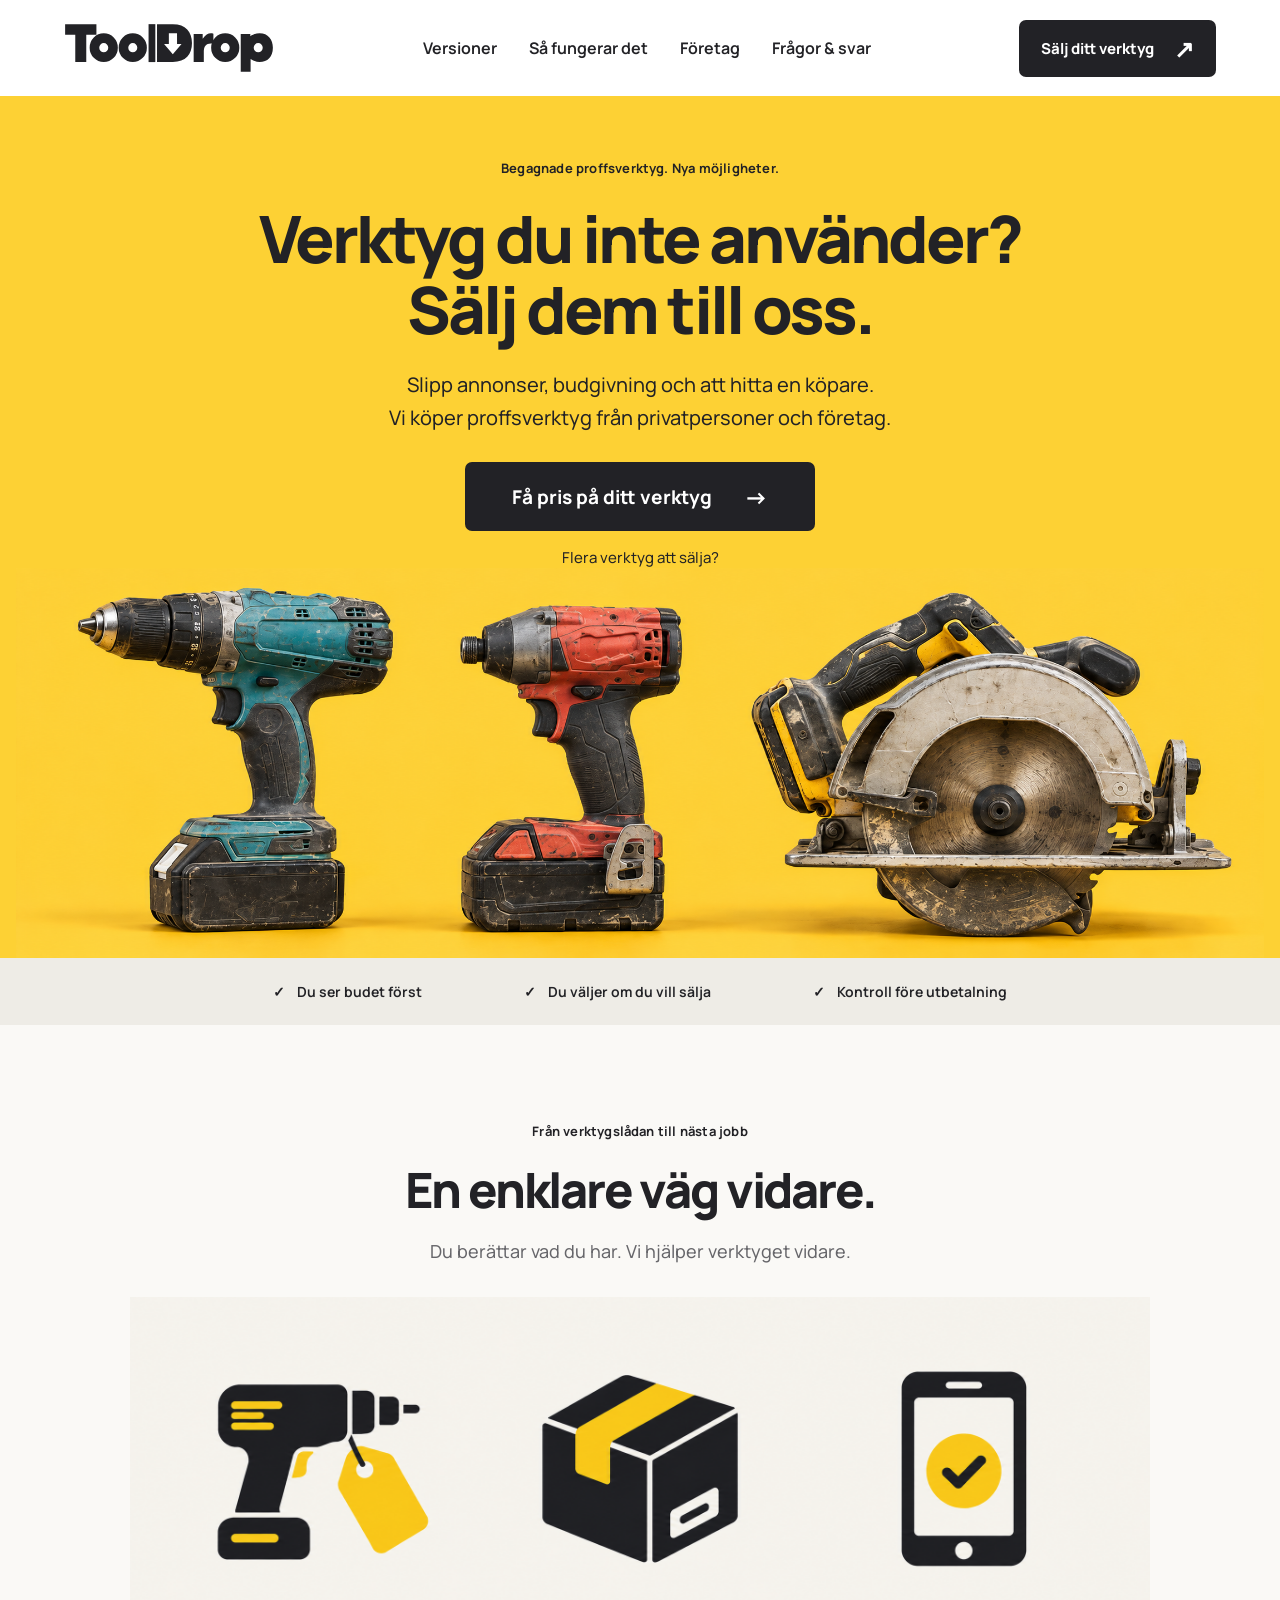
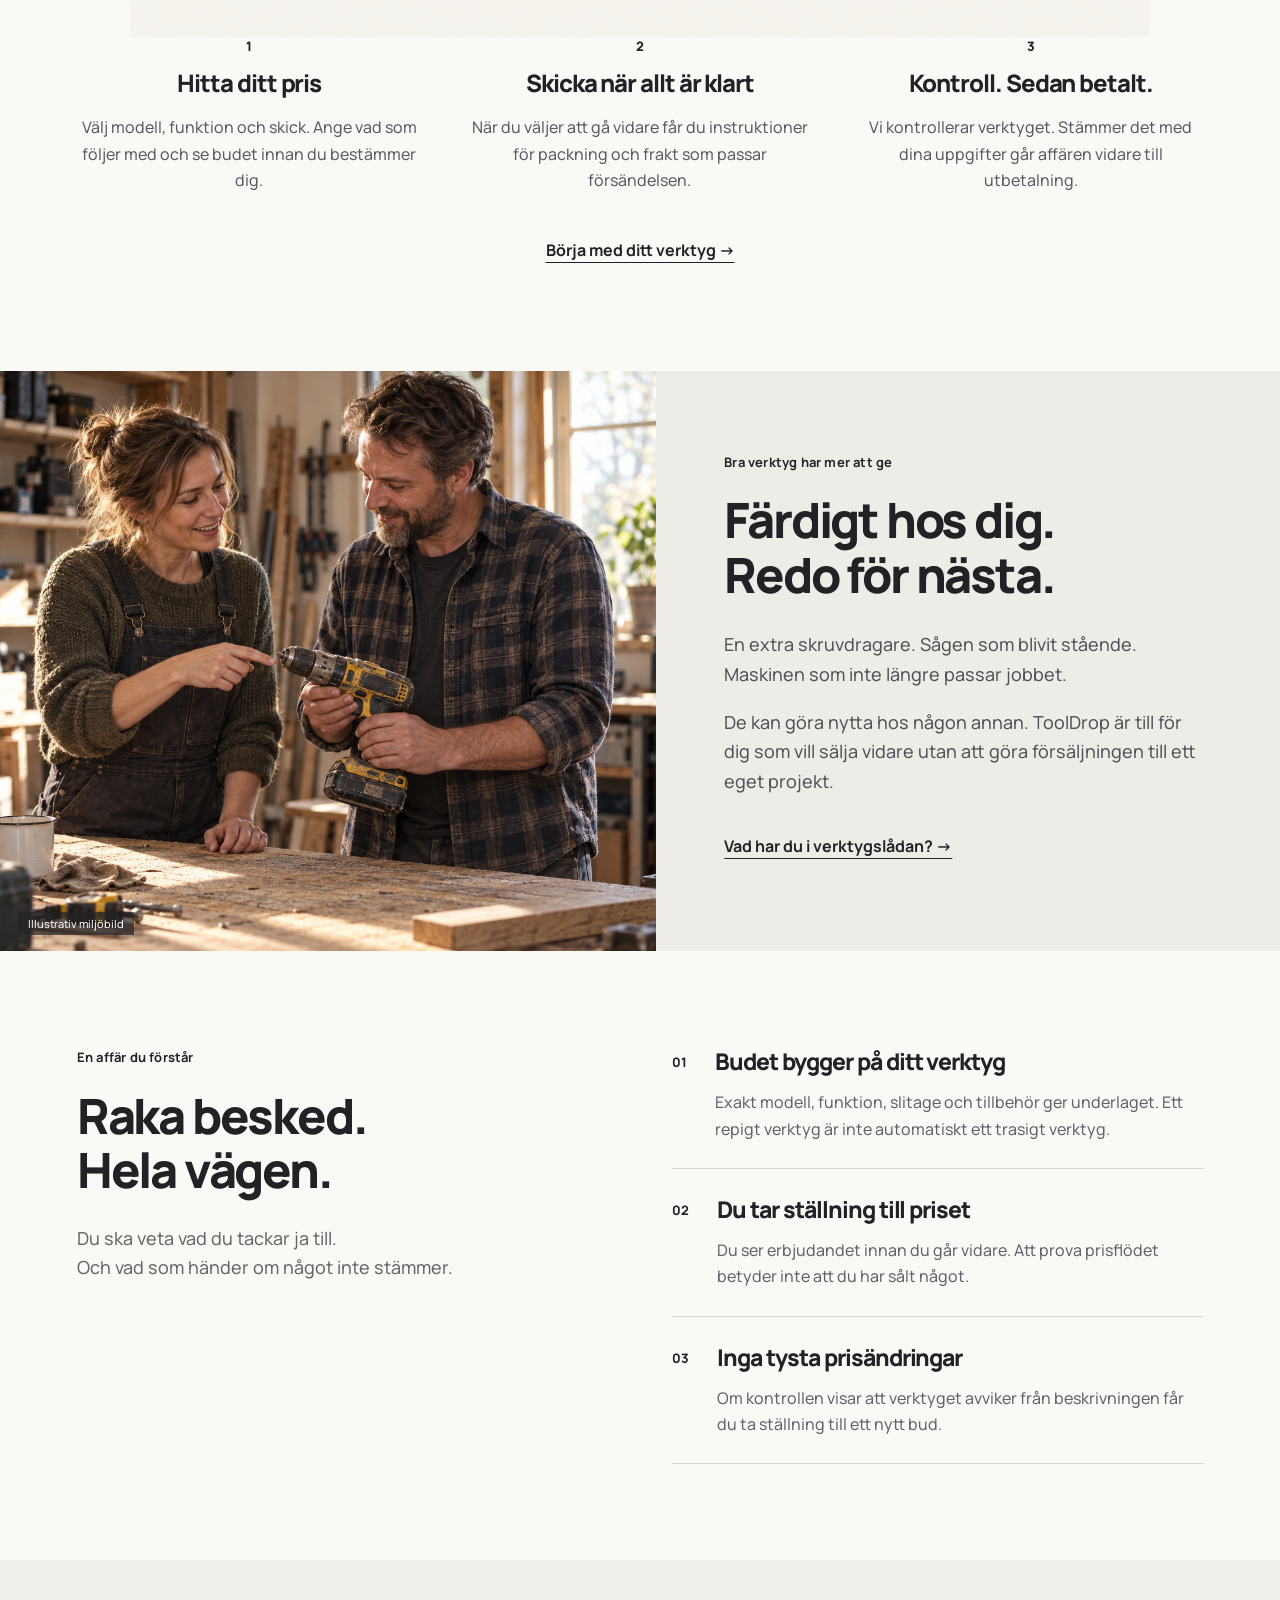
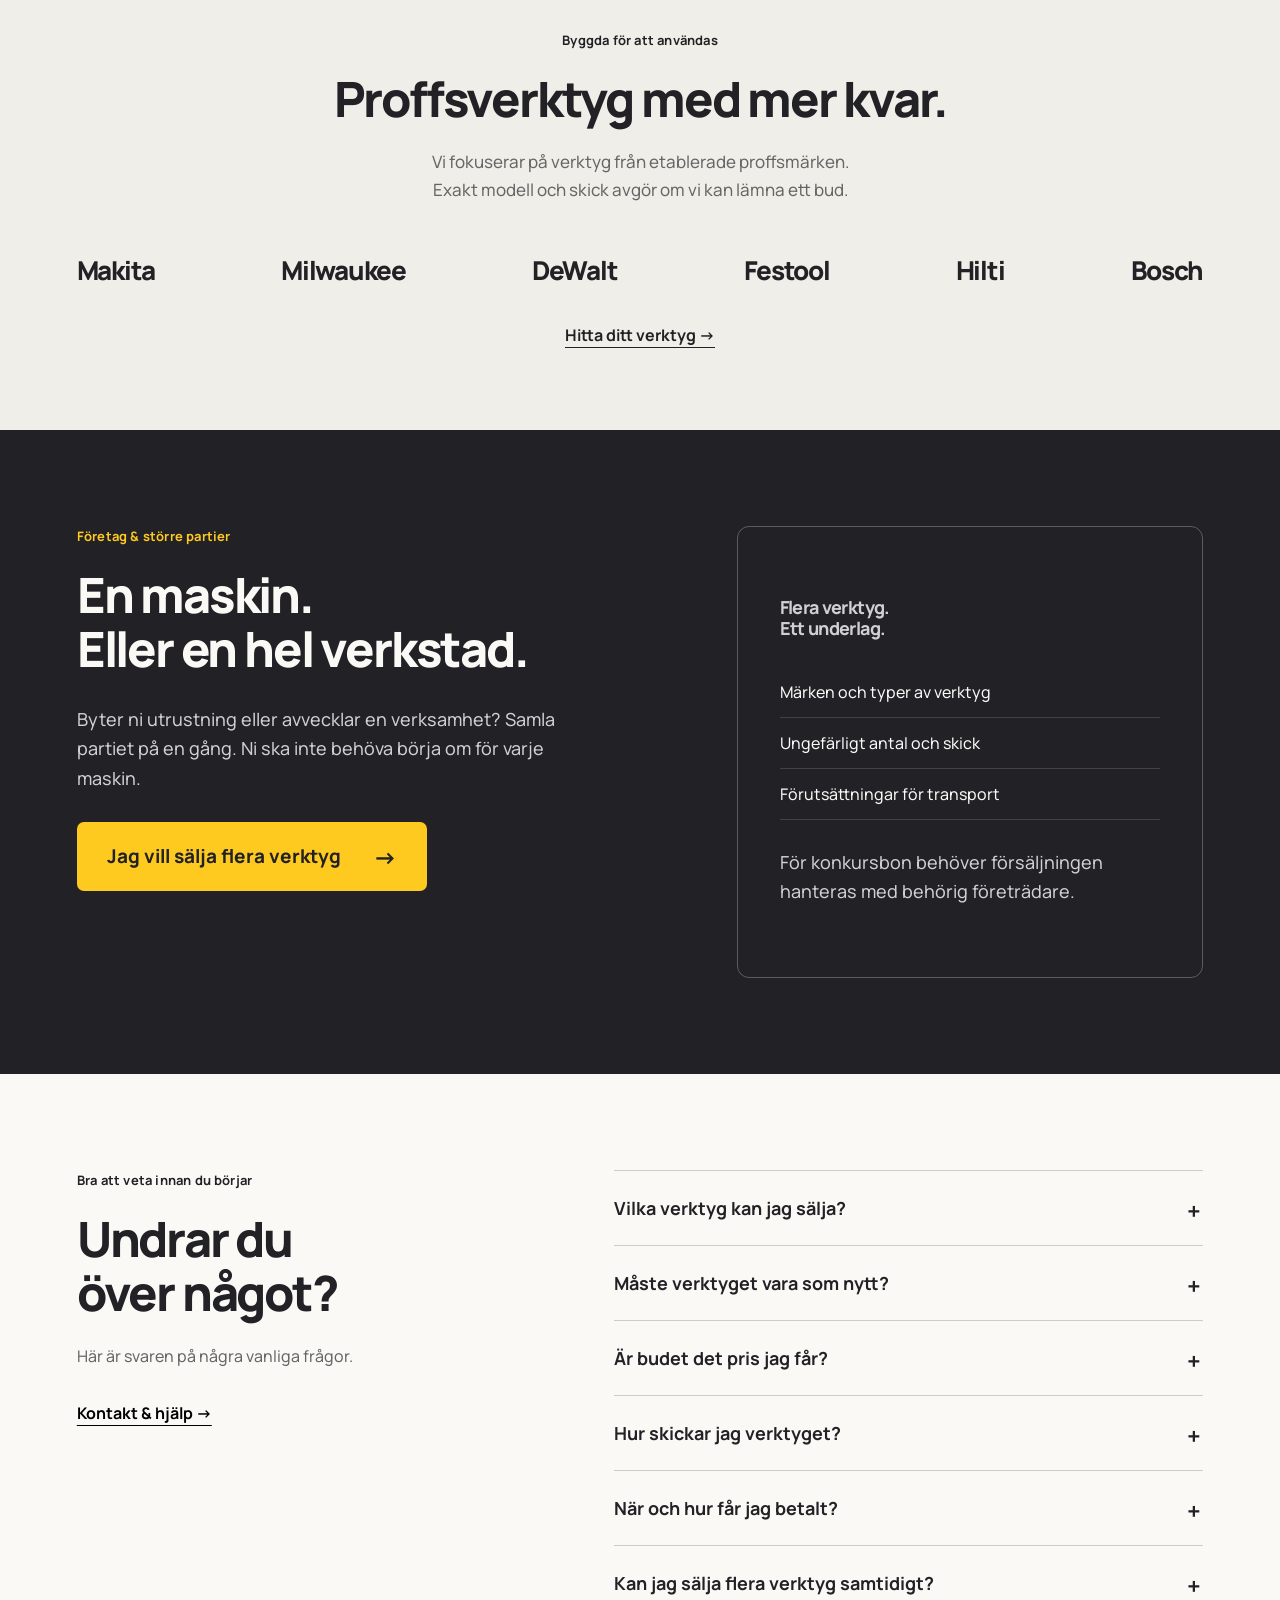
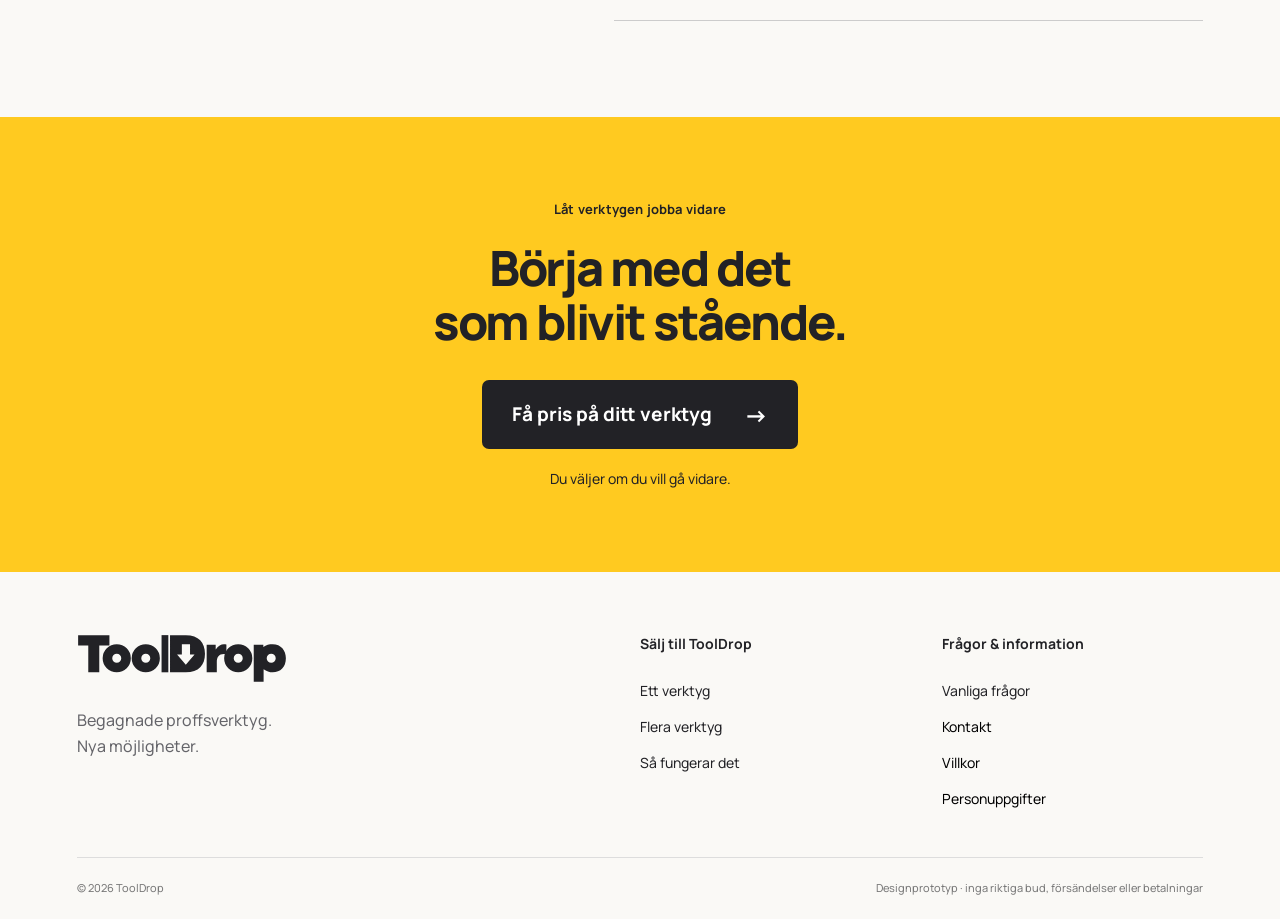
==== index.html @ 542b26f0 "Publish ToolDrop homepage and versioned design prototypes" ====
<!doctype html>
<html lang="sv"><head><meta charset="utf-8"><meta name="viewport" content="width=device-width,initial-scale=1"><meta name="robots" content="noindex,nofollow"><title>ToolDrop — sälj dina begagnade proffsverktyg</title><meta name="description" content="Verktyg du inte använder? Sälj dem till ToolDrop. Enklare försäljning av begagnade proffsverktyg för privatpersoner och företag."><link rel="stylesheet" href="home.css"></head><body>
<a class="skip" href="#main">Hoppa till innehållet</a>
<header><a class="brand" href="./" aria-label="ToolDrop startsida"><img src="assets/logo.svg" alt="ToolDrop" width="214" height="50"></a><nav aria-label="Huvudmeny"><a href="versions.html">Versioner</a><a href="#sa-funkar-det">Så fungerar det</a><a href="#foretag">Företag</a><a href="#fragor">Frågor & svar</a></nav><a class="btn small dark" href="flow.html">Sälj ditt verktyg <span aria-hidden="true">↗</span></a></header>
<main id="main"><section class="hero"><div class="hero-copy"><p class="eyebrow">Begagnade proffsverktyg. Nya möjligheter.</p><h1>Verktyg du inte använder?<br>Sälj dem till oss.</h1><p class="lead">Slipp annonser, budgivning och att hitta en köpare.<br>Vi köper proffsverktyg från privatpersoner och företag.</p><a class="btn dark hero-cta" href="flow.html">Få pris på ditt verktyg <span aria-hidden="true">→</span></a><a class="bulk-link" href="#foretag">Flera verktyg att sälja?</a></div><img class="hero-tools" src="assets/hero-tools.png" alt="Begagnad Makita-skruvdragare, Milwaukee-slagskruvdragare och DeWalt-cirkelsåg" width="2243" height="701" fetchpriority="high"></section>
<div class="promise-strip"><span>Du ser budet först</span><span>Du väljer om du vill sälja</span><span>Kontroll före utbetalning</span></div>
<section class="how section" id="sa-funkar-det"><div class="section-heading"><p class="eyebrow">Från verktygslådan till nästa jobb</p><h2>En enklare väg vidare.</h2><p>Du berättar vad du har. Vi hjälper verktyget vidare.</p></div><img class="process-art" src="assets/process-icons.png" alt="" width="2172" height="724" loading="lazy"><ol class="steps"><li><span class="number">1</span><h3>Hitta ditt pris</h3><p>Välj modell, funktion och skick. Ange vad som följer med och se budet innan du bestämmer dig.</p></li><li><span class="number">2</span><h3>Skicka när allt är klart</h3><p>När du väljer att gå vidare får du instruktioner för packning och frakt som passar försändelsen.</p></li><li><span class="number">3</span><h3>Kontroll. Sedan betalt.</h3><p>Vi kontrollerar verktyget. Stämmer det med dina uppgifter går affären vidare till utbetalning.</p></li></ol><a class="text-link" href="flow.html">Börja med ditt verktyg →</a></section>
<section class="human"><div class="human-photo"><img src="assets/relationship.png" alt="Illustration av två personer som tittar på ett verktyg tillsammans i en verkstad" width="1536" height="1024" loading="lazy"><span>Illustrativ miljöbild</span></div><div class="human-copy"><p class="eyebrow">Bra verktyg har mer att ge</p><h2>Färdigt hos dig.<br>Redo för nästa.</h2><p>En extra skruvdragare. Sågen som blivit stående. Maskinen som inte längre passar jobbet.</p><p>De kan göra nytta hos någon annan. ToolDrop är till för dig som vill sälja vidare utan att göra försäljningen till ett eget projekt.</p><a class="text-link" href="flow.html">Vad har du i verktygslådan? →</a></div></section>
<section class="trust section" id="trygghet"><div><p class="eyebrow">En affär du förstår</p><h2>Raka besked.<br>Hela vägen.</h2><p class="intro">Du ska veta vad du tackar ja till.<br>Och vad som händer om något inte stämmer.</p></div><div class="trust-points"><article><span aria-hidden="true">01</span><div><h3>Budet bygger på ditt verktyg</h3><p>Exakt modell, funktion, slitage och tillbehör ger underlaget. Ett repigt verktyg är inte automatiskt ett trasigt verktyg.</p></div></article><article><span aria-hidden="true">02</span><div><h3>Du tar ställning till priset</h3><p>Du ser erbjudandet innan du går vidare. Att prova prisflödet betyder inte att du har sålt något.</p></div></article><article><span aria-hidden="true">03</span><div><h3>Inga tysta prisändringar</h3><p>Om kontrollen visar att verktyget avviker från beskrivningen får du ta ställning till ett nytt bud.</p></div></article></div></section>
<section class="brands section"><p class="eyebrow">Byggda för att användas</p><h2>Proffsverktyg med mer kvar.</h2><p>Vi fokuserar på verktyg från etablerade proffsmärken.<br>Exakt modell och skick avgör om vi kan lämna ett bud.</p><div class="brand-list" aria-label="Exempel på proffsmärken"><span>Makita</span><span>Milwaukee</span><span>DeWalt</span><span>Festool</span><span>Hilti</span><span>Bosch</span></div><a class="text-link" href="flow.html">Hitta ditt verktyg →</a></section>
<section class="business section" id="foretag"><div><p class="eyebrow">Företag & större partier</p><h2>En maskin.<br>Eller en hel verkstad.</h2><p>Byter ni utrustning eller avvecklar en verksamhet? Samla partiet på en gång. Ni ska inte behöva börja om för varje maskin.</p><button class="btn yellow" data-dialog="business">Jag vill sälja flera verktyg <span aria-hidden="true">→</span></button></div><div class="business-note"><p class="big-number">Flera verktyg.<br>Ett underlag.</p><ul><li>Märken och typer av verktyg</li><li>Ungefärligt antal och skick</li><li>Förutsättningar för transport</li></ul><p class="fine">För konkursbon behöver försäljningen hanteras med behörig företrädare.</p></div></section>
<section class="faq section" id="fragor"><div><p class="eyebrow">Bra att veta innan du börjar</p><h2>Undrar du<br>över något?</h2><p>Här är svaren på några vanliga frågor.</p><button class="text-link" data-dialog="contact">Kontakt & hjälp →</button></div><div class="questions"><details><summary>Vilka verktyg kan jag sälja?</summary><p>Vi fokuserar på begagnade proffsverktyg. Märke, exakt modell, funktion och skick avgör om vi kan köpa. Prototypen innehåller tre exempelmodeller att testa med.</p></details><details><summary>Måste verktyget vara som nytt?</summary><p>Nej. Slitage och funktion är olika saker. Ange hur verktyget fungerar och välj sedan den bild som bäst motsvarar nötningen på ytan. Trasiga eller otestade verktyg får i testflödet inget automatiskt bud.</p></details><details><summary>Är budet det pris jag får?</summary><p>Priset förutsätter att verktyget stämmer med din beskrivning. Om vår kontroll visar en avvikelse får du ta ställning till ett nytt bud innan affären går vidare. Alla belopp i den här prototypen är exempel, inte riktiga bud.</p></details><details><summary>Hur skickar jag verktyget?</summary><p>Vänta på instruktioner för just din försändelse. Batterityp, skick och vad som ska skickas påverkar packning och frakt. Prototypen skapar ingen fraktsedel.</p></details><details><summary>När och hur får jag betalt?</summary><p>Utbetalning är tänkt att ske efter godkänd kontroll. Planen är Swish till privatpersoner och banköverföring till företag. Tider och villkor behöver fastställas före lansering. Inga betalningar görs i prototypen.</p></details><details><summary>Kan jag sälja flera verktyg samtidigt?</summary><p>Ja, använd ingången för företag och större partier. Beskriv omfattningen som ett samlat underlag. I prototypen kan du testa ett kort formulär utan att skicka något.</p></details></div></section>
<section class="closing"><p class="eyebrow">Låt verktygen jobba vidare</p><h2>Börja med det<br>som blivit stående.</h2><a class="btn dark" href="flow.html">Få pris på ditt verktyg <span aria-hidden="true">→</span></a><p>Du väljer om du vill gå vidare.</p></section></main>
<footer><div class="footer-main"><div><img src="assets/logo.svg" width="214" height="50" alt="ToolDrop"><p>Begagnade proffsverktyg.<br>Nya möjligheter.</p></div><div><strong>Sälj till ToolDrop</strong><a href="flow.html">Ett verktyg</a><a href="#foretag">Flera verktyg</a><a href="#sa-funkar-det">Så fungerar det</a></div><div><strong>Frågor & information</strong><a href="#fragor">Vanliga frågor</a><button data-dialog="contact">Kontakt</button><button data-dialog="terms">Villkor</button><button data-dialog="privacy">Personuppgifter</button></div></div><div class="footer-bottom"><span>© 2026 ToolDrop</span><span>Designprototyp · inga riktiga bud, försändelser eller betalningar</span></div></footer>
<dialog id="info" aria-labelledby="dialog-title"><button class="close" aria-label="Stäng">Stäng ✕</button><div id="dialog-content"></div></dialog><script src="home.js"></script></body></html>
---- home.css ----
@font-face{font-family:Manrope;src:url(assets/Manrope.ttf);font-weight:200 800;font-display:swap}:root{--yellow:#ffca20;--ink:#222226;--paper:#faf9f6;font-family:Manrope,Arial,sans-serif;color:var(--ink);background:var(--paper);font-weight:450}*{box-sizing:border-box}html{scroll-behavior:smooth;scroll-padding-top:24px}body{margin:0}img{display:block;max-width:100%;height:auto}a{color:inherit;text-underline-offset:5px}button,input,select{font:inherit}button{cursor:pointer}button:focus-visible,a:focus-visible,summary:focus-visible,select:focus-visible{outline:3px solid #195ccc;outline-offset:5px}h1,h2,h3,p{margin:0}h1,h2,h3{font-weight:800;letter-spacing:-.045em}h1{font-size:clamp(50px,5.1vw,82px);line-height:1.08}h2{font-size:clamp(38px,3.8vw,58px);line-height:1.12}h3{font-size:24px;line-height:1.3}p{line-height:1.65}.skip{position:absolute;top:-100px;left:20px;background:white;padding:15px}.skip:focus{top:5px;z-index:10}header{height:96px;padding:0 5vw;display:flex;align-items:center;justify-content:space-between;gap:28px;background:white}header .brand img{width:210px}nav{display:flex;gap:32px}nav a{text-decoration:none;font-size:16px;font-weight:650}.btn{display:inline-flex;justify-content:center;align-items:center;gap:32px;min-height:66px;padding:18px 30px;border:0;border-radius:7px;text-decoration:none;font-size:19px;font-weight:750}.btn span{font-size:24px}.btn:hover{filter:brightness(.94)}.btn.dark{background:var(--ink);color:white}.btn.yellow{background:var(--yellow);color:var(--ink)}.btn.small{min-height:52px;font-size:15px;padding:12px 22px;gap:20px}.eyebrow{font-weight:700;font-size:13px;letter-spacing:.015em;margin-bottom:20px}.hero{background:#fdd134;text-align:center;overflow:hidden}.hero-copy{padding:62px 24px 0}.hero .eyebrow{margin-bottom:24px}.hero .lead{font-size:20px;margin:24px auto 28px}.hero-cta{min-width:350px}.bulk-link{display:block;width:max-content;margin:16px auto 0;font-size:15px}.hero-tools{width:100%;max-height:390px;object-fit:contain;object-position:bottom}.promise-strip{display:flex;justify-content:center;gap:8vw;align-items:center;padding:24px;background:#eeece6;font-size:14px;font-weight:650}.promise-strip span:before{content:'✓';margin-right:12px}.section{padding:96px max(6vw,30px)}.section-heading{text-align:center}.section-heading>p:last-child{font-size:18px;color:#66666a;margin-top:20px}.process-art{max-width:1020px;width:100%;margin:30px auto 0;mix-blend-mode:multiply}.steps{display:grid;grid-template-columns:repeat(3,1fr);gap:52px;max-width:1120px;padding:0;list-style:none;margin:0 auto 38px;text-align:center}.number{font-size:13px;display:block;font-weight:800;margin-bottom:12px}.steps p{color:#5a5a60;margin-top:16px;font-size:16px}.text-link{border:0;padding:8px 0;background:none;text-decoration:underline;text-underline-offset:6px;font-weight:700;font-size:16px;display:inline-block;min-height:44px}.how>.text-link{display:block;width:max-content;margin:auto}.human{display:grid;grid-template-columns:1.05fr 1fr;background:#eeece6}.human-photo{position:relative;min-height:580px}.human-photo img{width:100%;height:100%;object-fit:cover}.human-photo span{position:absolute;left:18px;bottom:16px;font-size:11px;background:#222226b0;color:white;padding:4px 10px}.human-copy{padding:74px 11%;align-self:center}.human-copy h2{margin-bottom:28px}.human-copy>p:not(.eyebrow){font-size:18px;color:#515156;margin-bottom:18px}.human-copy .text-link{margin-top:12px}.trust{display:grid;grid-template-columns:1fr 1.1fr;gap:10%}.trust .intro{font-size:18px;margin-top:26px;color:#666}.trust-points article{display:flex;gap:28px;padding:26px 0;border-bottom:1px solid #d5d4cf}.trust-points article:first-child{padding-top:0}.trust-points article>span{font-size:13px;font-weight:750;padding-top:6px}.trust-points h3{font-size:23px}.trust-points p{color:#626267;font-size:16px;margin-top:12px}.brands{text-align:center;background:#f0eee8;padding-top:70px;padding-bottom:70px}.brands>p:not(.eyebrow){color:#666;margin-top:22px;font-size:17px}.brand-list{display:flex;justify-content:space-between;gap:24px;max-width:1150px;margin:48px auto 28px;align-items:center}.brand-list span{font-size:26px;font-weight:800;letter-spacing:-.05em}.business{background:var(--ink);color:var(--paper);display:grid;grid-template-columns:1.1fr 1fr;gap:13%}.business .eyebrow{color:var(--yellow)}.business>div>p:not(.eyebrow){font-size:18px;color:#d0d0d2;margin:28px 0;max-width:480px}.business-note{border:1px solid #ffffff44;padding:42px;border-radius:12px;align-self:center}.business-note .big-number{font-size:34px;font-weight:750;line-height:1.15;letter-spacing:-.035em}.business-note ul{padding:0;list-style:none;margin:26px 0}.business-note li{padding:14px 0;border-bottom:1px solid #ffffff25;font-size:16px}.business-note .fine{font-size:12px;color:#b5b5bc}.faq{display:grid;grid-template-columns:.85fr 1.15fr;gap:9%}.faq>div>p:not(.eyebrow){color:#666;margin:22px 0}.questions{border-top:1px solid #ccc}.questions details{border-bottom:1px solid #ccc}.questions summary{cursor:pointer;list-style:none;padding:25px 30px 25px 0;font-size:18px;font-weight:700;position:relative}.questions summary:after{content:'+';position:absolute;right:2px;top:23px;font-size:24px}.questions details[open] summary:after{content:'−'}.questions p{padding:0 24px 24px 0;color:#606066;font-size:16px}.closing{text-align:center;padding:82px 24px;background:var(--yellow)}.closing .btn{margin:30px 0 18px}.closing>p:last-child{font-size:14px}footer{padding:62px 6vw 24px}.footer-main{display:grid;grid-template-columns:2fr 1fr 1fr;gap:40px}.footer-main img{width:210px}.footer-main p{color:#65656a;margin-top:24px;font-size:16px}.footer-main strong{display:block;font-size:14px;margin-bottom:20px}.footer-main a,.footer-main button{display:block;border:0;background:none;text-align:left;padding:8px 0;font-size:14px;text-decoration:none;min-height:36px}.footer-bottom{border-top:1px solid #ddd;margin-top:40px;padding-top:22px;display:flex;justify-content:space-between;font-size:11px;color:#777}dialog{border:0;border-radius:12px;padding:52px 34px 34px;max-width:560px;width:calc(100% - 40px);max-height:90vh;overflow:auto;color:var(--ink);background:var(--paper)}dialog::backdrop{background:#22222699}.close{position:absolute;right:18px;top:12px;border:0;background:none;min-height:36px;font-size:14px}dialog h2{font-size:30px;margin-bottom:20px}dialog p{margin:16px 0}dialog .btn{width:100%;font-size:16px;margin-top:20px}dialog label{display:block;font-size:16px;margin-top:18px;font-weight:700}dialog select{width:100%;min-height:54px;margin-top:10px;padding:12px;border:1px solid #aaa;border-radius:6px;background:#fff}dialog .note{font-size:13px;color:#666}dialog .chips{display:flex;flex-wrap:wrap;gap:10px;margin-top:14px}.chips button{border:1px solid #aaa;background:white;border-radius:6px;padding:12px;min-height:48px}.chips button[aria-pressed=true]{background:var(--yellow);border-color:var(--ink)}@media(prefers-reduced-motion:reduce){html{scroll-behavior:auto}}
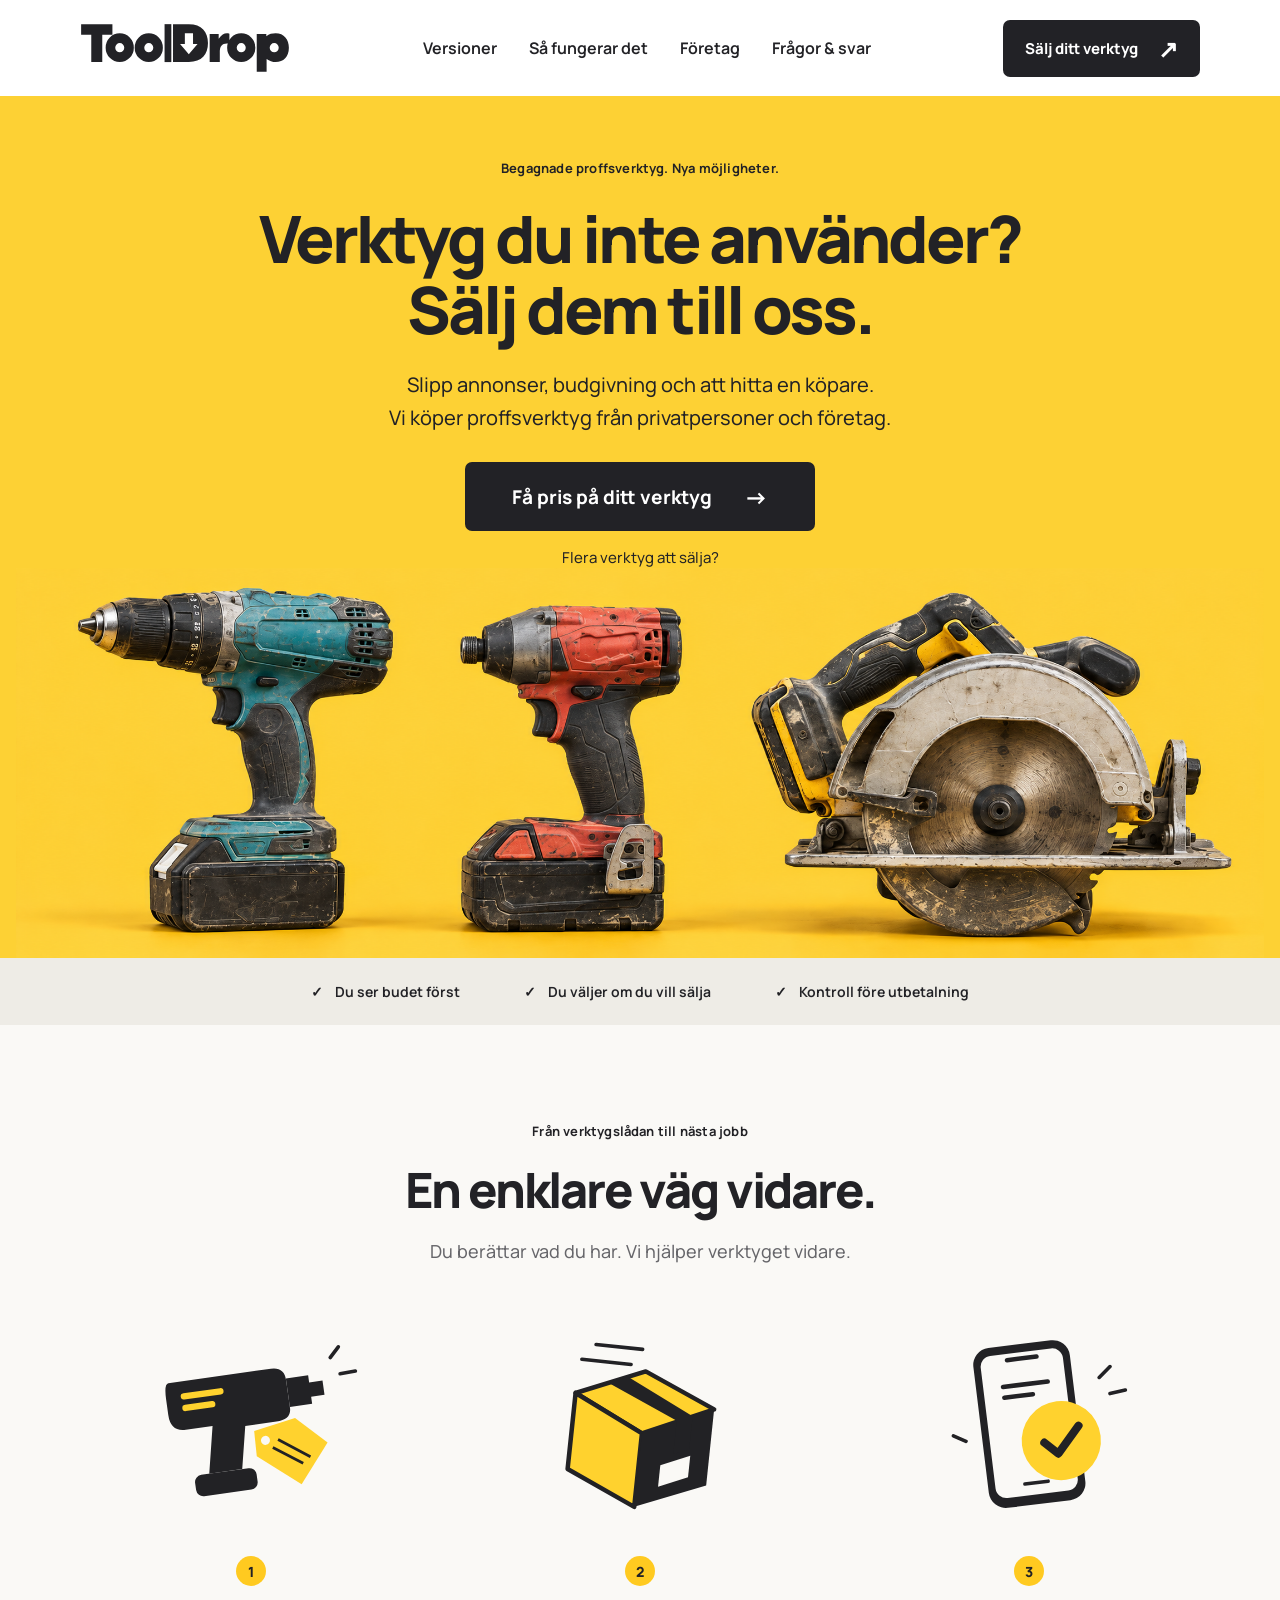
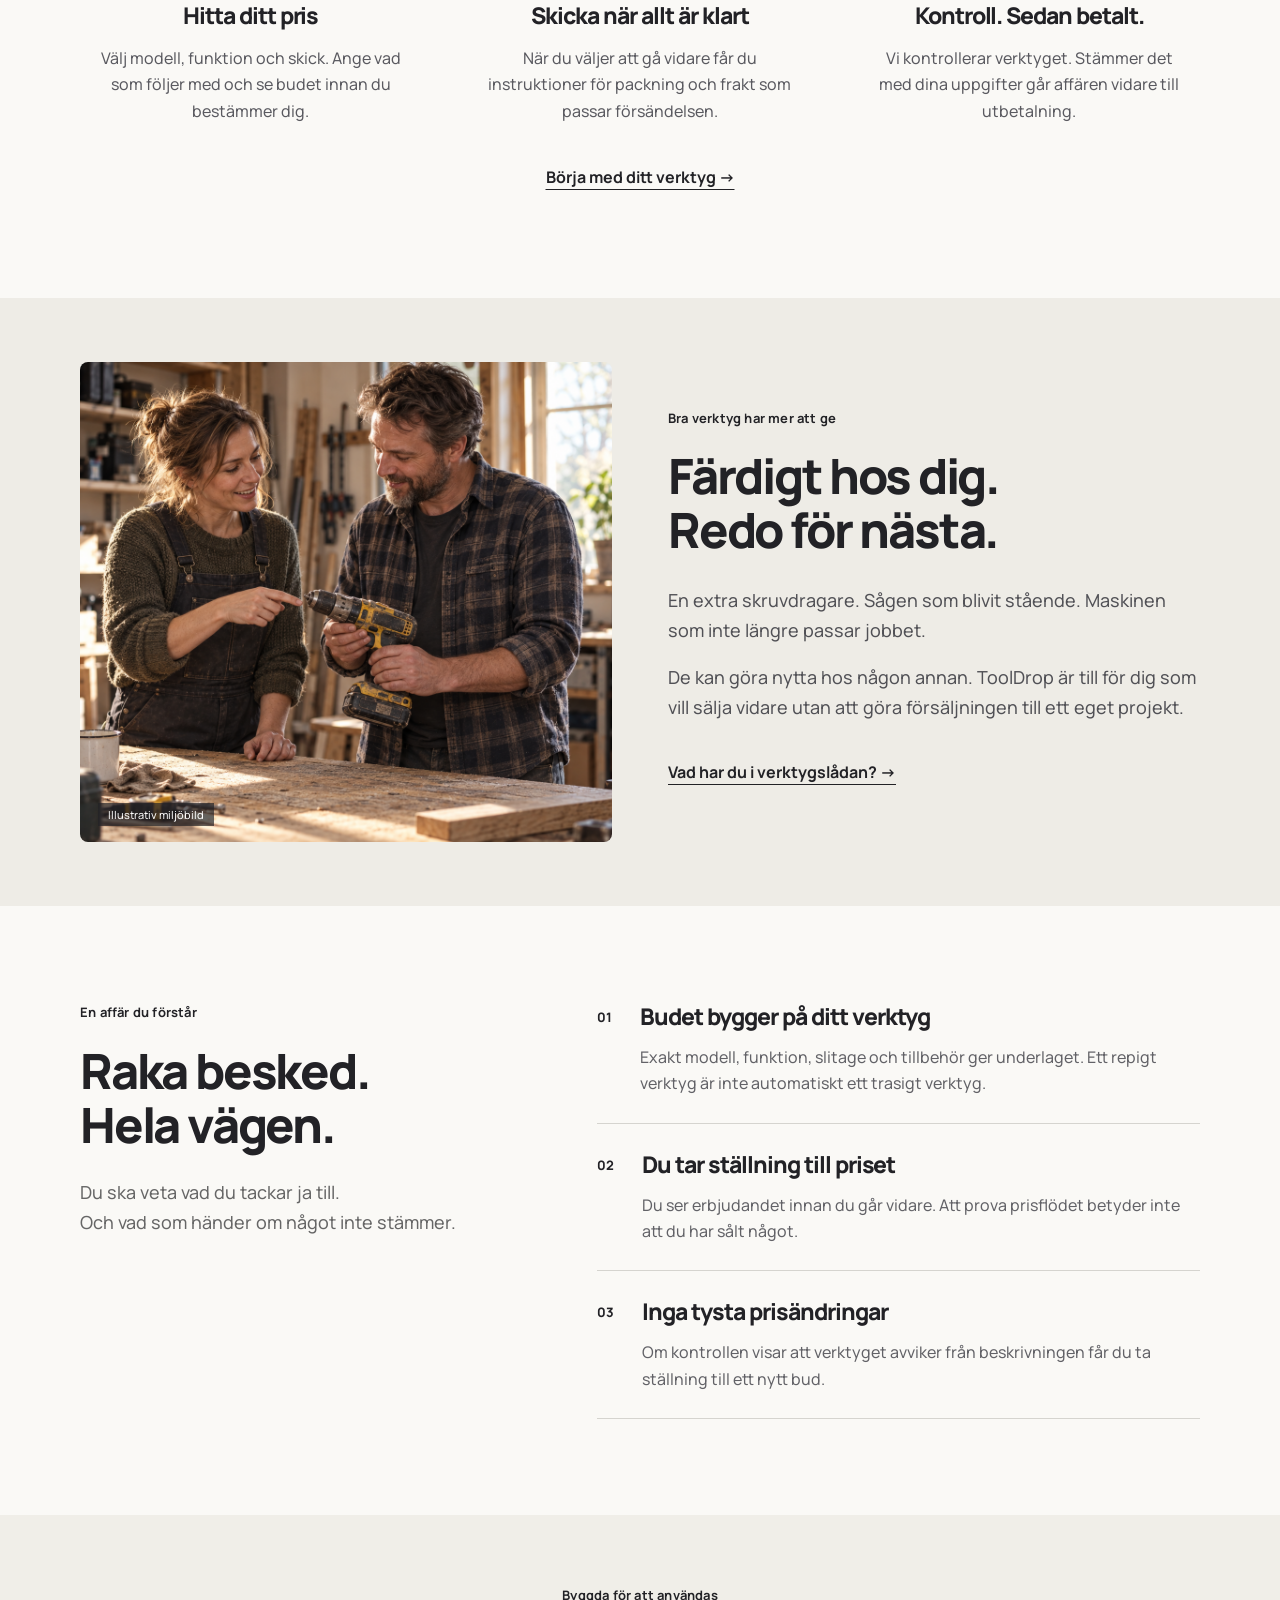
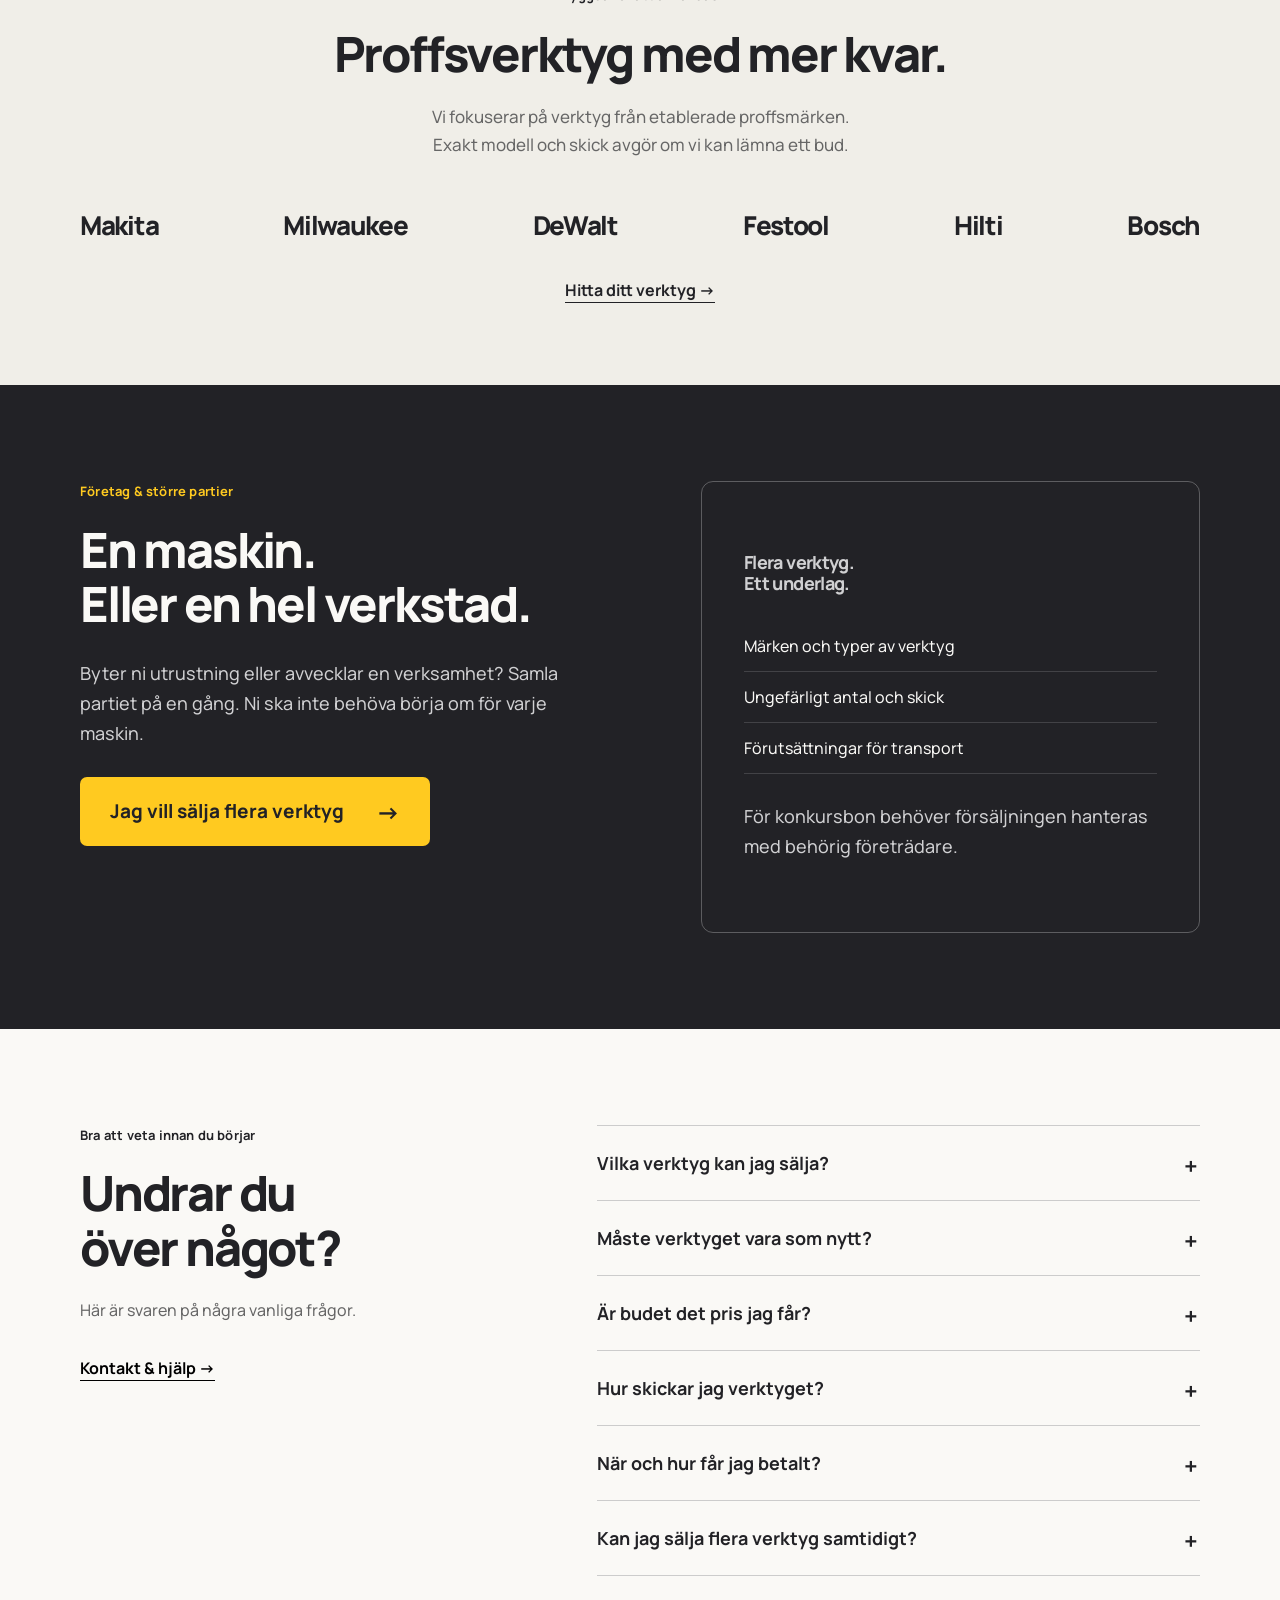
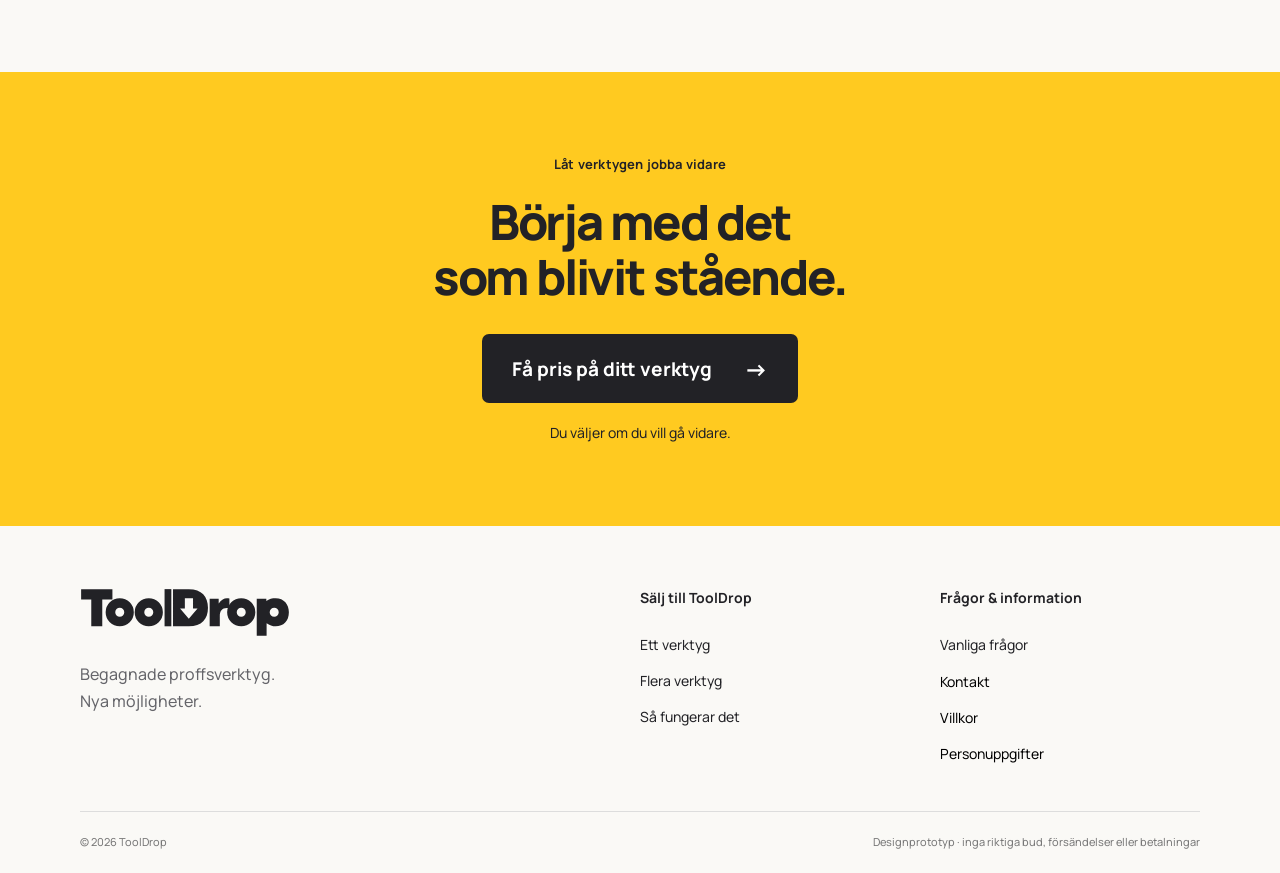
==== commit 076c3dc4: "Refine process illustrations and center homepage content" ====
--- a/index.html
+++ b/index.html
@@ -4,7 +4,7 @@
 <header><a class="brand" href="./" aria-label="ToolDrop startsida"><img src="assets/logo.svg" alt="ToolDrop" width="214" height="50"></a><nav aria-label="Huvudmeny"><a href="versions.html">Versioner</a><a href="#sa-funkar-det">Så fungerar det</a><a href="#foretag">Företag</a><a href="#fragor">Frågor & svar</a></nav><a class="btn small dark" href="flow.html">Sälj ditt verktyg <span aria-hidden="true">↗</span></a></header>
 <main id="main"><section class="hero"><div class="hero-copy"><p class="eyebrow">Begagnade proffsverktyg. Nya möjligheter.</p><h1>Verktyg du inte använder?<br>Sälj dem till oss.</h1><p class="lead">Slipp annonser, budgivning och att hitta en köpare.<br>Vi köper proffsverktyg från privatpersoner och företag.</p><a class="btn dark hero-cta" href="flow.html">Få pris på ditt verktyg <span aria-hidden="true">→</span></a><a class="bulk-link" href="#foretag">Flera verktyg att sälja?</a></div><img class="hero-tools" src="assets/hero-tools.png" alt="Begagnad Makita-skruvdragare, Milwaukee-slagskruvdragare och DeWalt-cirkelsåg" width="2243" height="701" fetchpriority="high"></section>
 <div class="promise-strip"><span>Du ser budet först</span><span>Du väljer om du vill sälja</span><span>Kontroll före utbetalning</span></div>
-<section class="how section" id="sa-funkar-det"><div class="section-heading"><p class="eyebrow">Från verktygslådan till nästa jobb</p><h2>En enklare väg vidare.</h2><p>Du berättar vad du har. Vi hjälper verktyget vidare.</p></div><img class="process-art" src="assets/process-icons.png" alt="" width="2172" height="724" loading="lazy"><ol class="steps"><li><span class="number">1</span><h3>Hitta ditt pris</h3><p>Välj modell, funktion och skick. Ange vad som följer med och se budet innan du bestämmer dig.</p></li><li><span class="number">2</span><h3>Skicka när allt är klart</h3><p>När du väljer att gå vidare får du instruktioner för packning och frakt som passar försändelsen.</p></li><li><span class="number">3</span><h3>Kontroll. Sedan betalt.</h3><p>Vi kontrollerar verktyget. Stämmer det med dina uppgifter går affären vidare till utbetalning.</p></li></ol><a class="text-link" href="flow.html">Börja med ditt verktyg →</a></section>
+<section class="how section" id="sa-funkar-det"><div class="section-heading"><p class="eyebrow">Från verktygslådan till nästa jobb</p><h2>En enklare väg vidare.</h2><p>Du berättar vad du har. Vi hjälper verktyget vidare.</p></div><ol class="steps"><li><img class="step-art" src="assets/process-1.svg" alt="" width="300" height="250" loading="lazy"><span class="number">1</span><h3>Hitta ditt pris</h3><p>Välj modell, funktion och skick. Ange vad som följer med och se budet innan du bestämmer dig.</p></li><li><img class="step-art" src="assets/process-2.svg" alt="" width="300" height="250" loading="lazy"><span class="number">2</span><h3>Skicka när allt är klart</h3><p>När du väljer att gå vidare får du instruktioner för packning och frakt som passar försändelsen.</p></li><li><img class="step-art" src="assets/process-3.svg" alt="" width="300" height="250" loading="lazy"><span class="number">3</span><h3>Kontroll. Sedan betalt.</h3><p>Vi kontrollerar verktyget. Stämmer det med dina uppgifter går affären vidare till utbetalning.</p></li></ol><a class="text-link" href="flow.html">Börja med ditt verktyg →</a></section>
 <section class="human"><div class="human-photo"><img src="assets/relationship.png" alt="Illustration av två personer som tittar på ett verktyg tillsammans i en verkstad" width="1536" height="1024" loading="lazy"><span>Illustrativ miljöbild</span></div><div class="human-copy"><p class="eyebrow">Bra verktyg har mer att ge</p><h2>Färdigt hos dig.<br>Redo för nästa.</h2><p>En extra skruvdragare. Sågen som blivit stående. Maskinen som inte längre passar jobbet.</p><p>De kan göra nytta hos någon annan. ToolDrop är till för dig som vill sälja vidare utan att göra försäljningen till ett eget projekt.</p><a class="text-link" href="flow.html">Vad har du i verktygslådan? →</a></div></section>
 <section class="trust section" id="trygghet"><div><p class="eyebrow">En affär du förstår</p><h2>Raka besked.<br>Hela vägen.</h2><p class="intro">Du ska veta vad du tackar ja till.<br>Och vad som händer om något inte stämmer.</p></div><div class="trust-points"><article><span aria-hidden="true">01</span><div><h3>Budet bygger på ditt verktyg</h3><p>Exakt modell, funktion, slitage och tillbehör ger underlaget. Ett repigt verktyg är inte automatiskt ett trasigt verktyg.</p></div></article><article><span aria-hidden="true">02</span><div><h3>Du tar ställning till priset</h3><p>Du ser erbjudandet innan du går vidare. Att prova prisflödet betyder inte att du har sålt något.</p></div></article><article><span aria-hidden="true">03</span><div><h3>Inga tysta prisändringar</h3><p>Om kontrollen visar att verktyget avviker från beskrivningen får du ta ställning till ett nytt bud.</p></div></article></div></section>
 <section class="brands section"><p class="eyebrow">Byggda för att användas</p><h2>Proffsverktyg med mer kvar.</h2><p>Vi fokuserar på verktyg från etablerade proffsmärken.<br>Exakt modell och skick avgör om vi kan lämna ett bud.</p><div class="brand-list" aria-label="Exempel på proffsmärken"><span>Makita</span><span>Milwaukee</span><span>DeWalt</span><span>Festool</span><span>Hilti</span><span>Bosch</span></div><a class="text-link" href="flow.html">Hitta ditt verktyg →</a></section>
--- a/home.css
+++ b/home.css
@@ -1 +1,17 @@
 @font-face{font-family:Manrope;src:url(assets/Manrope.ttf);font-weight:200 800;font-display:swap}:root{--yellow:#ffca20;--ink:#222226;--paper:#faf9f6;font-family:Manrope,Arial,sans-serif;color:var(--ink);background:var(--paper);font-weight:450}*{box-sizing:border-box}html{scroll-behavior:smooth;scroll-padding-top:24px}body{margin:0}img{display:block;max-width:100%;height:auto}a{color:inherit;text-underline-offset:5px}button,input,select{font:inherit}button{cursor:pointer}button:focus-visible,a:focus-visible,summary:focus-visible,select:focus-visible{outline:3px solid #195ccc;outline-offset:5px}h1,h2,h3,p{margin:0}h1,h2,h3{font-weight:800;letter-spacing:-.045em}h1{font-size:clamp(50px,5.1vw,82px);line-height:1.08}h2{font-size:clamp(38px,3.8vw,58px);line-height:1.12}h3{font-size:24px;line-height:1.3}p{line-height:1.65}.skip{position:absolute;top:-100px;left:20px;background:white;padding:15px}.skip:focus{top:5px;z-index:10}header{height:96px;padding:0 5vw;display:flex;align-items:center;justify-content:space-between;gap:28px;background:white}header .brand img{width:210px}nav{display:flex;gap:32px}nav a{text-decoration:none;font-size:16px;font-weight:650}.btn{display:inline-flex;justify-content:center;align-items:center;gap:32px;min-height:66px;padding:18px 30px;border:0;border-radius:7px;text-decoration:none;font-size:19px;font-weight:750}.btn span{font-size:24px}.btn:hover{filter:brightness(.94)}.btn.dark{background:var(--ink);color:white}.btn.yellow{background:var(--yellow);color:var(--ink)}.btn.small{min-height:52px;font-size:15px;padding:12px 22px;gap:20px}.eyebrow{font-weight:700;font-size:13px;letter-spacing:.015em;margin-bottom:20px}.hero{background:#fdd134;text-align:center;overflow:hidden}.hero-copy{padding:62px 24px 0}.hero .eyebrow{margin-bottom:24px}.hero .lead{font-size:20px;margin:24px auto 28px}.hero-cta{min-width:350px}.bulk-link{display:block;width:max-content;margin:16px auto 0;font-size:15px}.hero-tools{width:100%;max-height:390px;object-fit:contain;object-position:bottom}.promise-strip{display:flex;justify-content:center;gap:8vw;align-items:center;padding:24px;background:#eeece6;font-size:14px;font-weight:650}.promise-strip span:before{content:'✓';margin-right:12px}.section{padding:96px max(6vw,30px)}.section-heading{text-align:center}.section-heading>p:last-child{font-size:18px;color:#66666a;margin-top:20px}.process-art{max-width:1020px;width:100%;margin:30px auto 0;mix-blend-mode:multiply}.steps{display:grid;grid-template-columns:repeat(3,1fr);gap:52px;max-width:1120px;padding:0;list-style:none;margin:0 auto 38px;text-align:center}.number{font-size:13px;display:block;font-weight:800;margin-bottom:12px}.steps p{color:#5a5a60;margin-top:16px;font-size:16px}.text-link{border:0;padding:8px 0;background:none;text-decoration:underline;text-underline-offset:6px;font-weight:700;font-size:16px;display:inline-block;min-height:44px}.how>.text-link{display:block;width:max-content;margin:auto}.human{display:grid;grid-template-columns:1.05fr 1fr;background:#eeece6}.human-photo{position:relative;min-height:580px}.human-photo img{width:100%;height:100%;object-fit:cover}.human-photo span{position:absolute;left:18px;bottom:16px;font-size:11px;background:#222226b0;color:white;padding:4px 10px}.human-copy{padding:74px 11%;align-self:center}.human-copy h2{margin-bottom:28px}.human-copy>p:not(.eyebrow){font-size:18px;color:#515156;margin-bottom:18px}.human-copy .text-link{margin-top:12px}.trust{display:grid;grid-template-columns:1fr 1.1fr;gap:10%}.trust .intro{font-size:18px;margin-top:26px;color:#666}.trust-points article{display:flex;gap:28px;padding:26px 0;border-bottom:1px solid #d5d4cf}.trust-points article:first-child{padding-top:0}.trust-points article>span{font-size:13px;font-weight:750;padding-top:6px}.trust-points h3{font-size:23px}.trust-points p{color:#626267;font-size:16px;margin-top:12px}.brands{text-align:center;background:#f0eee8;padding-top:70px;padding-bottom:70px}.brands>p:not(.eyebrow){color:#666;margin-top:22px;font-size:17px}.brand-list{display:flex;justify-content:space-between;gap:24px;max-width:1150px;margin:48px auto 28px;align-items:center}.brand-list span{font-size:26px;font-weight:800;letter-spacing:-.05em}.business{background:var(--ink);color:var(--paper);display:grid;grid-template-columns:1.1fr 1fr;gap:13%}.business .eyebrow{color:var(--yellow)}.business>div>p:not(.eyebrow){font-size:18px;color:#d0d0d2;margin:28px 0;max-width:480px}.business-note{border:1px solid #ffffff44;padding:42px;border-radius:12px;align-self:center}.business-note .big-number{font-size:34px;font-weight:750;line-height:1.15;letter-spacing:-.035em}.business-note ul{padding:0;list-style:none;margin:26px 0}.business-note li{padding:14px 0;border-bottom:1px solid #ffffff25;font-size:16px}.business-note .fine{font-size:12px;color:#b5b5bc}.faq{display:grid;grid-template-columns:.85fr 1.15fr;gap:9%}.faq>div>p:not(.eyebrow){color:#666;margin:22px 0}.questions{border-top:1px solid #ccc}.questions details{border-bottom:1px solid #ccc}.questions summary{cursor:pointer;list-style:none;padding:25px 30px 25px 0;font-size:18px;font-weight:700;position:relative}.questions summary:after{content:'+';position:absolute;right:2px;top:23px;font-size:24px}.questions details[open] summary:after{content:'−'}.questions p{padding:0 24px 24px 0;color:#606066;font-size:16px}.closing{text-align:center;padding:82px 24px;background:var(--yellow)}.closing .btn{margin:30px 0 18px}.closing>p:last-child{font-size:14px}footer{padding:62px 6vw 24px}.footer-main{display:grid;grid-template-columns:2fr 1fr 1fr;gap:40px}.footer-main img{width:210px}.footer-main p{color:#65656a;margin-top:24px;font-size:16px}.footer-main strong{display:block;font-size:14px;margin-bottom:20px}.footer-main a,.footer-main button{display:block;border:0;background:none;text-align:left;padding:8px 0;font-size:14px;text-decoration:none;min-height:36px}.footer-bottom{border-top:1px solid #ddd;margin-top:40px;padding-top:22px;display:flex;justify-content:space-between;font-size:11px;color:#777}dialog{border:0;border-radius:12px;padding:52px 34px 34px;max-width:560px;width:calc(100% - 40px);max-height:90vh;overflow:auto;color:var(--ink);background:var(--paper)}dialog::backdrop{background:#22222699}.close{position:absolute;right:18px;top:12px;border:0;background:none;min-height:36px;font-size:14px}dialog h2{font-size:30px;margin-bottom:20px}dialog p{margin:16px 0}dialog .btn{width:100%;font-size:16px;margin-top:20px}dialog label{display:block;font-size:16px;margin-top:18px;font-weight:700}dialog select{width:100%;min-height:54px;margin-top:10px;padding:12px;border:1px solid #aaa;border-radius:6px;background:#fff}dialog .note{font-size:13px;color:#666}dialog .chips{display:flex;flex-wrap:wrap;gap:10px;margin-top:14px}.chips button{border:1px solid #aaa;background:white;border-radius:6px;padding:12px;min-height:48px}.chips button[aria-pressed=true]{background:var(--yellow);border-color:var(--ink)}@media(prefers-reduced-motion:reduce){html{scroll-behavior:auto}}
+
+/* Separate illustrations: transparent, flat and easy to read. */
+.how .steps{margin-top:42px;gap:48px}.step-art{width:270px;height:225px;object-fit:contain;margin:0 auto 22px}.how .number{display:flex;align-items:center;justify-content:center;background:var(--yellow);width:30px;height:30px;border-radius:50%;margin:0 auto 15px;font-size:14px}.how .steps h3{font-size:23px}.how .steps p{max-width:310px;margin:14px auto 0}.how .steps{margin-bottom:34px}
+
+/* Shared content width keeps wide desktop layouts together. */
+:root{--content-width:1120px;--page-gutter:max(32px,calc((100vw - var(--content-width))/2))}
+header{padding-inline:var(--page-gutter)}
+.section{padding-inline:var(--page-gutter)}
+footer{padding-inline:var(--page-gutter)}
+.trust{grid-template-columns:.85fr 1.15fr;gap:72px}
+.business,.faq{gap:72px}
+.human{padding-inline:var(--page-gutter);grid-template-columns:1fr 1fr;gap:56px;padding-block:64px}
+.human-photo{min-height:480px;border-radius:8px;overflow:hidden}
+.human-copy{padding:24px 0}
+.hero-tools{max-width:1380px;margin-inline:auto}
+.promise-strip{gap:64px}
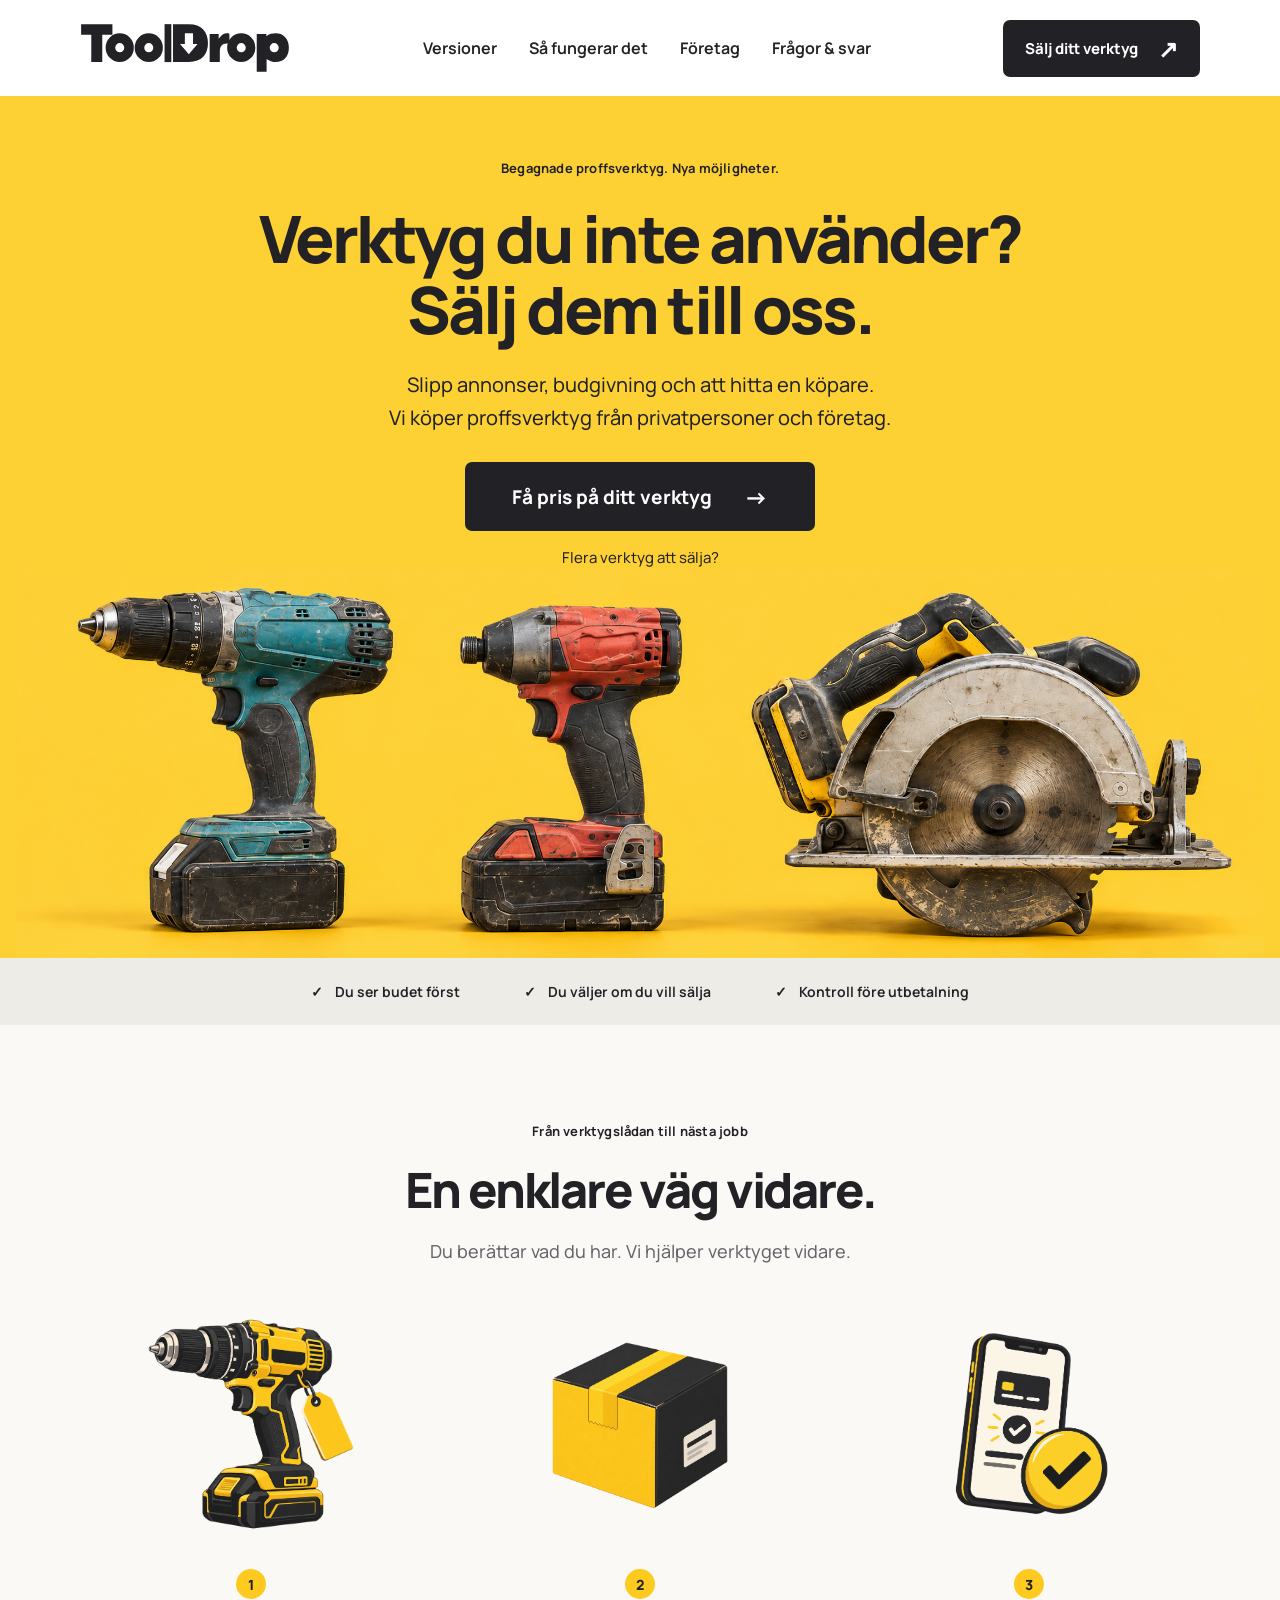
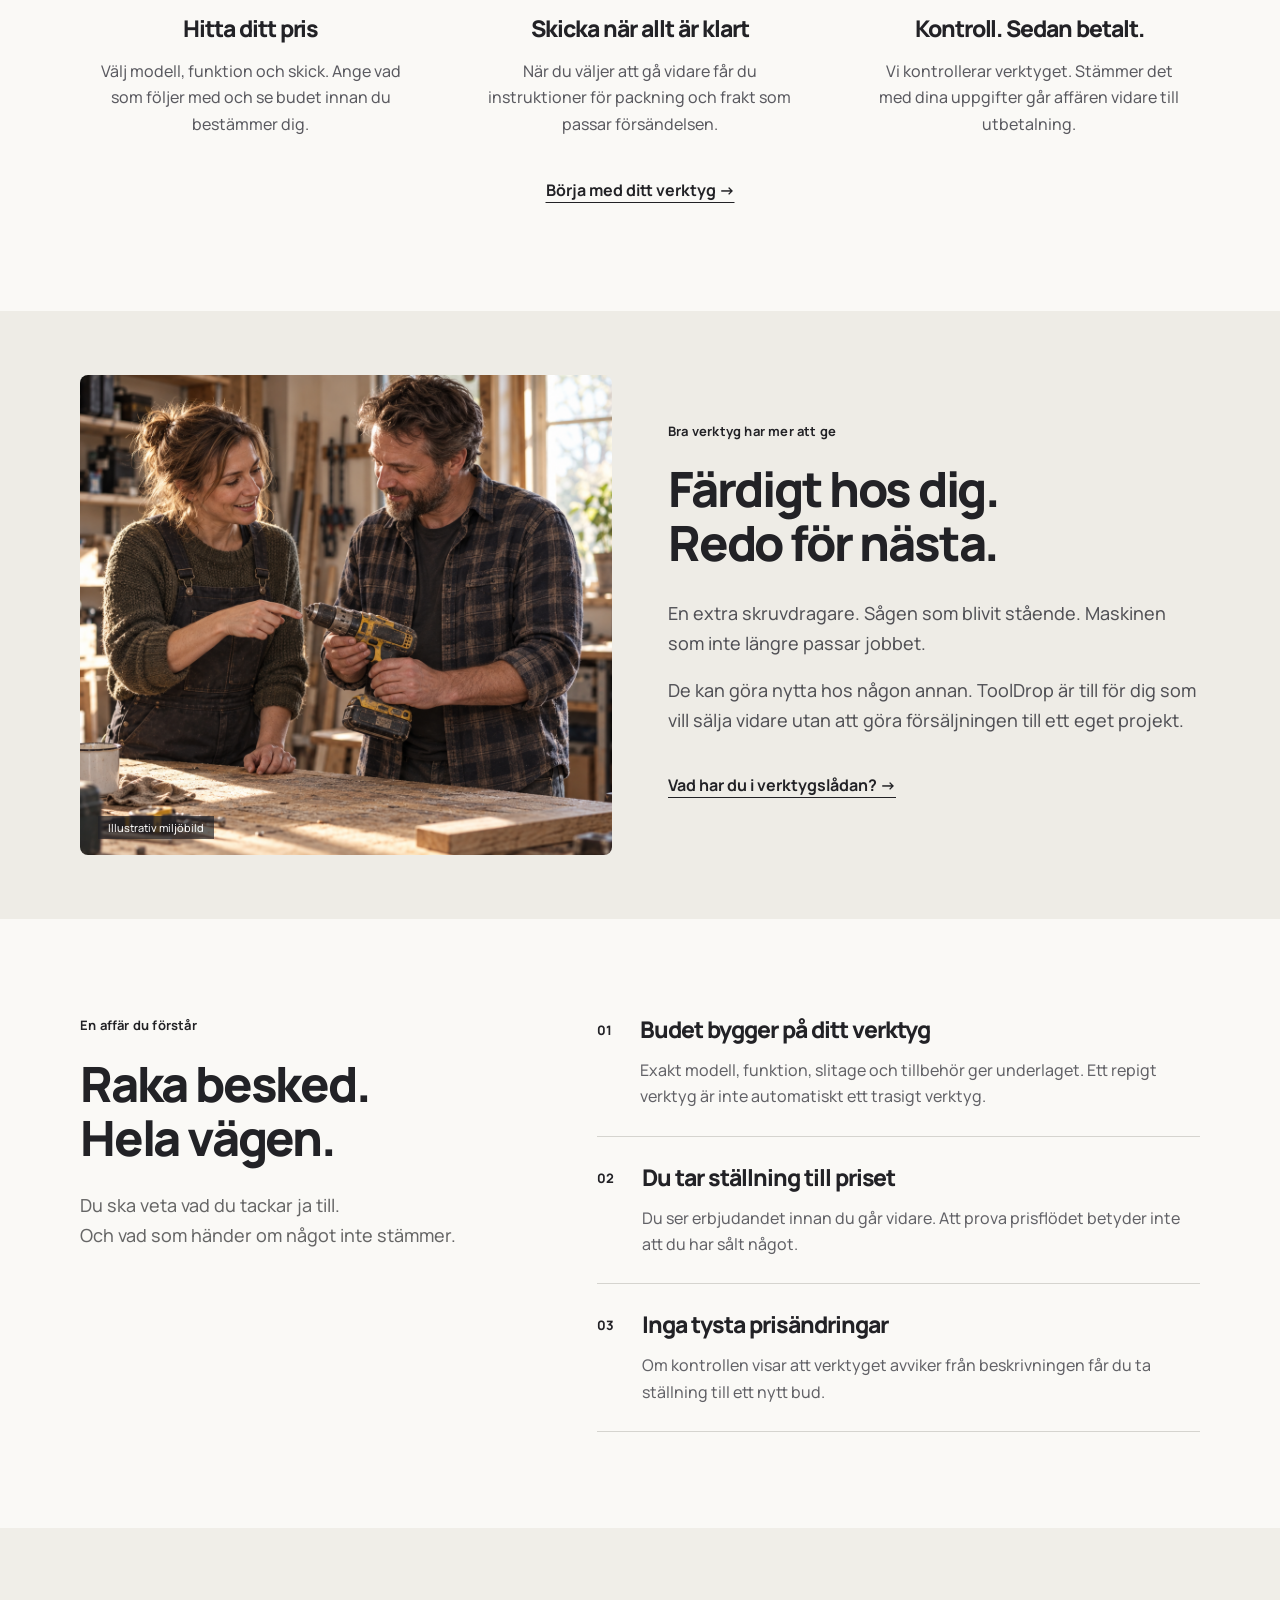
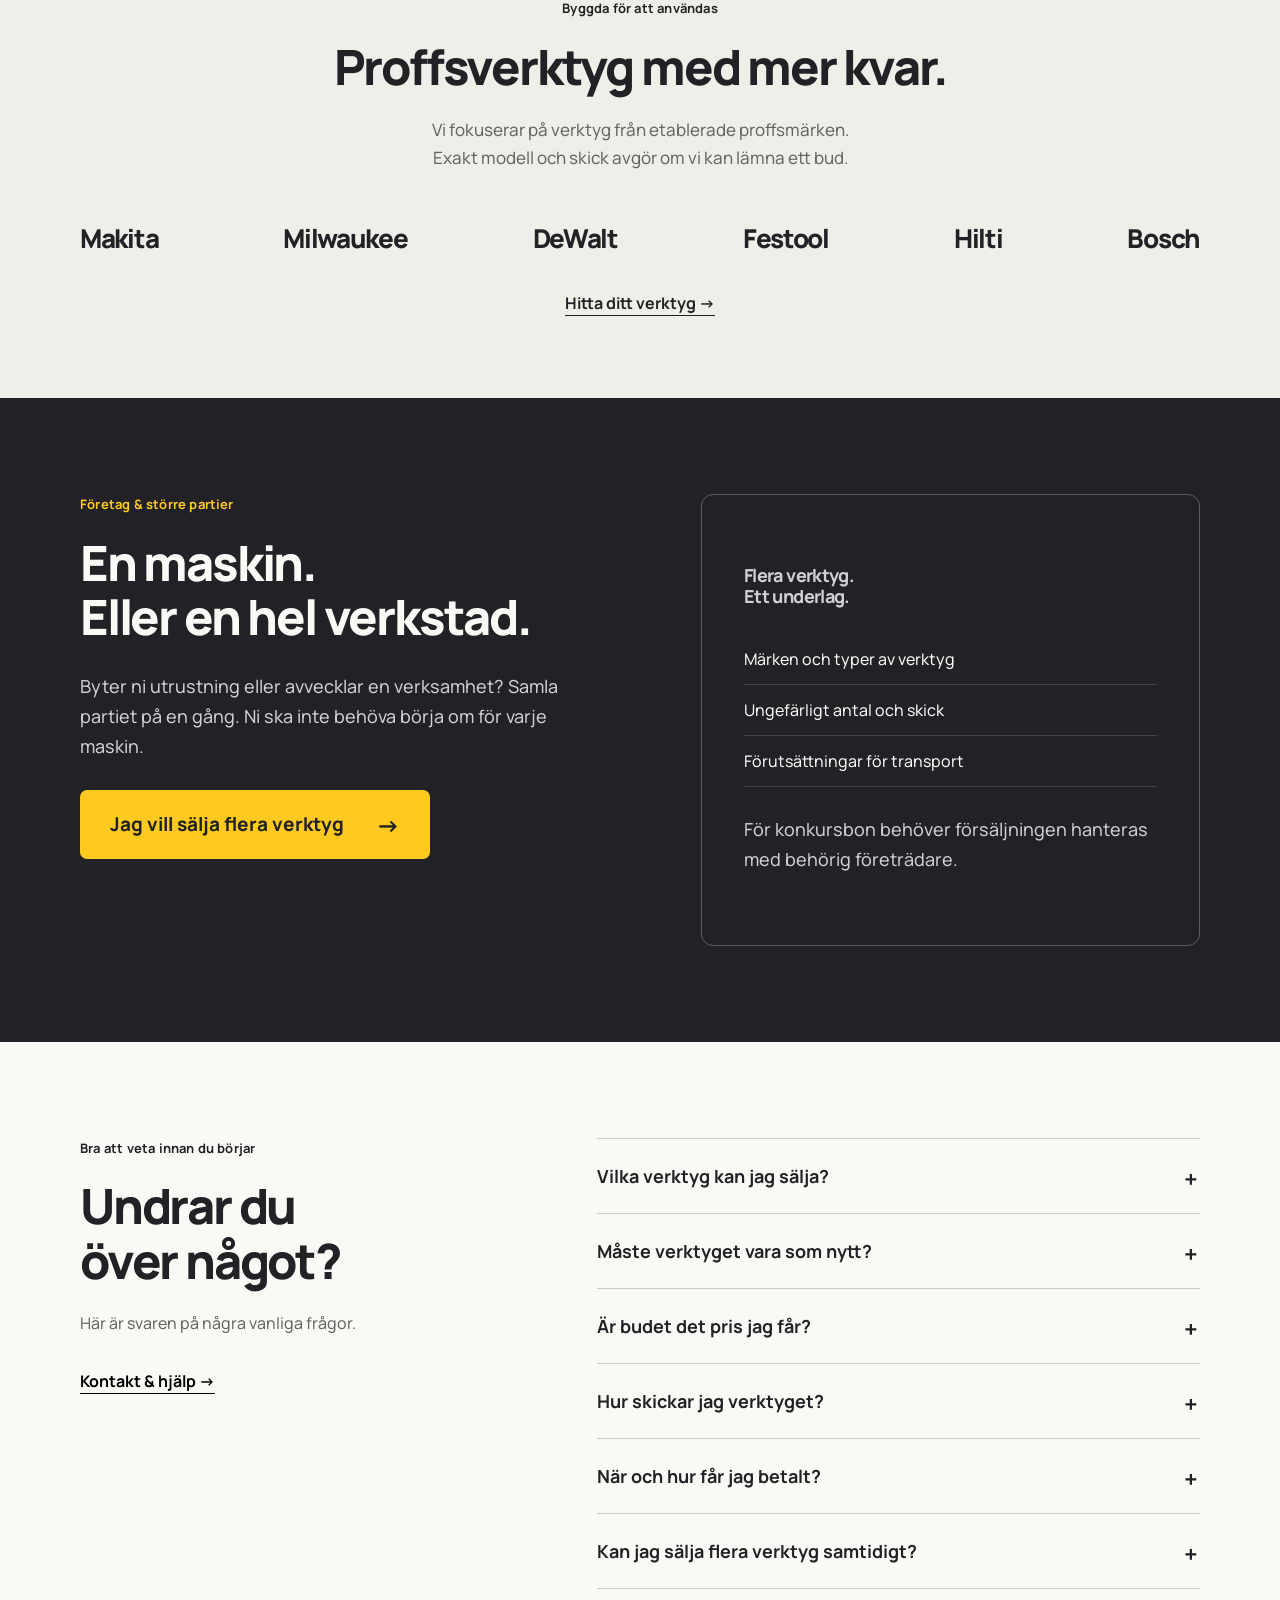
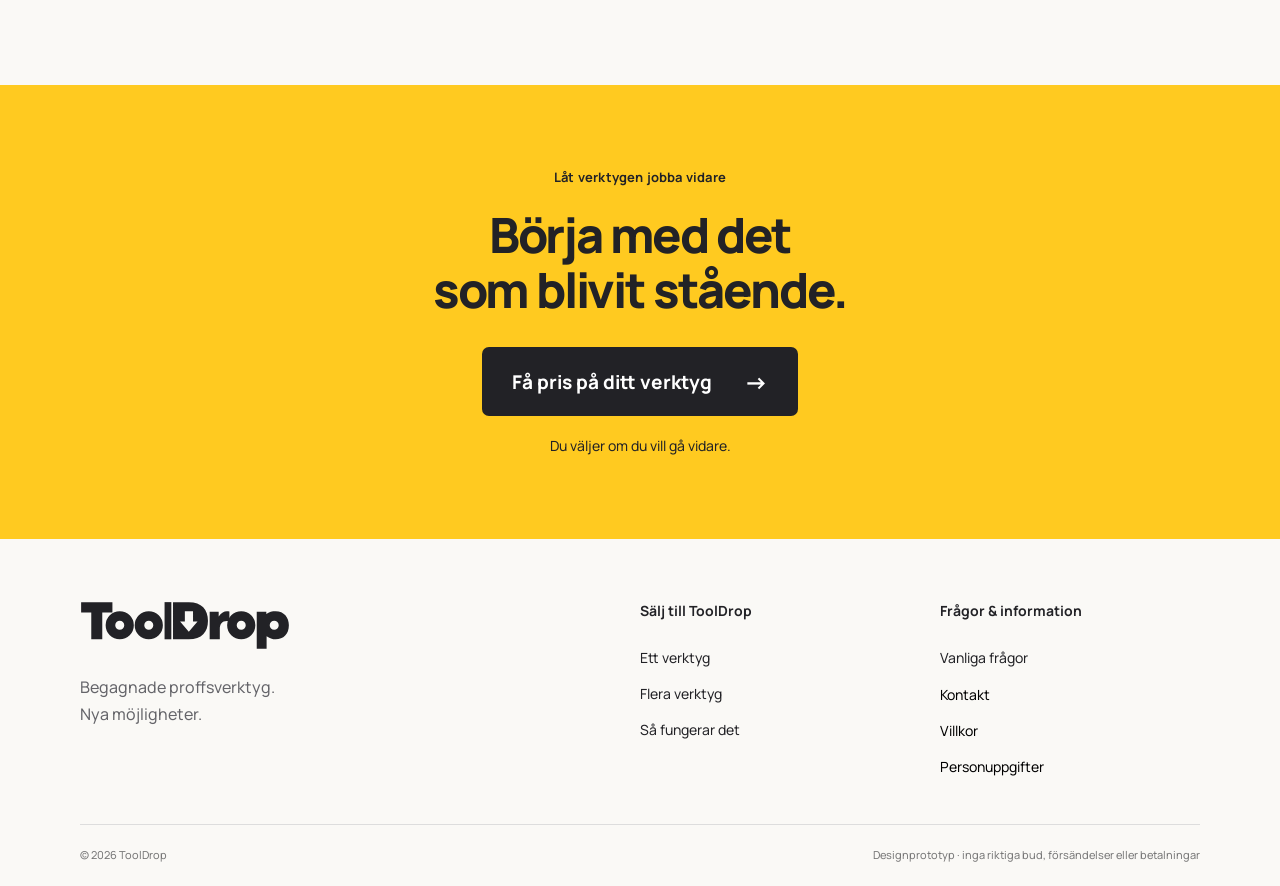
==== commit a247ad4c: "Replace process art with generated brand illustrations and refine UI icons" ====
--- a/index.html
+++ b/index.html
@@ -4,7 +4,7 @@
 <header><a class="brand" href="./" aria-label="ToolDrop startsida"><img src="assets/logo.svg" alt="ToolDrop" width="214" height="50"></a><nav aria-label="Huvudmeny"><a href="versions.html">Versioner</a><a href="#sa-funkar-det">Så fungerar det</a><a href="#foretag">Företag</a><a href="#fragor">Frågor & svar</a></nav><a class="btn small dark" href="flow.html">Sälj ditt verktyg <span aria-hidden="true">↗</span></a></header>
 <main id="main"><section class="hero"><div class="hero-copy"><p class="eyebrow">Begagnade proffsverktyg. Nya möjligheter.</p><h1>Verktyg du inte använder?<br>Sälj dem till oss.</h1><p class="lead">Slipp annonser, budgivning och att hitta en köpare.<br>Vi köper proffsverktyg från privatpersoner och företag.</p><a class="btn dark hero-cta" href="flow.html">Få pris på ditt verktyg <span aria-hidden="true">→</span></a><a class="bulk-link" href="#foretag">Flera verktyg att sälja?</a></div><img class="hero-tools" src="assets/hero-tools.png" alt="Begagnad Makita-skruvdragare, Milwaukee-slagskruvdragare och DeWalt-cirkelsåg" width="2243" height="701" fetchpriority="high"></section>
 <div class="promise-strip"><span>Du ser budet först</span><span>Du väljer om du vill sälja</span><span>Kontroll före utbetalning</span></div>
-<section class="how section" id="sa-funkar-det"><div class="section-heading"><p class="eyebrow">Från verktygslådan till nästa jobb</p><h2>En enklare väg vidare.</h2><p>Du berättar vad du har. Vi hjälper verktyget vidare.</p></div><ol class="steps"><li><img class="step-art" src="assets/process-1.svg" alt="" width="300" height="250" loading="lazy"><span class="number">1</span><h3>Hitta ditt pris</h3><p>Välj modell, funktion och skick. Ange vad som följer med och se budet innan du bestämmer dig.</p></li><li><img class="step-art" src="assets/process-2.svg" alt="" width="300" height="250" loading="lazy"><span class="number">2</span><h3>Skicka när allt är klart</h3><p>När du väljer att gå vidare får du instruktioner för packning och frakt som passar försändelsen.</p></li><li><img class="step-art" src="assets/process-3.svg" alt="" width="300" height="250" loading="lazy"><span class="number">3</span><h3>Kontroll. Sedan betalt.</h3><p>Vi kontrollerar verktyget. Stämmer det med dina uppgifter går affären vidare till utbetalning.</p></li></ol><a class="text-link" href="flow.html">Börja med ditt verktyg →</a></section>
+<section class="how section" id="sa-funkar-det"><div class="section-heading"><p class="eyebrow">Från verktygslådan till nästa jobb</p><h2>En enklare väg vidare.</h2><p>Du berättar vad du har. Vi hjälper verktyget vidare.</p></div><ol class="steps"><li><img class="step-art" src="assets/process-premium-1.png" alt="" width="300" height="250" loading="lazy"><span class="number">1</span><h3>Hitta ditt pris</h3><p>Välj modell, funktion och skick. Ange vad som följer med och se budet innan du bestämmer dig.</p></li><li><img class="step-art" src="assets/process-premium-2.png" alt="" width="300" height="250" loading="lazy"><span class="number">2</span><h3>Skicka när allt är klart</h3><p>När du väljer att gå vidare får du instruktioner för packning och frakt som passar försändelsen.</p></li><li><img class="step-art" src="assets/process-premium-3.png" alt="" width="300" height="250" loading="lazy"><span class="number">3</span><h3>Kontroll. Sedan betalt.</h3><p>Vi kontrollerar verktyget. Stämmer det med dina uppgifter går affären vidare till utbetalning.</p></li></ol><a class="text-link" href="flow.html">Börja med ditt verktyg →</a></section>
 <section class="human"><div class="human-photo"><img src="assets/relationship.png" alt="Illustration av två personer som tittar på ett verktyg tillsammans i en verkstad" width="1536" height="1024" loading="lazy"><span>Illustrativ miljöbild</span></div><div class="human-copy"><p class="eyebrow">Bra verktyg har mer att ge</p><h2>Färdigt hos dig.<br>Redo för nästa.</h2><p>En extra skruvdragare. Sågen som blivit stående. Maskinen som inte längre passar jobbet.</p><p>De kan göra nytta hos någon annan. ToolDrop är till för dig som vill sälja vidare utan att göra försäljningen till ett eget projekt.</p><a class="text-link" href="flow.html">Vad har du i verktygslådan? →</a></div></section>
 <section class="trust section" id="trygghet"><div><p class="eyebrow">En affär du förstår</p><h2>Raka besked.<br>Hela vägen.</h2><p class="intro">Du ska veta vad du tackar ja till.<br>Och vad som händer om något inte stämmer.</p></div><div class="trust-points"><article><span aria-hidden="true">01</span><div><h3>Budet bygger på ditt verktyg</h3><p>Exakt modell, funktion, slitage och tillbehör ger underlaget. Ett repigt verktyg är inte automatiskt ett trasigt verktyg.</p></div></article><article><span aria-hidden="true">02</span><div><h3>Du tar ställning till priset</h3><p>Du ser erbjudandet innan du går vidare. Att prova prisflödet betyder inte att du har sålt något.</p></div></article><article><span aria-hidden="true">03</span><div><h3>Inga tysta prisändringar</h3><p>Om kontrollen visar att verktyget avviker från beskrivningen får du ta ställning till ett nytt bud.</p></div></article></div></section>
 <section class="brands section"><p class="eyebrow">Byggda för att användas</p><h2>Proffsverktyg med mer kvar.</h2><p>Vi fokuserar på verktyg från etablerade proffsmärken.<br>Exakt modell och skick avgör om vi kan lämna ett bud.</p><div class="brand-list" aria-label="Exempel på proffsmärken"><span>Makita</span><span>Milwaukee</span><span>DeWalt</span><span>Festool</span><span>Hilti</span><span>Bosch</span></div><a class="text-link" href="flow.html">Hitta ditt verktyg →</a></section>
--- a/home.css
+++ b/home.css
@@ -15,3 +15,5 @@
 .human-copy{padding:24px 0}
 .hero-tools{max-width:1380px;margin-inline:auto}
 .promise-strip{gap:64px}
+
+.step-art{width:230px;height:230px;margin-bottom:30px}.steps li:nth-child(2) .step-art{padding:12px}.steps li:nth-child(3) .step-art{padding:5px}
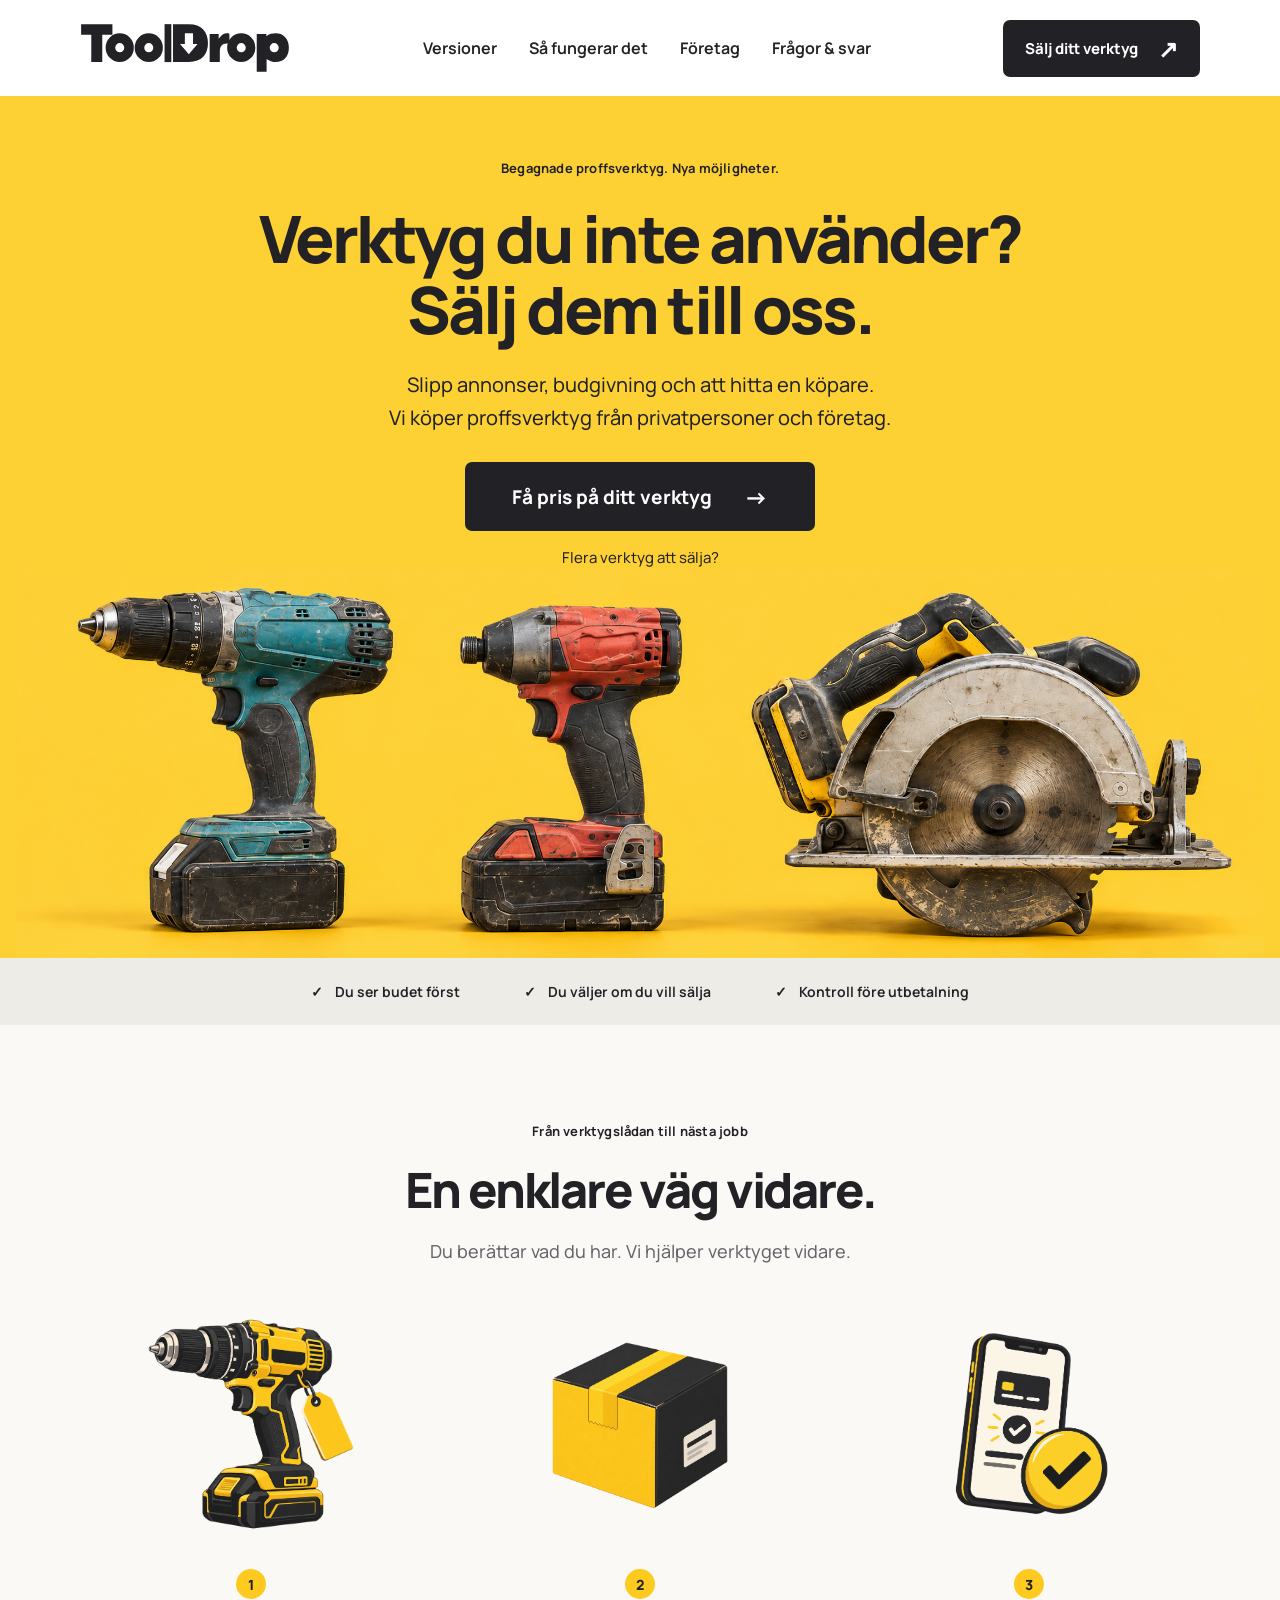
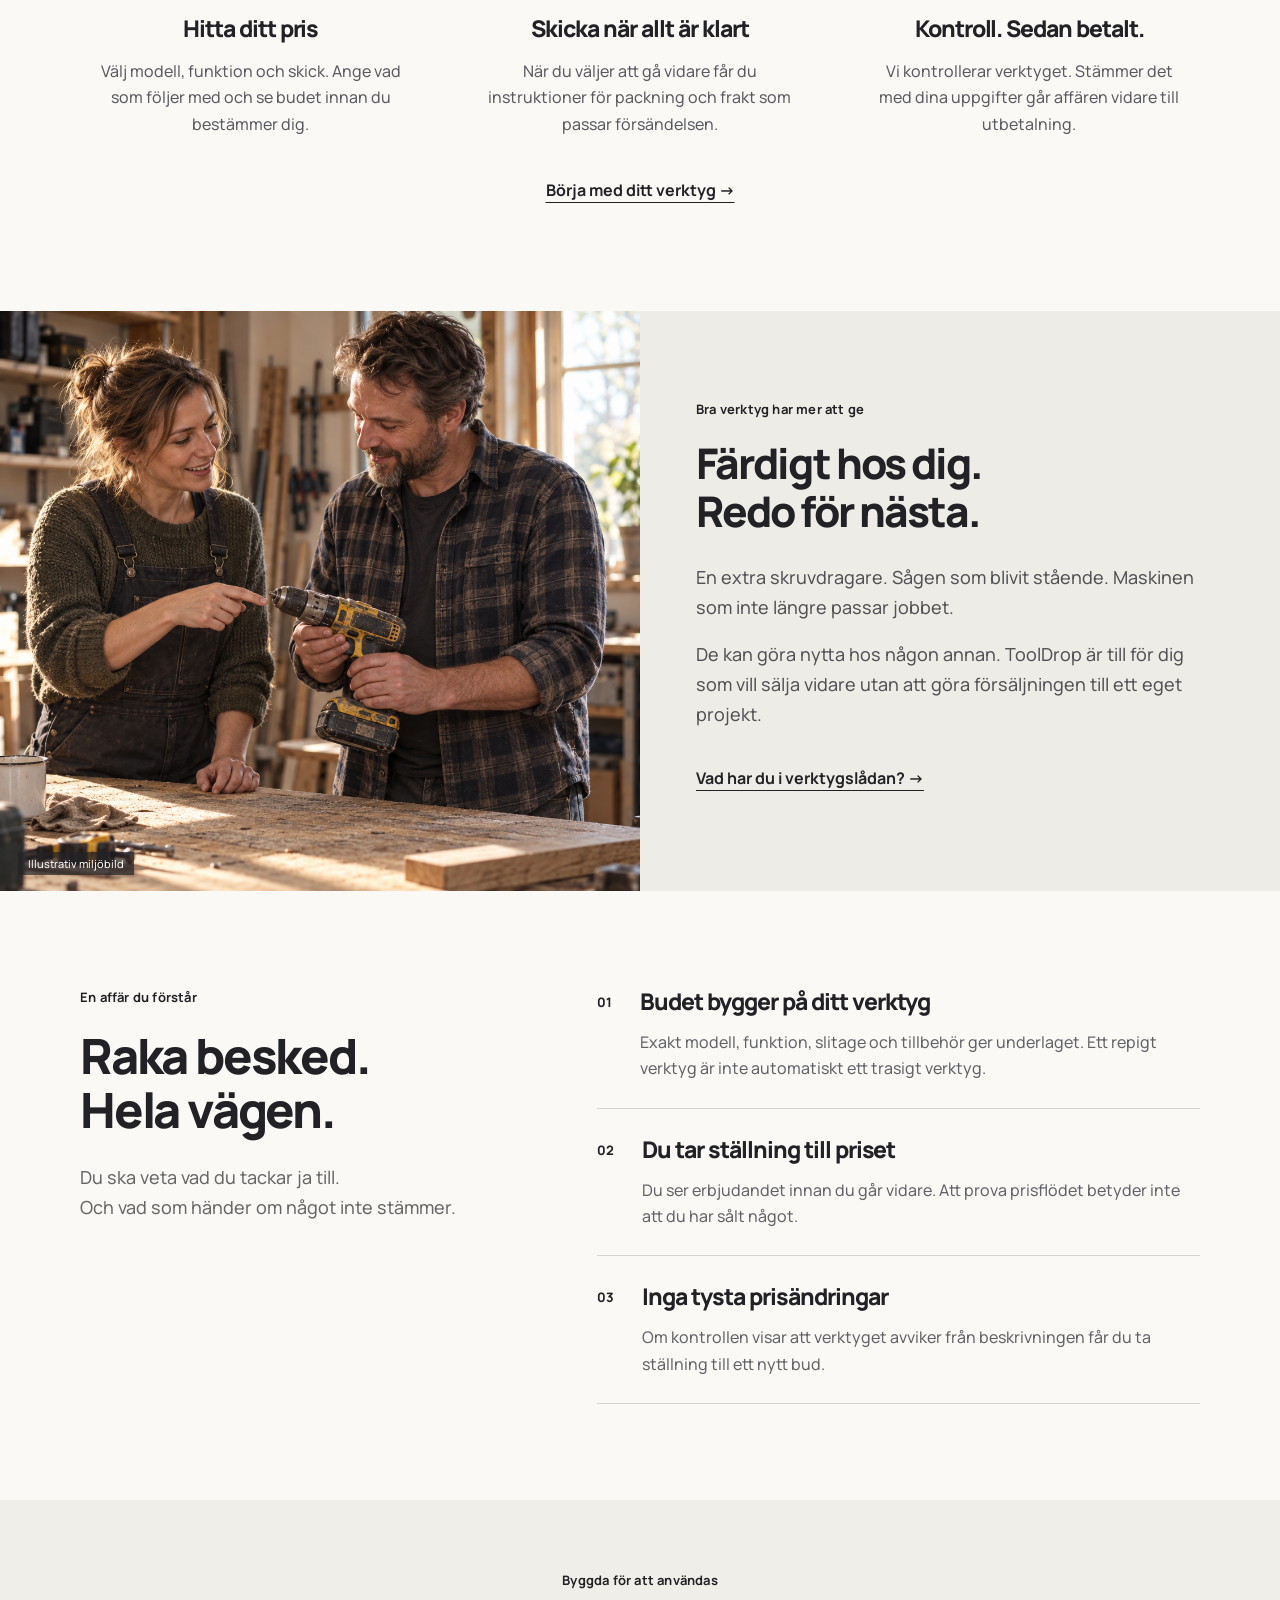
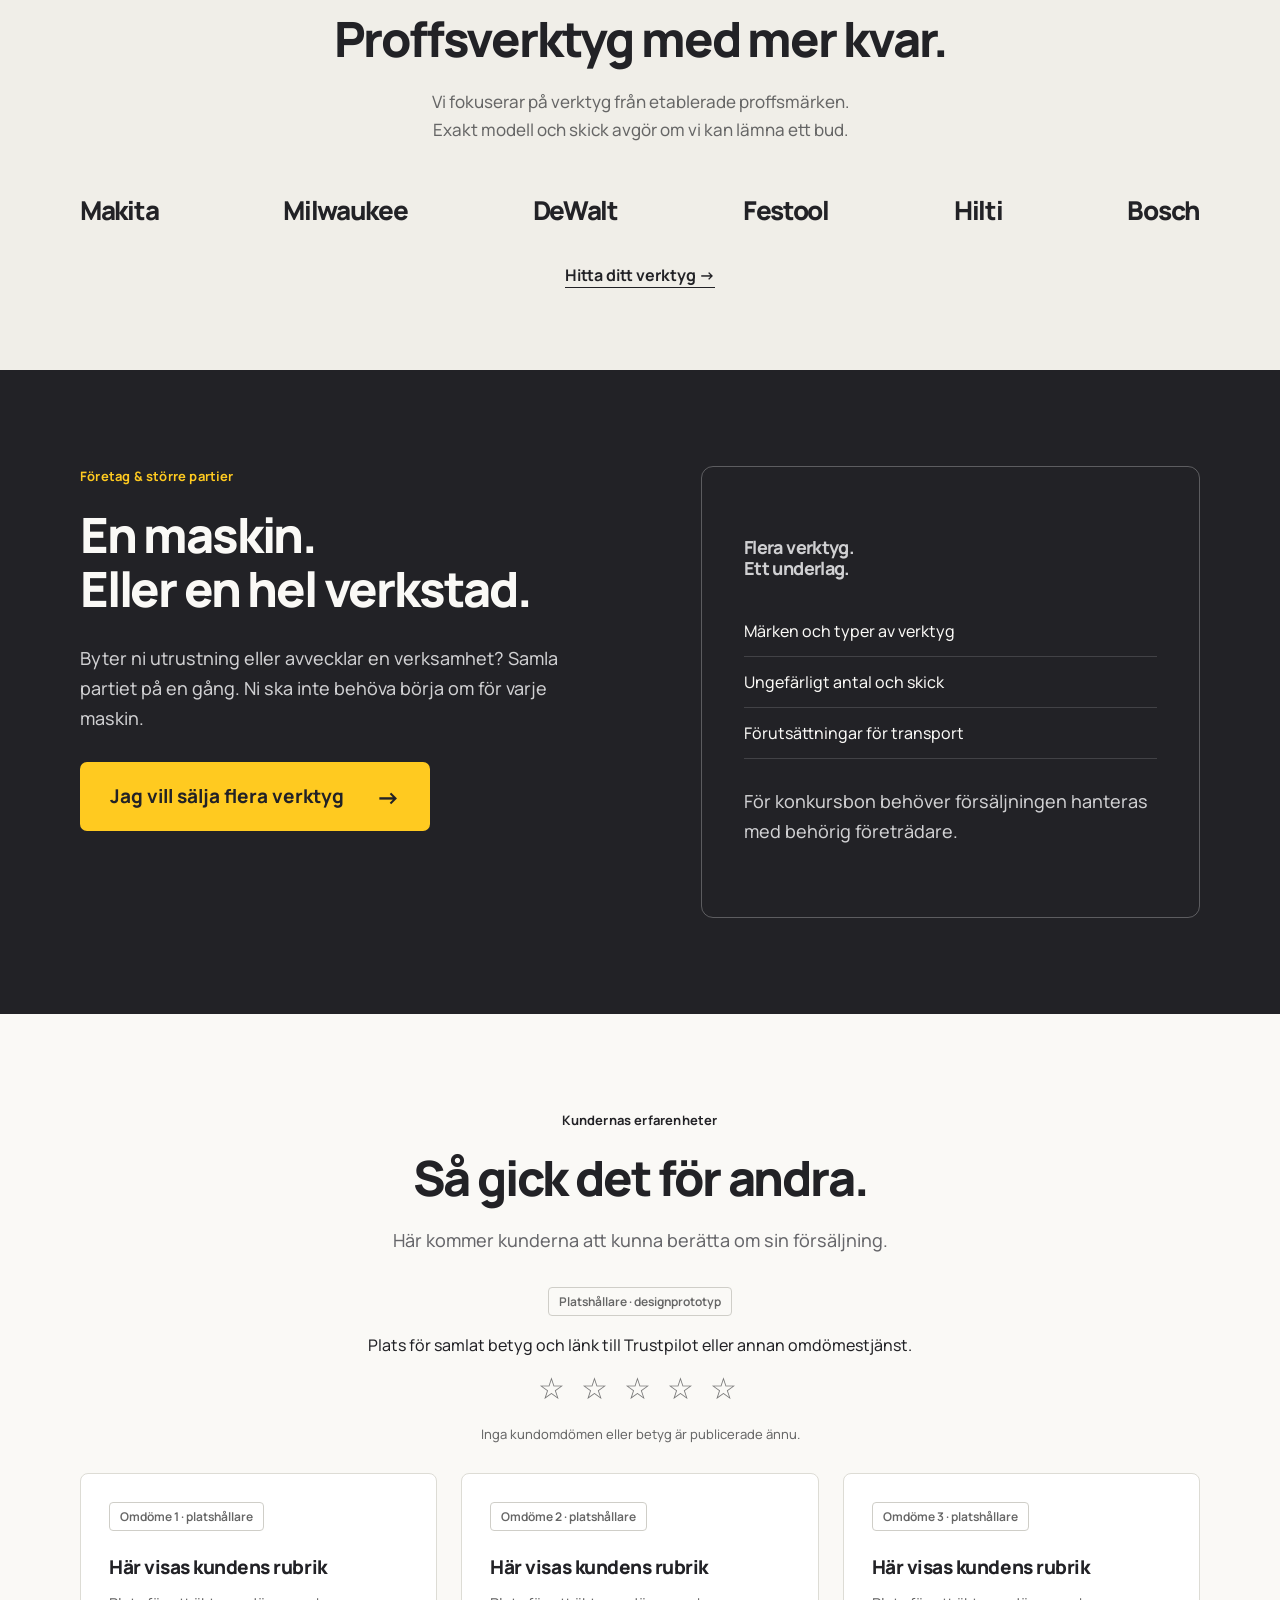
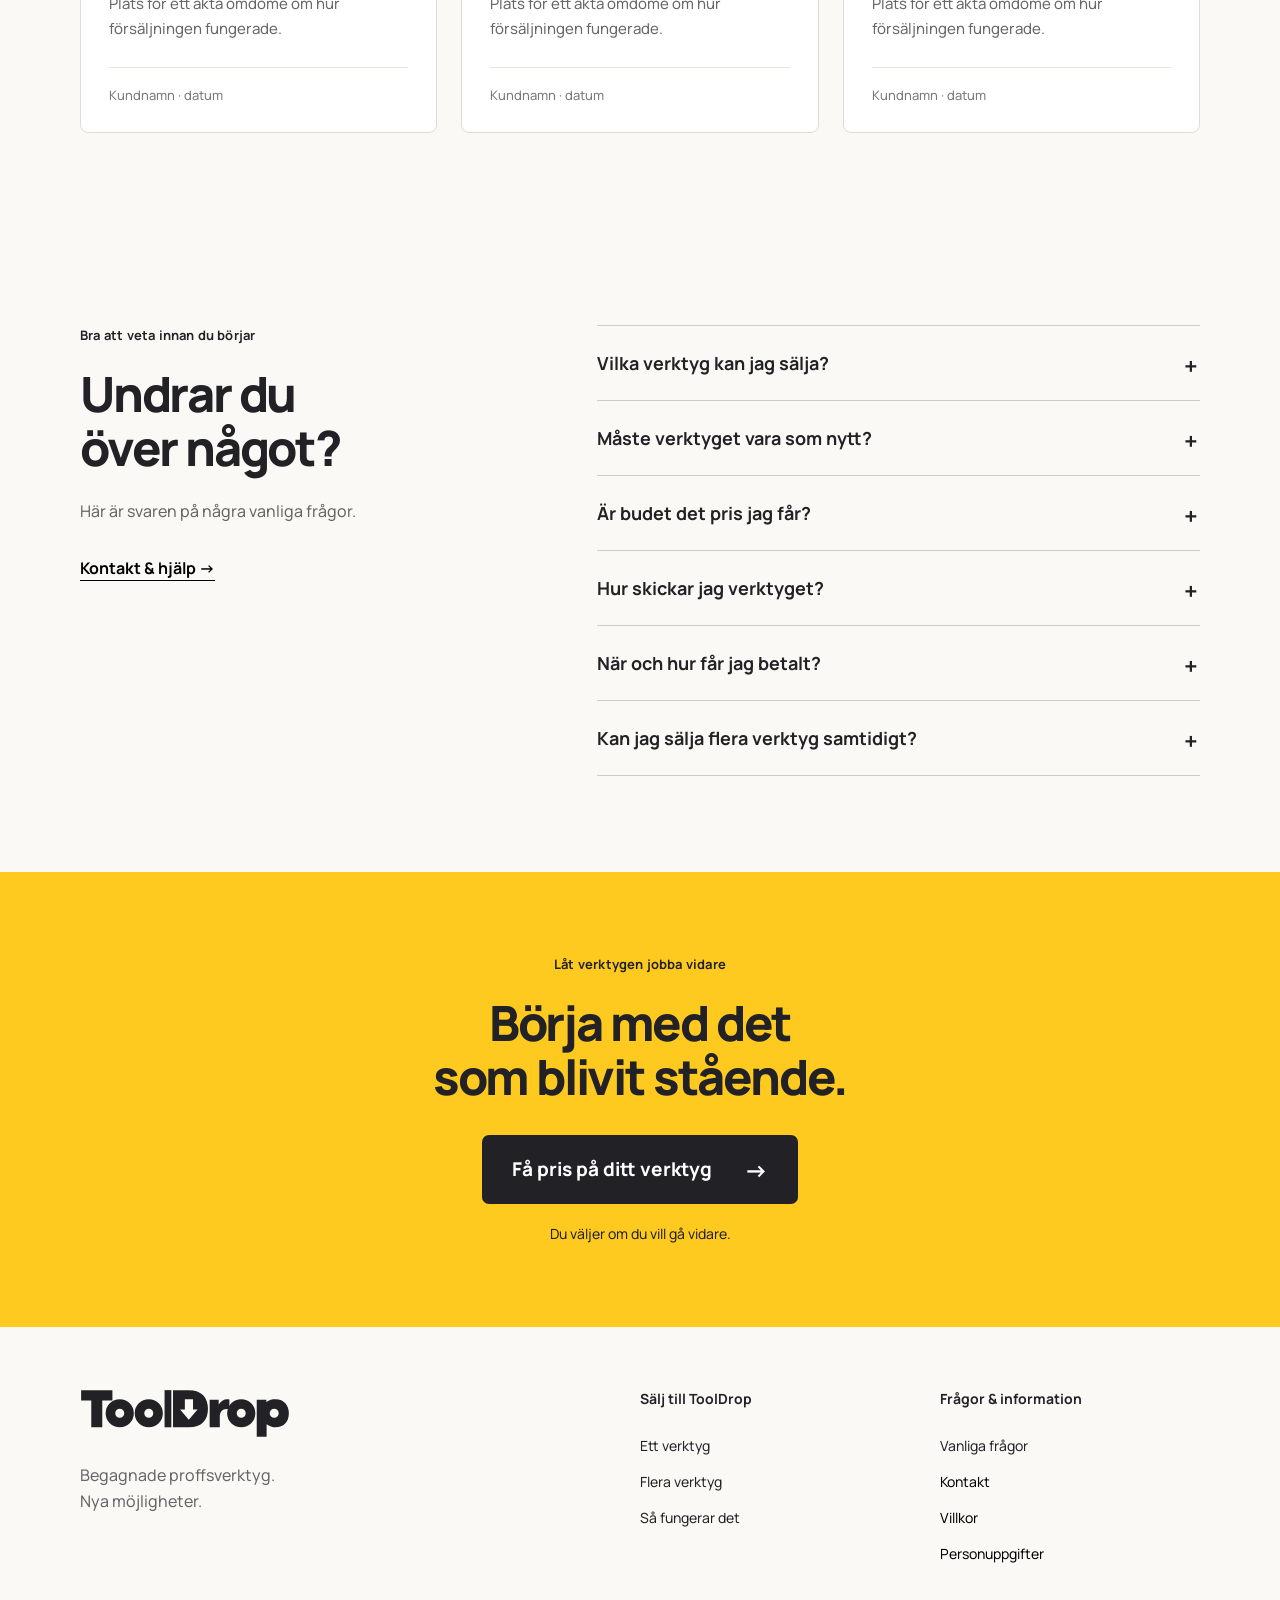
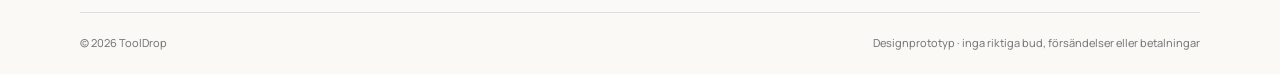
==== commit 05b2362c: "Add illustrated wear and accessories, review placeholders and aligned story text" ====
--- a/index.html
+++ b/index.html
@@ -1,5 +1,5 @@
 <!doctype html>
-<html lang="sv"><head><meta charset="utf-8"><meta name="viewport" content="width=device-width,initial-scale=1"><meta name="robots" content="noindex,nofollow"><title>ToolDrop — sälj dina begagnade proffsverktyg</title><meta name="description" content="Verktyg du inte använder? Sälj dem till ToolDrop. Enklare försäljning av begagnade proffsverktyg för privatpersoner och företag."><link rel="stylesheet" href="home.css"></head><body>
+<html lang="sv"><head><meta charset="utf-8"><meta name="viewport" content="width=device-width,initial-scale=1"><meta name="robots" content="noindex,nofollow"><title>ToolDrop — sälj dina begagnade proffsverktyg</title><meta name="description" content="Verktyg du inte använder? Sälj dem till ToolDrop. Enklare försäljning av begagnade proffsverktyg för privatpersoner och företag."><link rel="stylesheet" href="home.css?v=flow-art-2"></head><body>
 <a class="skip" href="#main">Hoppa till innehållet</a>
 <header><a class="brand" href="./" aria-label="ToolDrop startsida"><img src="assets/logo.svg" alt="ToolDrop" width="214" height="50"></a><nav aria-label="Huvudmeny"><a href="versions.html">Versioner</a><a href="#sa-funkar-det">Så fungerar det</a><a href="#foretag">Företag</a><a href="#fragor">Frågor & svar</a></nav><a class="btn small dark" href="flow.html">Sälj ditt verktyg <span aria-hidden="true">↗</span></a></header>
 <main id="main"><section class="hero"><div class="hero-copy"><p class="eyebrow">Begagnade proffsverktyg. Nya möjligheter.</p><h1>Verktyg du inte använder?<br>Sälj dem till oss.</h1><p class="lead">Slipp annonser, budgivning och att hitta en köpare.<br>Vi köper proffsverktyg från privatpersoner och företag.</p><a class="btn dark hero-cta" href="flow.html">Få pris på ditt verktyg <span aria-hidden="true">→</span></a><a class="bulk-link" href="#foretag">Flera verktyg att sälja?</a></div><img class="hero-tools" src="assets/hero-tools.png" alt="Begagnad Makita-skruvdragare, Milwaukee-slagskruvdragare och DeWalt-cirkelsåg" width="2243" height="701" fetchpriority="high"></section>
@@ -9,6 +9,7 @@
 <section class="trust section" id="trygghet"><div><p class="eyebrow">En affär du förstår</p><h2>Raka besked.<br>Hela vägen.</h2><p class="intro">Du ska veta vad du tackar ja till.<br>Och vad som händer om något inte stämmer.</p></div><div class="trust-points"><article><span aria-hidden="true">01</span><div><h3>Budet bygger på ditt verktyg</h3><p>Exakt modell, funktion, slitage och tillbehör ger underlaget. Ett repigt verktyg är inte automatiskt ett trasigt verktyg.</p></div></article><article><span aria-hidden="true">02</span><div><h3>Du tar ställning till priset</h3><p>Du ser erbjudandet innan du går vidare. Att prova prisflödet betyder inte att du har sålt något.</p></div></article><article><span aria-hidden="true">03</span><div><h3>Inga tysta prisändringar</h3><p>Om kontrollen visar att verktyget avviker från beskrivningen får du ta ställning till ett nytt bud.</p></div></article></div></section>
 <section class="brands section"><p class="eyebrow">Byggda för att användas</p><h2>Proffsverktyg med mer kvar.</h2><p>Vi fokuserar på verktyg från etablerade proffsmärken.<br>Exakt modell och skick avgör om vi kan lämna ett bud.</p><div class="brand-list" aria-label="Exempel på proffsmärken"><span>Makita</span><span>Milwaukee</span><span>DeWalt</span><span>Festool</span><span>Hilti</span><span>Bosch</span></div><a class="text-link" href="flow.html">Hitta ditt verktyg →</a></section>
 <section class="business section" id="foretag"><div><p class="eyebrow">Företag & större partier</p><h2>En maskin.<br>Eller en hel verkstad.</h2><p>Byter ni utrustning eller avvecklar en verksamhet? Samla partiet på en gång. Ni ska inte behöva börja om för varje maskin.</p><button class="btn yellow" data-dialog="business">Jag vill sälja flera verktyg <span aria-hidden="true">→</span></button></div><div class="business-note"><p class="big-number">Flera verktyg.<br>Ett underlag.</p><ul><li>Märken och typer av verktyg</li><li>Ungefärligt antal och skick</li><li>Förutsättningar för transport</li></ul><p class="fine">För konkursbon behöver försäljningen hanteras med behörig företrädare.</p></div></section>
+<section class="reviews section" id="omdomen"><div class="section-heading"><p class="eyebrow">Kundernas erfarenheter</p><h2>Så gick det för andra.</h2><p>Här kommer kunderna att kunna berätta om sin försäljning.</p></div><div class="review-placeholder"><span class="review-label">Platshållare · designprototyp</span><p>Plats för samlat betyg och länk till Trustpilot eller annan omdömestjänst.</p><span class="empty-stars" aria-hidden="true">☆ ☆ ☆ ☆ ☆</span><p class="review-note">Inga kundomdömen eller betyg är publicerade ännu.</p></div><div class="review-grid"><article><span class="review-label">Omdöme 1 · platshållare</span><h3>Här visas kundens rubrik</h3><p>Plats för ett äkta omdöme om hur försäljningen fungerade.</p><div class="review-person">Kundnamn · datum</div></article><article><span class="review-label">Omdöme 2 · platshållare</span><h3>Här visas kundens rubrik</h3><p>Plats för ett äkta omdöme om hur försäljningen fungerade.</p><div class="review-person">Kundnamn · datum</div></article><article><span class="review-label">Omdöme 3 · platshållare</span><h3>Här visas kundens rubrik</h3><p>Plats för ett äkta omdöme om hur försäljningen fungerade.</p><div class="review-person">Kundnamn · datum</div></article></div></section>
 <section class="faq section" id="fragor"><div><p class="eyebrow">Bra att veta innan du börjar</p><h2>Undrar du<br>över något?</h2><p>Här är svaren på några vanliga frågor.</p><button class="text-link" data-dialog="contact">Kontakt & hjälp →</button></div><div class="questions"><details><summary>Vilka verktyg kan jag sälja?</summary><p>Vi fokuserar på begagnade proffsverktyg. Märke, exakt modell, funktion och skick avgör om vi kan köpa. Prototypen innehåller tre exempelmodeller att testa med.</p></details><details><summary>Måste verktyget vara som nytt?</summary><p>Nej. Slitage och funktion är olika saker. Ange hur verktyget fungerar och välj sedan den bild som bäst motsvarar nötningen på ytan. Trasiga eller otestade verktyg får i testflödet inget automatiskt bud.</p></details><details><summary>Är budet det pris jag får?</summary><p>Priset förutsätter att verktyget stämmer med din beskrivning. Om vår kontroll visar en avvikelse får du ta ställning till ett nytt bud innan affären går vidare. Alla belopp i den här prototypen är exempel, inte riktiga bud.</p></details><details><summary>Hur skickar jag verktyget?</summary><p>Vänta på instruktioner för just din försändelse. Batterityp, skick och vad som ska skickas påverkar packning och frakt. Prototypen skapar ingen fraktsedel.</p></details><details><summary>När och hur får jag betalt?</summary><p>Utbetalning är tänkt att ske efter godkänd kontroll. Planen är Swish till privatpersoner och banköverföring till företag. Tider och villkor behöver fastställas före lansering. Inga betalningar görs i prototypen.</p></details><details><summary>Kan jag sälja flera verktyg samtidigt?</summary><p>Ja, använd ingången för företag och större partier. Beskriv omfattningen som ett samlat underlag. I prototypen kan du testa ett kort formulär utan att skicka något.</p></details></div></section>
 <section class="closing"><p class="eyebrow">Låt verktygen jobba vidare</p><h2>Börja med det<br>som blivit stående.</h2><a class="btn dark" href="flow.html">Få pris på ditt verktyg <span aria-hidden="true">→</span></a><p>Du väljer om du vill gå vidare.</p></section></main>
 <footer><div class="footer-main"><div><img src="assets/logo.svg" width="214" height="50" alt="ToolDrop"><p>Begagnade proffsverktyg.<br>Nya möjligheter.</p></div><div><strong>Sälj till ToolDrop</strong><a href="flow.html">Ett verktyg</a><a href="#foretag">Flera verktyg</a><a href="#sa-funkar-det">Så fungerar det</a></div><div><strong>Frågor & information</strong><a href="#fragor">Vanliga frågor</a><button data-dialog="contact">Kontakt</button><button data-dialog="terms">Villkor</button><button data-dialog="privacy">Personuppgifter</button></div></div><div class="footer-bottom"><span>© 2026 ToolDrop</span><span>Designprototyp · inga riktiga bud, försändelser eller betalningar</span></div></footer>
--- a/home.css
+++ b/home.css
@@ -17,3 +17,7 @@
 .promise-strip{gap:64px}
 
 .step-art{width:230px;height:230px;margin-bottom:30px}.steps li:nth-child(2) .step-art{padding:12px}.steps li:nth-child(3) .step-art{padding:5px}
+
+/* Full-bleed photo, text aligned with the shared content grid. */
+.human{padding:0;grid-template-columns:1fr 1fr;gap:0}.human-photo{border-radius:0;min-height:580px}.human-copy{padding:72px var(--page-gutter) 72px 56px}.human-copy h2{font-size:clamp(36px,3.3vw,52px)}
+.reviews{background:var(--paper)}.review-placeholder{text-align:center;margin:32px auto 28px;max-width:650px}.review-label{display:inline-block;font-size:12px;font-weight:650;color:#666;border:1px solid #cfcec8;border-radius:4px;padding:5px 10px}.review-placeholder>p{margin:16px 0 8px}.empty-stars{font-size:30px;color:#777;letter-spacing:5px}.review-note{font-size:13px;color:#666}.review-grid{display:grid;grid-template-columns:repeat(3,1fr);gap:24px}.review-grid article{background:white;border:1px solid #dddcd5;padding:28px;border-radius:8px}.review-grid h3{font-size:19px;letter-spacing:-.025em;margin:24px 0 12px}.review-grid p{font-size:15px;color:#666}.review-person{font-size:13px;color:#777;border-top:1px solid #e5e4de;padding-top:18px;margin-top:26px}
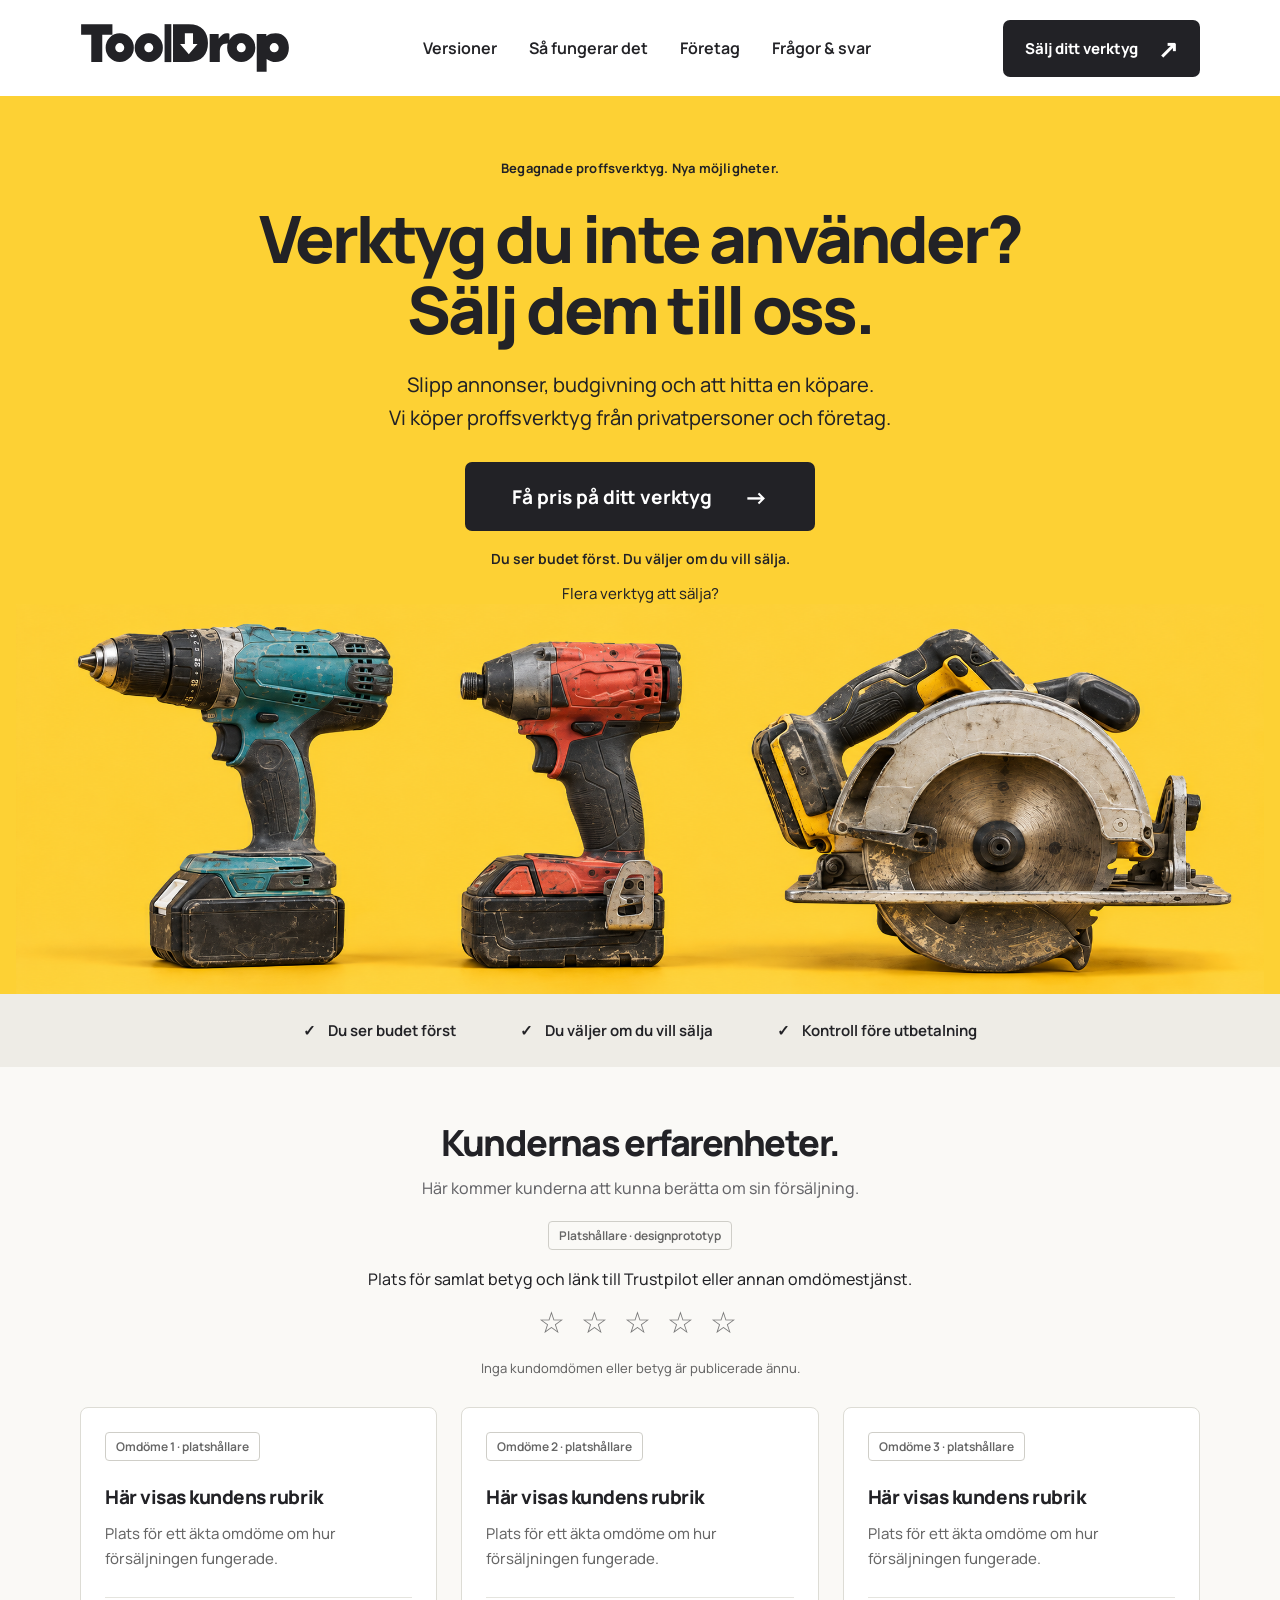
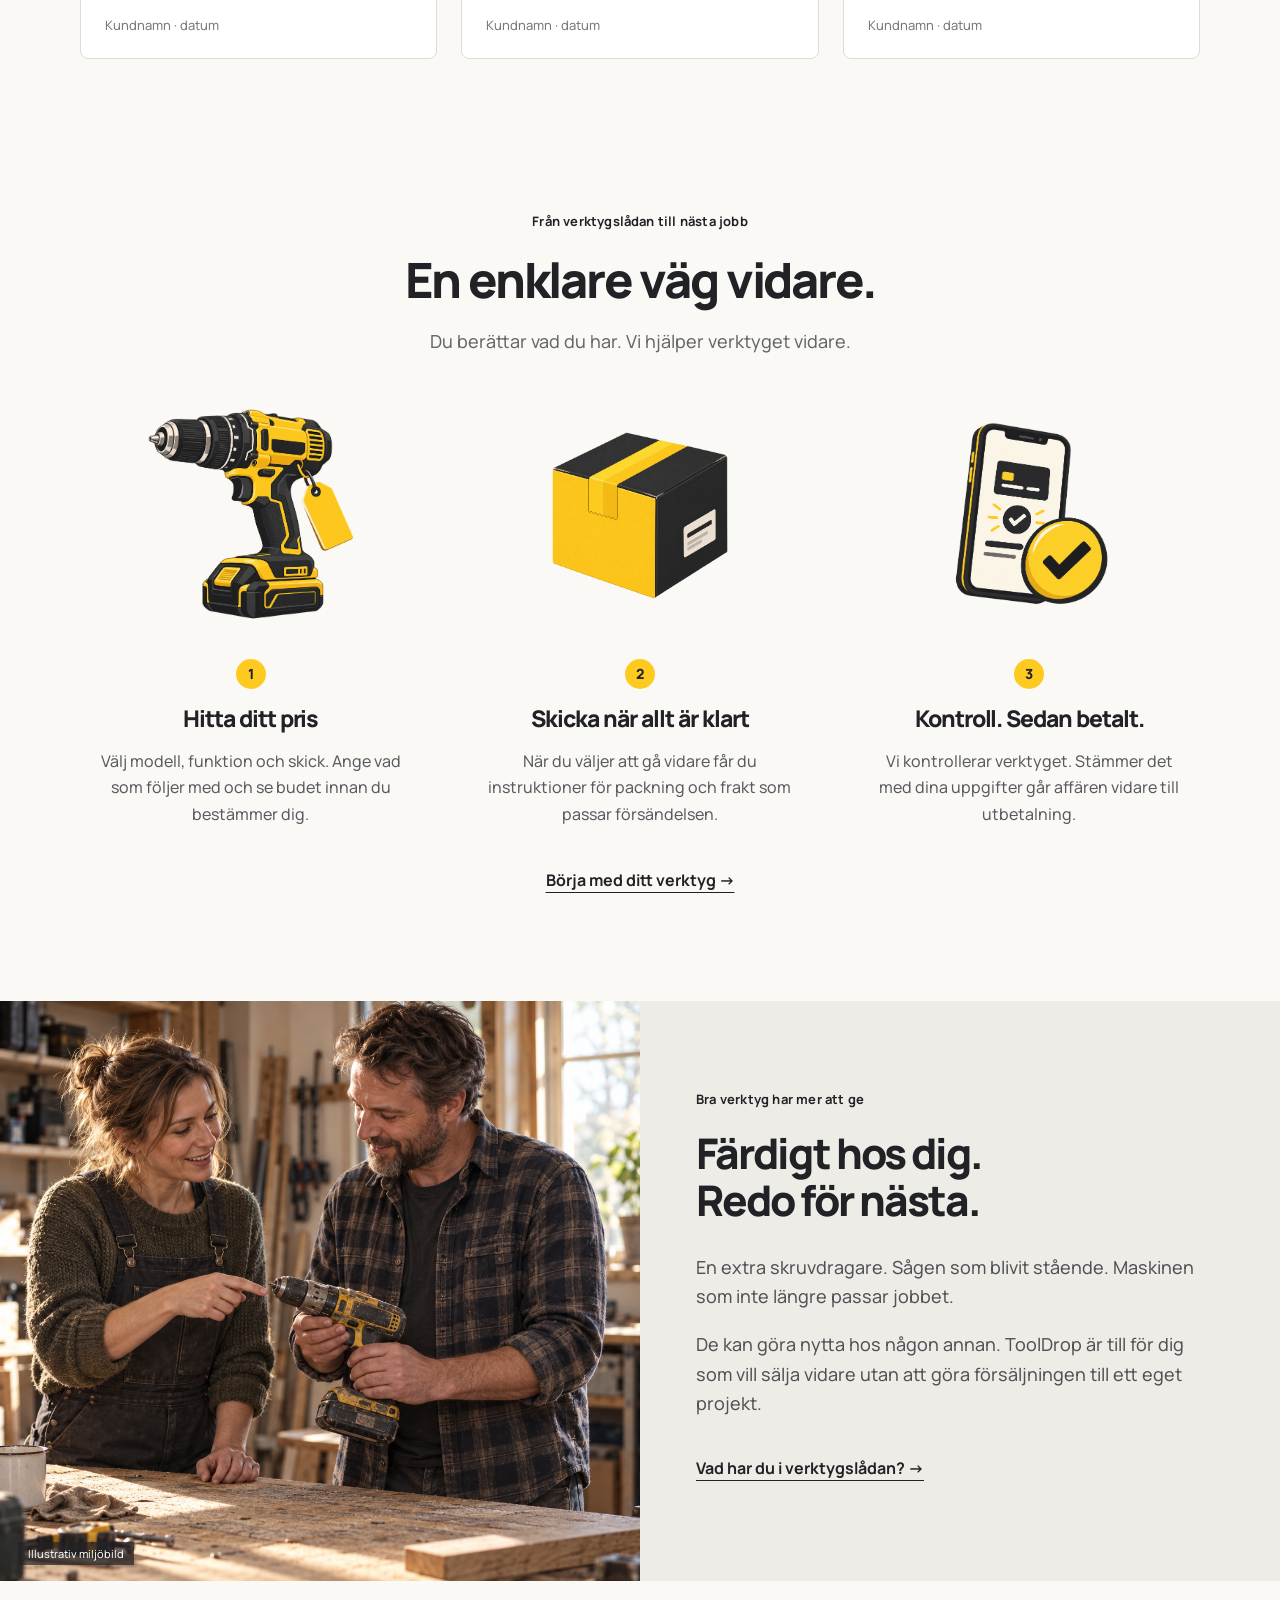
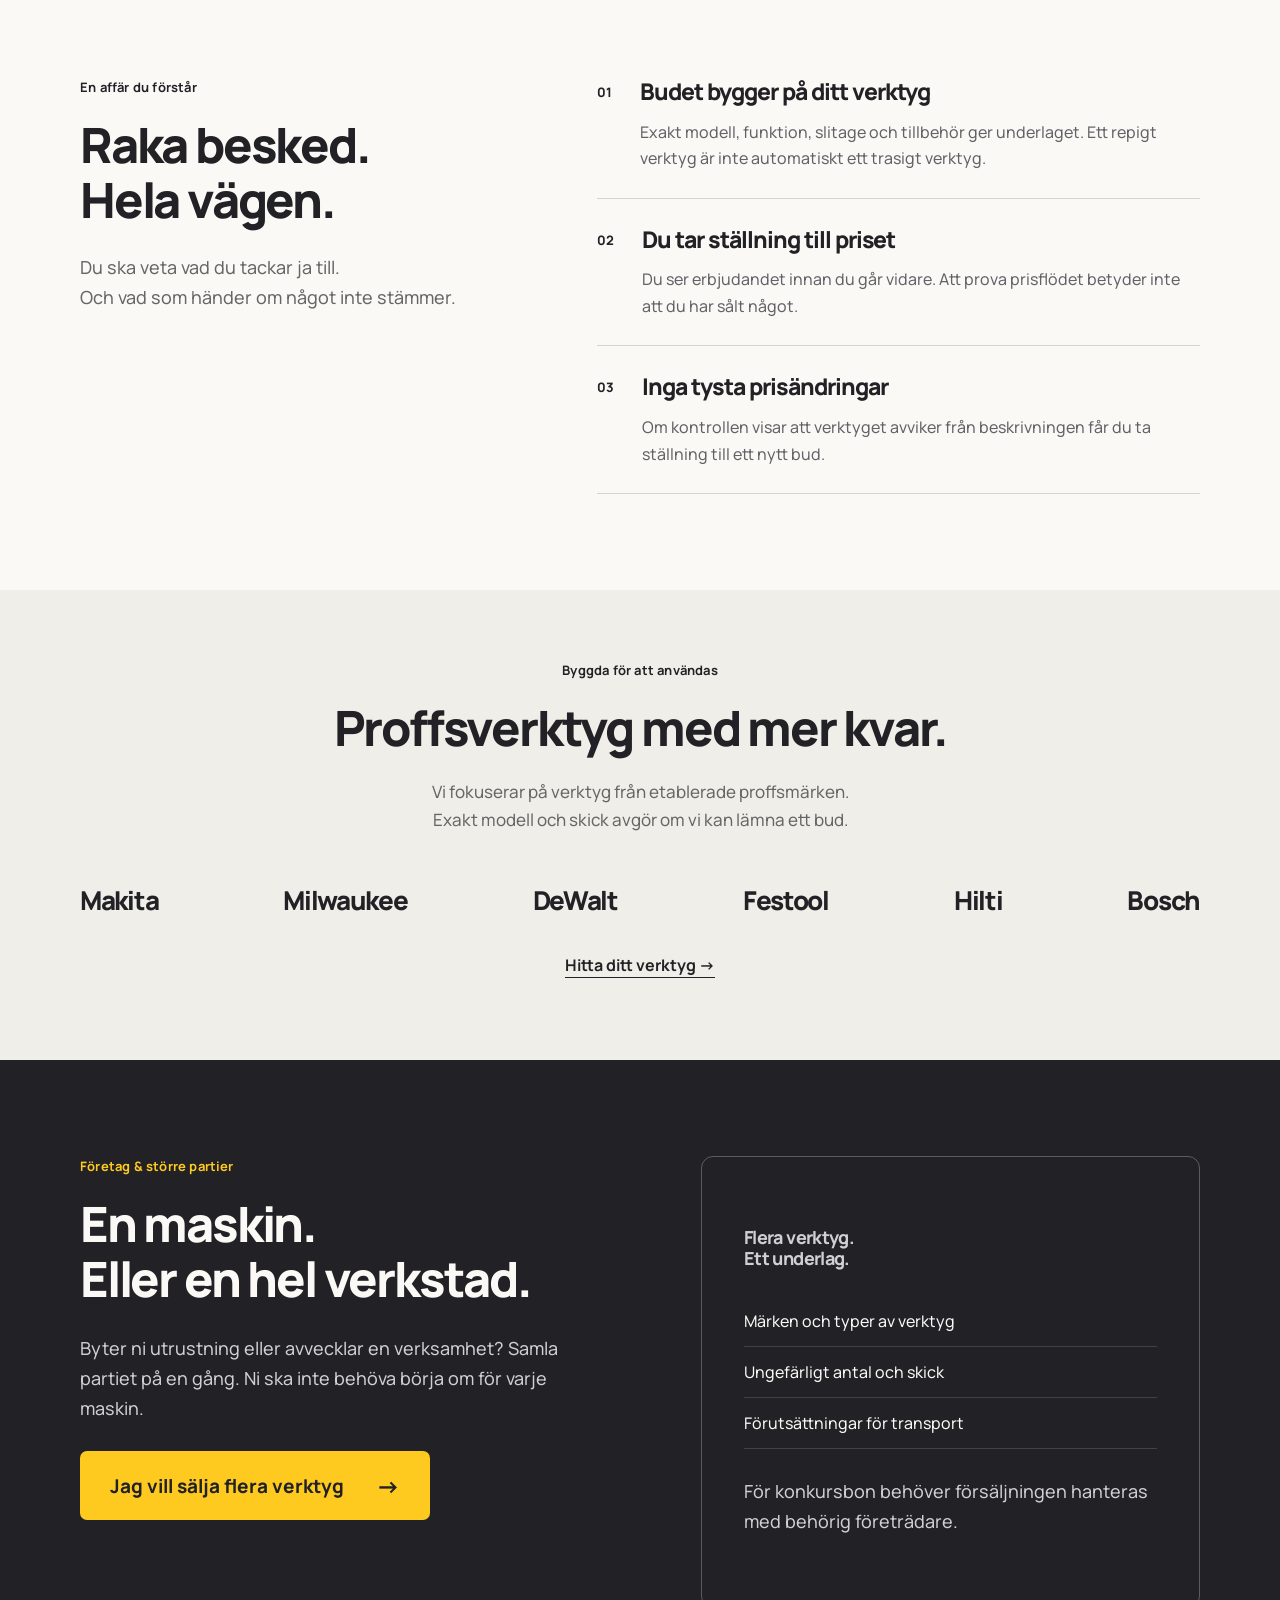
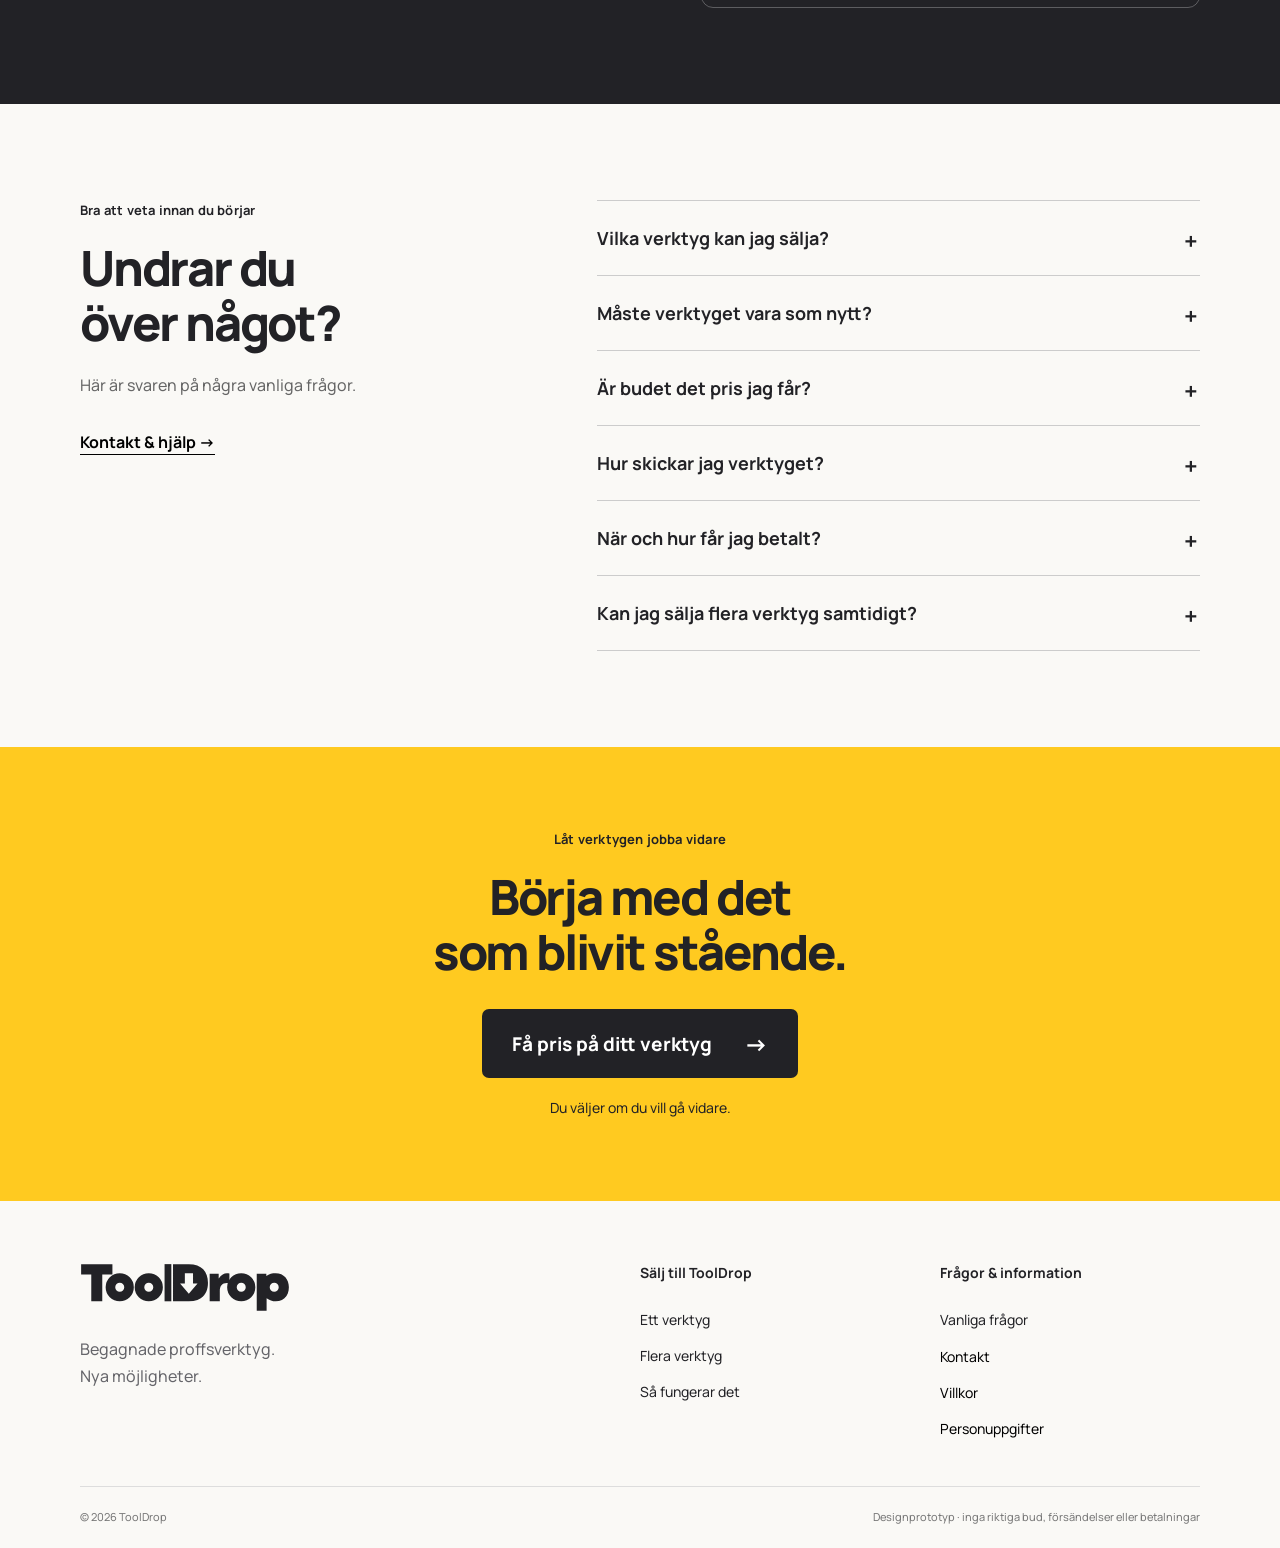
==== commit 9cb596dd: "Bring trust and review placeholders directly below hero" ====
--- a/index.html
+++ b/index.html
@@ -1,15 +1,16 @@
 <!doctype html>
-<html lang="sv"><head><meta charset="utf-8"><meta name="viewport" content="width=device-width,initial-scale=1"><meta name="robots" content="noindex,nofollow"><title>ToolDrop — sälj dina begagnade proffsverktyg</title><meta name="description" content="Verktyg du inte använder? Sälj dem till ToolDrop. Enklare försäljning av begagnade proffsverktyg för privatpersoner och företag."><link rel="stylesheet" href="home.css?v=flow-art-2"></head><body>
+<html lang="sv"><head><meta charset="utf-8"><meta name="viewport" content="width=device-width,initial-scale=1"><meta name="robots" content="noindex,nofollow"><title>ToolDrop — sälj dina begagnade proffsverktyg</title><meta name="description" content="Verktyg du inte använder? Sälj dem till ToolDrop. Enklare försäljning av begagnade proffsverktyg för privatpersoner och företag."><link rel="stylesheet" href="home.css?v=trust-first"></head><body>
 <a class="skip" href="#main">Hoppa till innehållet</a>
 <header><a class="brand" href="./" aria-label="ToolDrop startsida"><img src="assets/logo.svg" alt="ToolDrop" width="214" height="50"></a><nav aria-label="Huvudmeny"><a href="versions.html">Versioner</a><a href="#sa-funkar-det">Så fungerar det</a><a href="#foretag">Företag</a><a href="#fragor">Frågor & svar</a></nav><a class="btn small dark" href="flow.html">Sälj ditt verktyg <span aria-hidden="true">↗</span></a></header>
-<main id="main"><section class="hero"><div class="hero-copy"><p class="eyebrow">Begagnade proffsverktyg. Nya möjligheter.</p><h1>Verktyg du inte använder?<br>Sälj dem till oss.</h1><p class="lead">Slipp annonser, budgivning och att hitta en köpare.<br>Vi köper proffsverktyg från privatpersoner och företag.</p><a class="btn dark hero-cta" href="flow.html">Få pris på ditt verktyg <span aria-hidden="true">→</span></a><a class="bulk-link" href="#foretag">Flera verktyg att sälja?</a></div><img class="hero-tools" src="assets/hero-tools.png" alt="Begagnad Makita-skruvdragare, Milwaukee-slagskruvdragare och DeWalt-cirkelsåg" width="2243" height="701" fetchpriority="high"></section>
+<main id="main"><section class="hero"><div class="hero-copy"><p class="eyebrow">Begagnade proffsverktyg. Nya möjligheter.</p><h1>Verktyg du inte använder?<br>Sälj dem till oss.</h1><p class="lead">Slipp annonser, budgivning och att hitta en köpare.<br>Vi köper proffsverktyg från privatpersoner och företag.</p><a class="btn dark hero-cta" href="flow.html">Få pris på ditt verktyg <span aria-hidden="true">→</span></a><p class="hero-reassurance">Du ser budet först. Du väljer om du vill sälja.</p><a class="bulk-link" href="#foretag">Flera verktyg att sälja?</a></div><img class="hero-tools" src="assets/hero-tools.png" alt="Begagnad Makita-skruvdragare, Milwaukee-slagskruvdragare och DeWalt-cirkelsåg" width="2243" height="701" fetchpriority="high"></section>
 <div class="promise-strip"><span>Du ser budet först</span><span>Du väljer om du vill sälja</span><span>Kontroll före utbetalning</span></div>
+<section class="reviews section" id="omdomen"><div class="section-heading"><p class="eyebrow">Kundernas erfarenheter</p><h2>Kundernas erfarenheter.</h2><p>Här kommer kunderna att kunna berätta om sin försäljning.</p></div><div class="review-placeholder"><span class="review-label">Platshållare · designprototyp</span><p>Plats för samlat betyg och länk till Trustpilot eller annan omdömestjänst.</p><span class="empty-stars" aria-hidden="true">☆ ☆ ☆ ☆ ☆</span><p class="review-note">Inga kundomdömen eller betyg är publicerade ännu.</p></div><div class="review-grid"><article><span class="review-label">Omdöme 1 · platshållare</span><h3>Här visas kundens rubrik</h3><p>Plats för ett äkta omdöme om hur försäljningen fungerade.</p><div class="review-person">Kundnamn · datum</div></article><article><span class="review-label">Omdöme 2 · platshållare</span><h3>Här visas kundens rubrik</h3><p>Plats för ett äkta omdöme om hur försäljningen fungerade.</p><div class="review-person">Kundnamn · datum</div></article><article><span class="review-label">Omdöme 3 · platshållare</span><h3>Här visas kundens rubrik</h3><p>Plats för ett äkta omdöme om hur försäljningen fungerade.</p><div class="review-person">Kundnamn · datum</div></article></div></section>
 <section class="how section" id="sa-funkar-det"><div class="section-heading"><p class="eyebrow">Från verktygslådan till nästa jobb</p><h2>En enklare väg vidare.</h2><p>Du berättar vad du har. Vi hjälper verktyget vidare.</p></div><ol class="steps"><li><img class="step-art" src="assets/process-premium-1.png" alt="" width="300" height="250" loading="lazy"><span class="number">1</span><h3>Hitta ditt pris</h3><p>Välj modell, funktion och skick. Ange vad som följer med och se budet innan du bestämmer dig.</p></li><li><img class="step-art" src="assets/process-premium-2.png" alt="" width="300" height="250" loading="lazy"><span class="number">2</span><h3>Skicka när allt är klart</h3><p>När du väljer att gå vidare får du instruktioner för packning och frakt som passar försändelsen.</p></li><li><img class="step-art" src="assets/process-premium-3.png" alt="" width="300" height="250" loading="lazy"><span class="number">3</span><h3>Kontroll. Sedan betalt.</h3><p>Vi kontrollerar verktyget. Stämmer det med dina uppgifter går affären vidare till utbetalning.</p></li></ol><a class="text-link" href="flow.html">Börja med ditt verktyg →</a></section>
 <section class="human"><div class="human-photo"><img src="assets/relationship.png" alt="Illustration av två personer som tittar på ett verktyg tillsammans i en verkstad" width="1536" height="1024" loading="lazy"><span>Illustrativ miljöbild</span></div><div class="human-copy"><p class="eyebrow">Bra verktyg har mer att ge</p><h2>Färdigt hos dig.<br>Redo för nästa.</h2><p>En extra skruvdragare. Sågen som blivit stående. Maskinen som inte längre passar jobbet.</p><p>De kan göra nytta hos någon annan. ToolDrop är till för dig som vill sälja vidare utan att göra försäljningen till ett eget projekt.</p><a class="text-link" href="flow.html">Vad har du i verktygslådan? →</a></div></section>
 <section class="trust section" id="trygghet"><div><p class="eyebrow">En affär du förstår</p><h2>Raka besked.<br>Hela vägen.</h2><p class="intro">Du ska veta vad du tackar ja till.<br>Och vad som händer om något inte stämmer.</p></div><div class="trust-points"><article><span aria-hidden="true">01</span><div><h3>Budet bygger på ditt verktyg</h3><p>Exakt modell, funktion, slitage och tillbehör ger underlaget. Ett repigt verktyg är inte automatiskt ett trasigt verktyg.</p></div></article><article><span aria-hidden="true">02</span><div><h3>Du tar ställning till priset</h3><p>Du ser erbjudandet innan du går vidare. Att prova prisflödet betyder inte att du har sålt något.</p></div></article><article><span aria-hidden="true">03</span><div><h3>Inga tysta prisändringar</h3><p>Om kontrollen visar att verktyget avviker från beskrivningen får du ta ställning till ett nytt bud.</p></div></article></div></section>
 <section class="brands section"><p class="eyebrow">Byggda för att användas</p><h2>Proffsverktyg med mer kvar.</h2><p>Vi fokuserar på verktyg från etablerade proffsmärken.<br>Exakt modell och skick avgör om vi kan lämna ett bud.</p><div class="brand-list" aria-label="Exempel på proffsmärken"><span>Makita</span><span>Milwaukee</span><span>DeWalt</span><span>Festool</span><span>Hilti</span><span>Bosch</span></div><a class="text-link" href="flow.html">Hitta ditt verktyg →</a></section>
 <section class="business section" id="foretag"><div><p class="eyebrow">Företag & större partier</p><h2>En maskin.<br>Eller en hel verkstad.</h2><p>Byter ni utrustning eller avvecklar en verksamhet? Samla partiet på en gång. Ni ska inte behöva börja om för varje maskin.</p><button class="btn yellow" data-dialog="business">Jag vill sälja flera verktyg <span aria-hidden="true">→</span></button></div><div class="business-note"><p class="big-number">Flera verktyg.<br>Ett underlag.</p><ul><li>Märken och typer av verktyg</li><li>Ungefärligt antal och skick</li><li>Förutsättningar för transport</li></ul><p class="fine">För konkursbon behöver försäljningen hanteras med behörig företrädare.</p></div></section>
-<section class="reviews section" id="omdomen"><div class="section-heading"><p class="eyebrow">Kundernas erfarenheter</p><h2>Så gick det för andra.</h2><p>Här kommer kunderna att kunna berätta om sin försäljning.</p></div><div class="review-placeholder"><span class="review-label">Platshållare · designprototyp</span><p>Plats för samlat betyg och länk till Trustpilot eller annan omdömestjänst.</p><span class="empty-stars" aria-hidden="true">☆ ☆ ☆ ☆ ☆</span><p class="review-note">Inga kundomdömen eller betyg är publicerade ännu.</p></div><div class="review-grid"><article><span class="review-label">Omdöme 1 · platshållare</span><h3>Här visas kundens rubrik</h3><p>Plats för ett äkta omdöme om hur försäljningen fungerade.</p><div class="review-person">Kundnamn · datum</div></article><article><span class="review-label">Omdöme 2 · platshållare</span><h3>Här visas kundens rubrik</h3><p>Plats för ett äkta omdöme om hur försäljningen fungerade.</p><div class="review-person">Kundnamn · datum</div></article><article><span class="review-label">Omdöme 3 · platshållare</span><h3>Här visas kundens rubrik</h3><p>Plats för ett äkta omdöme om hur försäljningen fungerade.</p><div class="review-person">Kundnamn · datum</div></article></div></section>
+
 <section class="faq section" id="fragor"><div><p class="eyebrow">Bra att veta innan du börjar</p><h2>Undrar du<br>över något?</h2><p>Här är svaren på några vanliga frågor.</p><button class="text-link" data-dialog="contact">Kontakt & hjälp →</button></div><div class="questions"><details><summary>Vilka verktyg kan jag sälja?</summary><p>Vi fokuserar på begagnade proffsverktyg. Märke, exakt modell, funktion och skick avgör om vi kan köpa. Prototypen innehåller tre exempelmodeller att testa med.</p></details><details><summary>Måste verktyget vara som nytt?</summary><p>Nej. Slitage och funktion är olika saker. Ange hur verktyget fungerar och välj sedan den bild som bäst motsvarar nötningen på ytan. Trasiga eller otestade verktyg får i testflödet inget automatiskt bud.</p></details><details><summary>Är budet det pris jag får?</summary><p>Priset förutsätter att verktyget stämmer med din beskrivning. Om vår kontroll visar en avvikelse får du ta ställning till ett nytt bud innan affären går vidare. Alla belopp i den här prototypen är exempel, inte riktiga bud.</p></details><details><summary>Hur skickar jag verktyget?</summary><p>Vänta på instruktioner för just din försändelse. Batterityp, skick och vad som ska skickas påverkar packning och frakt. Prototypen skapar ingen fraktsedel.</p></details><details><summary>När och hur får jag betalt?</summary><p>Utbetalning är tänkt att ske efter godkänd kontroll. Planen är Swish till privatpersoner och banköverföring till företag. Tider och villkor behöver fastställas före lansering. Inga betalningar görs i prototypen.</p></details><details><summary>Kan jag sälja flera verktyg samtidigt?</summary><p>Ja, använd ingången för företag och större partier. Beskriv omfattningen som ett samlat underlag. I prototypen kan du testa ett kort formulär utan att skicka något.</p></details></div></section>
 <section class="closing"><p class="eyebrow">Låt verktygen jobba vidare</p><h2>Börja med det<br>som blivit stående.</h2><a class="btn dark" href="flow.html">Få pris på ditt verktyg <span aria-hidden="true">→</span></a><p>Du väljer om du vill gå vidare.</p></section></main>
 <footer><div class="footer-main"><div><img src="assets/logo.svg" width="214" height="50" alt="ToolDrop"><p>Begagnade proffsverktyg.<br>Nya möjligheter.</p></div><div><strong>Sälj till ToolDrop</strong><a href="flow.html">Ett verktyg</a><a href="#foretag">Flera verktyg</a><a href="#sa-funkar-det">Så fungerar det</a></div><div><strong>Frågor & information</strong><a href="#fragor">Vanliga frågor</a><button data-dialog="contact">Kontakt</button><button data-dialog="terms">Villkor</button><button data-dialog="privacy">Personuppgifter</button></div></div><div class="footer-bottom"><span>© 2026 ToolDrop</span><span>Designprototyp · inga riktiga bud, försändelser eller betalningar</span></div></footer>
--- a/home.css
+++ b/home.css
@@ -21,3 +21,5 @@
 /* Full-bleed photo, text aligned with the shared content grid. */
 .human{padding:0;grid-template-columns:1fr 1fr;gap:0}.human-photo{border-radius:0;min-height:580px}.human-copy{padding:72px var(--page-gutter) 72px 56px}.human-copy h2{font-size:clamp(36px,3.3vw,52px)}
 .reviews{background:var(--paper)}.review-placeholder{text-align:center;margin:32px auto 28px;max-width:650px}.review-label{display:inline-block;font-size:12px;font-weight:650;color:#666;border:1px solid #cfcec8;border-radius:4px;padding:5px 10px}.review-placeholder>p{margin:16px 0 8px}.empty-stars{font-size:30px;color:#777;letter-spacing:5px}.review-note{font-size:13px;color:#666}.review-grid{display:grid;grid-template-columns:repeat(3,1fr);gap:24px}.review-grid article{background:white;border:1px solid #dddcd5;padding:28px;border-radius:8px}.review-grid h3{font-size:19px;letter-spacing:-.025em;margin:24px 0 12px}.review-grid p{font-size:15px;color:#666}.review-person{font-size:13px;color:#777;border-top:1px solid #e5e4de;padding-top:18px;margin-top:26px}
+
+.hero-reassurance{font-size:14px;font-weight:650;margin:16px auto 0}.hero .bulk-link{margin-top:12px}.reviews{padding-top:56px;padding-bottom:56px}.reviews .section-heading h2{font-size:36px}.reviews .section-heading .eyebrow{display:none}.reviews .section-heading>p:last-child{margin-top:12px;font-size:16px}.review-placeholder{margin-top:20px}.review-grid article{padding:24px}.promise-strip{font-size:15px;padding-block:26px}
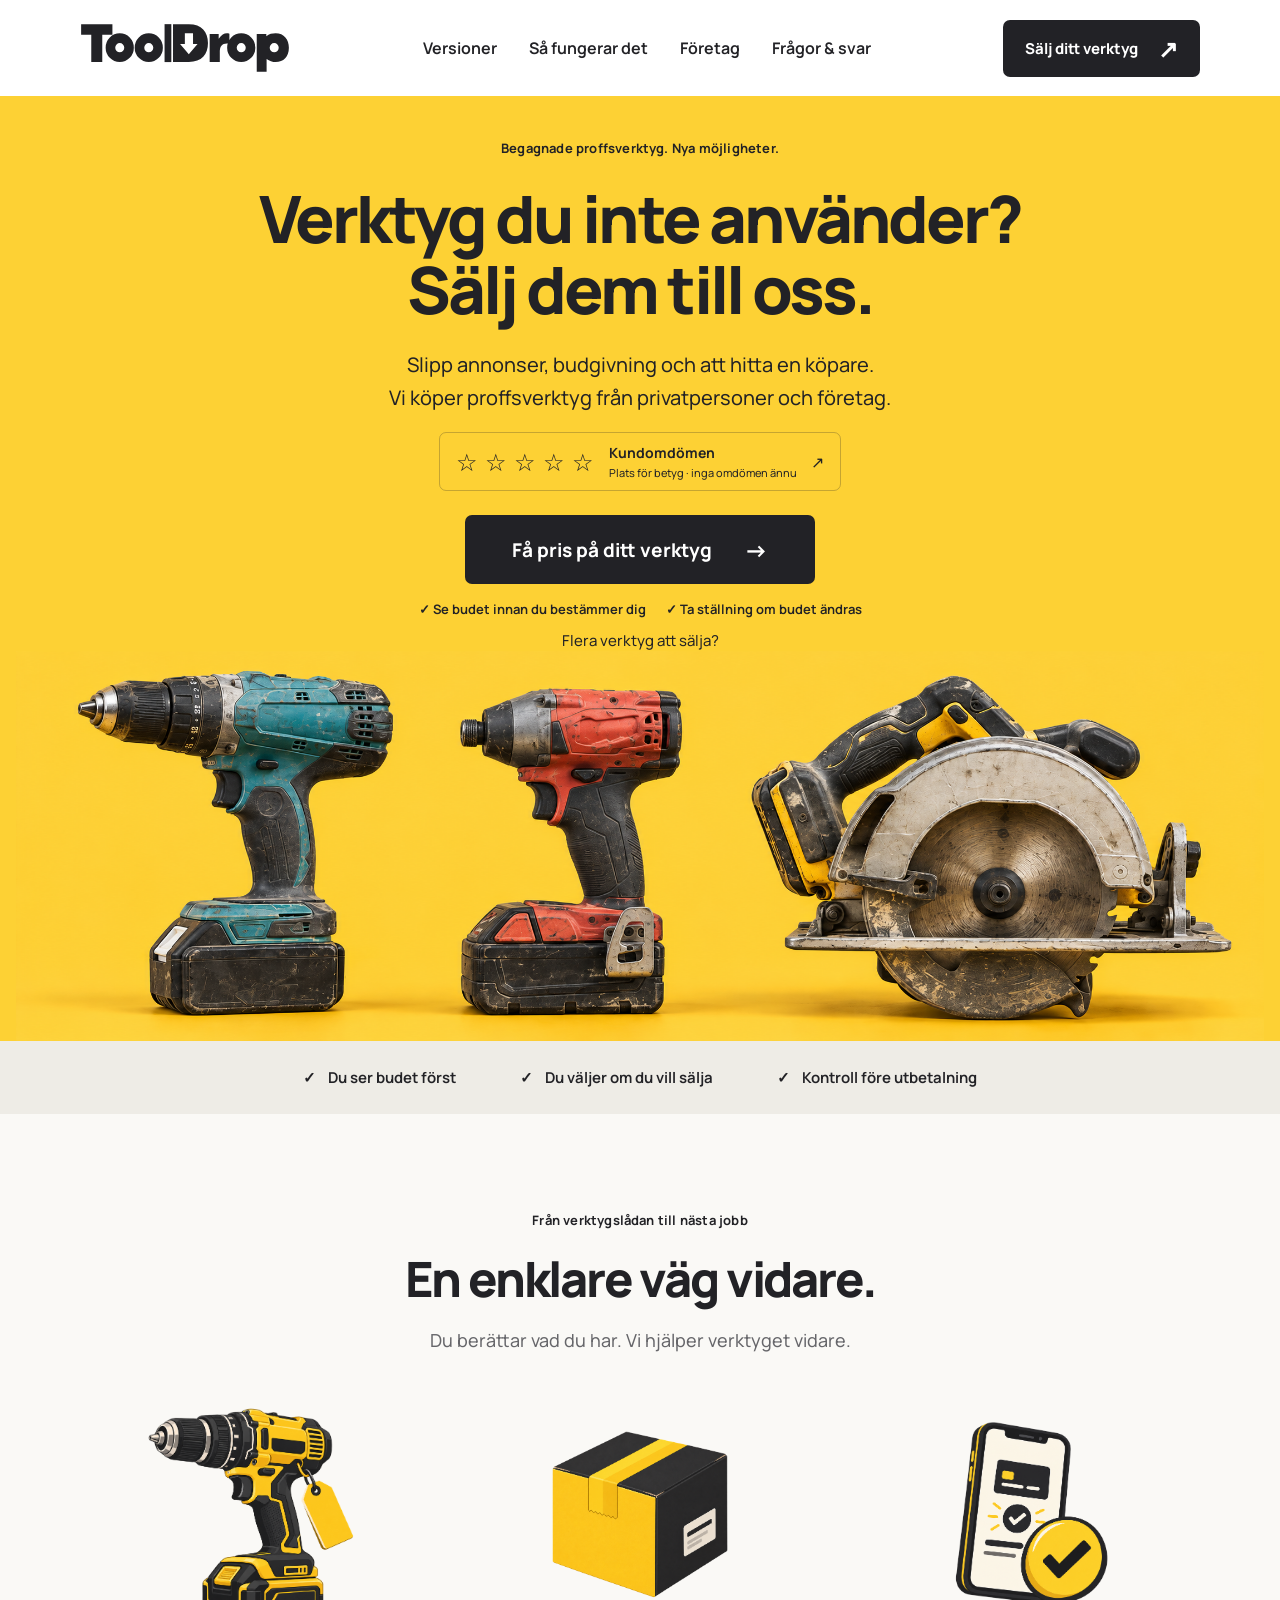
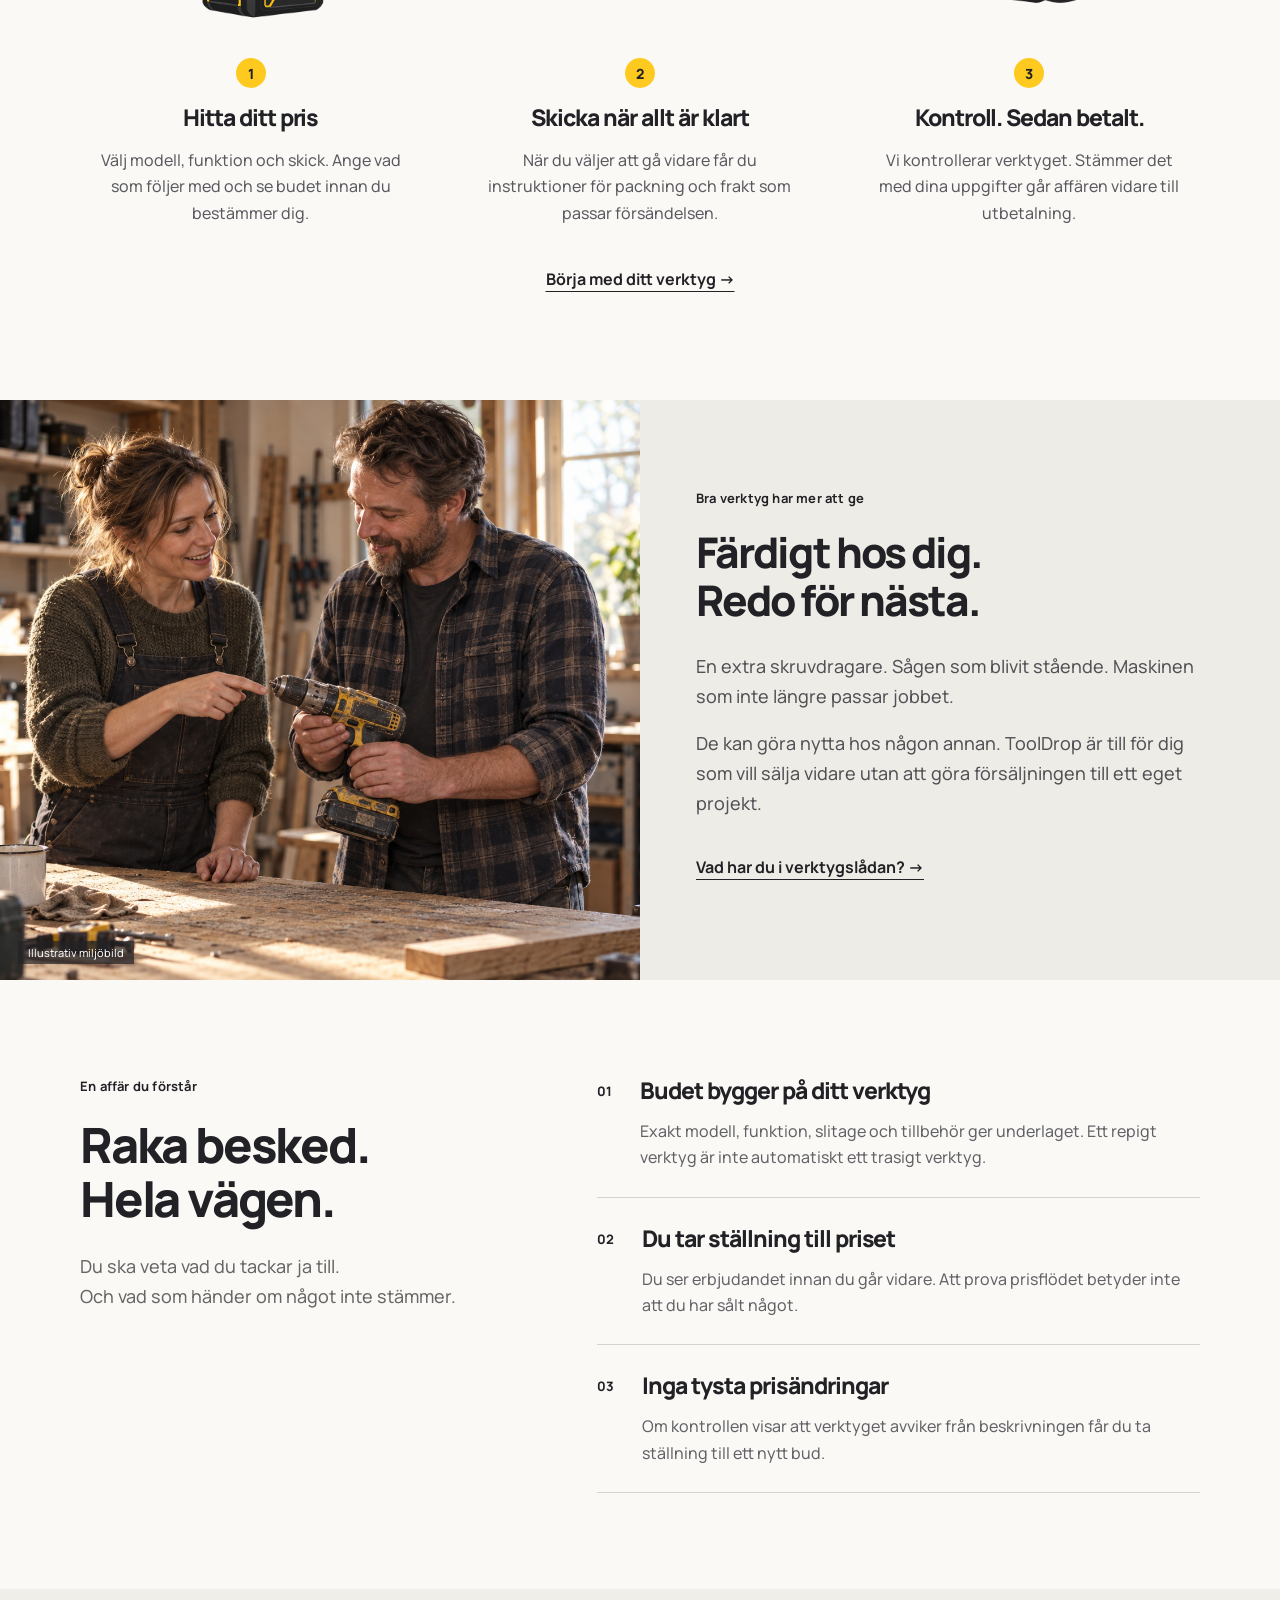
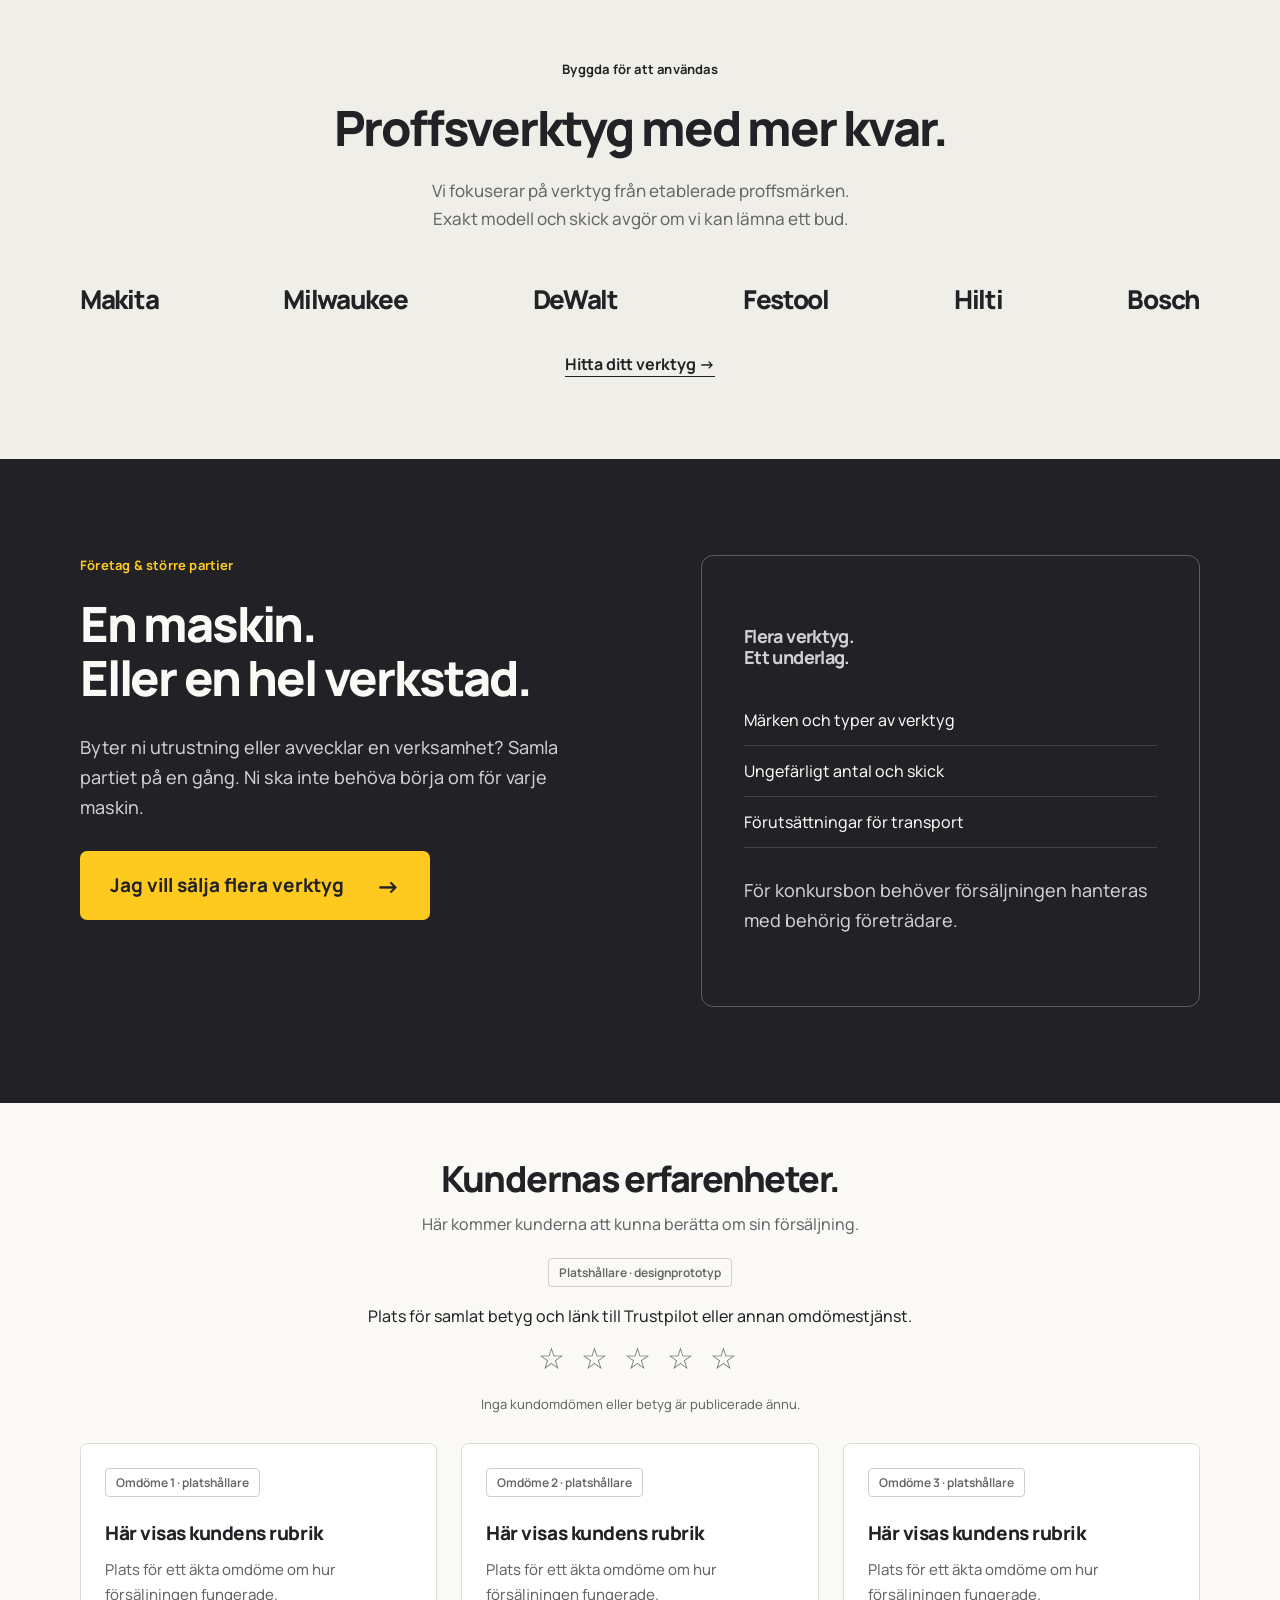
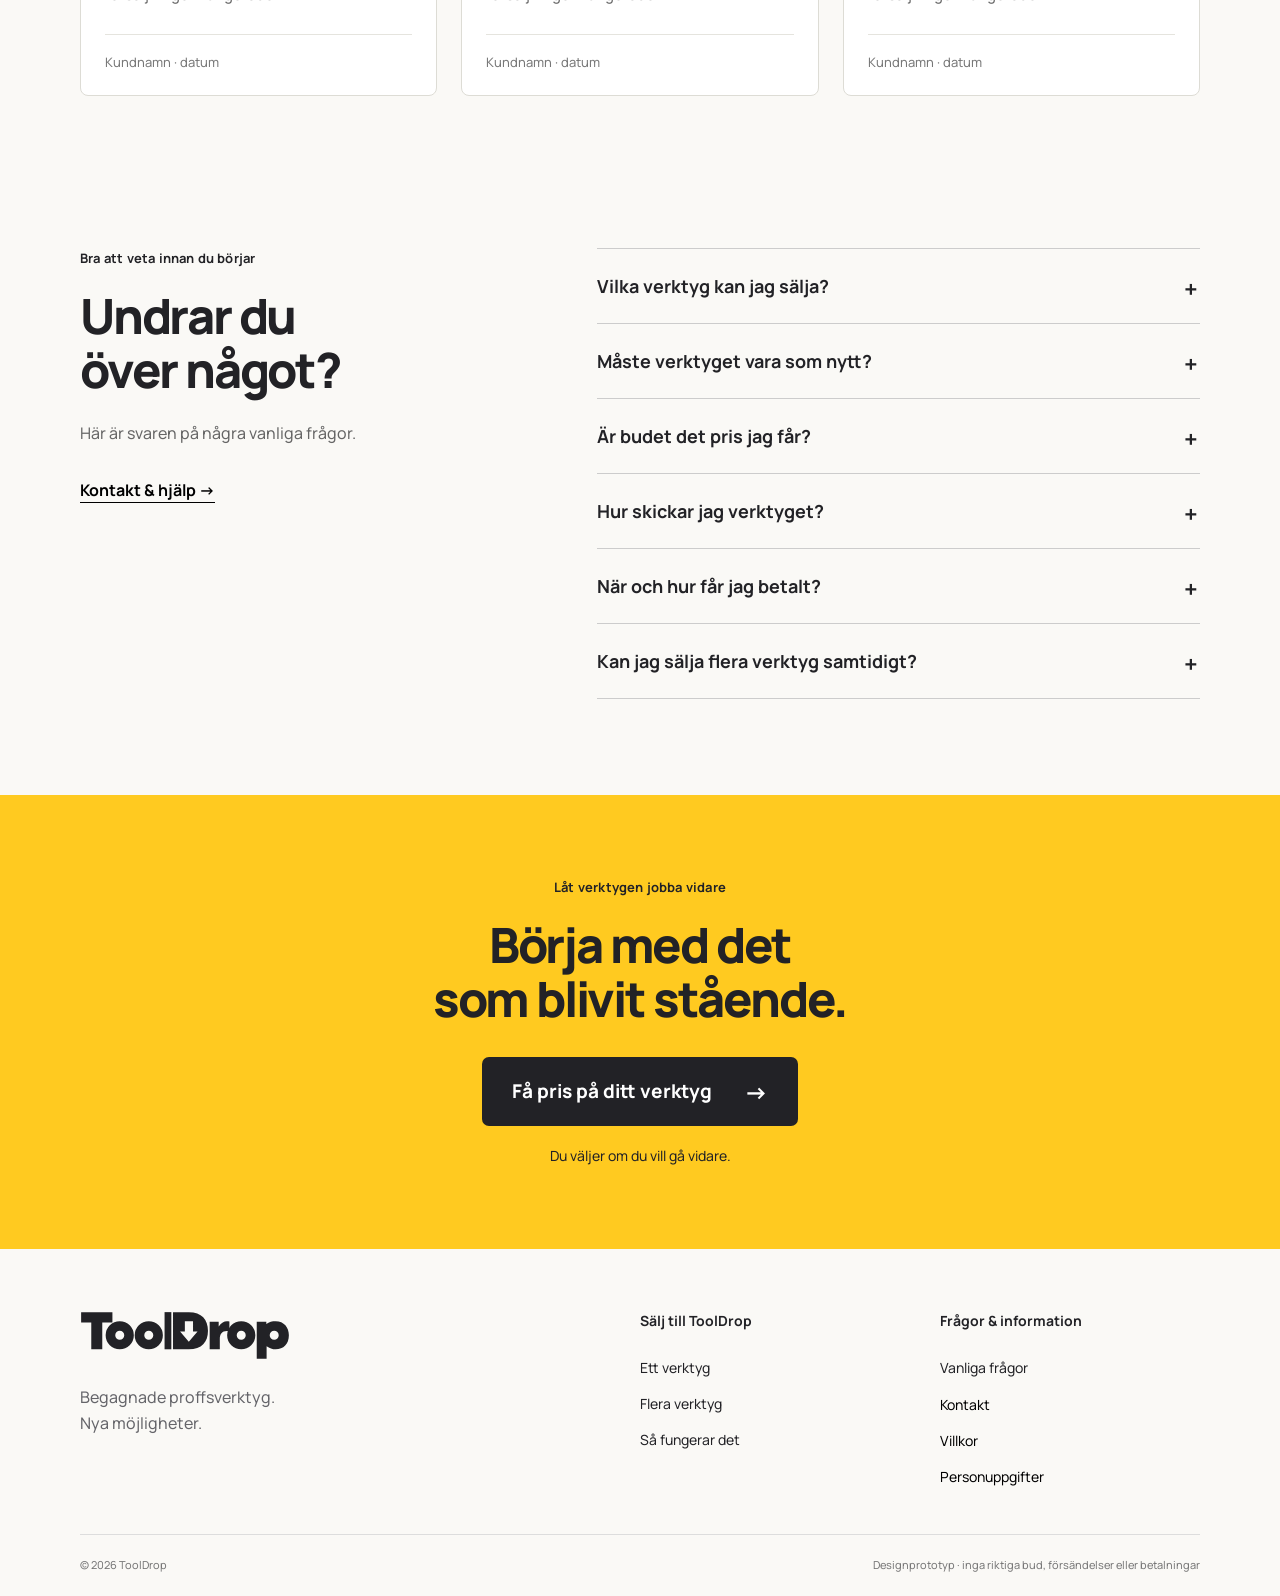
==== commit 9c520e21: "Integrate review preview and customer control into hero and offer" ====
--- a/index.html
+++ b/index.html
@@ -1,16 +1,17 @@
 <!doctype html>
-<html lang="sv"><head><meta charset="utf-8"><meta name="viewport" content="width=device-width,initial-scale=1"><meta name="robots" content="noindex,nofollow"><title>ToolDrop — sälj dina begagnade proffsverktyg</title><meta name="description" content="Verktyg du inte använder? Sälj dem till ToolDrop. Enklare försäljning av begagnade proffsverktyg för privatpersoner och företag."><link rel="stylesheet" href="home.css?v=trust-first"></head><body>
+<html lang="sv"><head><meta charset="utf-8"><meta name="viewport" content="width=device-width,initial-scale=1"><meta name="robots" content="noindex,nofollow"><title>ToolDrop — sälj dina begagnade proffsverktyg</title><meta name="description" content="Verktyg du inte använder? Sälj dem till ToolDrop. Enklare försäljning av begagnade proffsverktyg för privatpersoner och företag."><link rel="stylesheet" href="home.css?v=trust-integrated"></head><body>
 <a class="skip" href="#main">Hoppa till innehållet</a>
 <header><a class="brand" href="./" aria-label="ToolDrop startsida"><img src="assets/logo.svg" alt="ToolDrop" width="214" height="50"></a><nav aria-label="Huvudmeny"><a href="versions.html">Versioner</a><a href="#sa-funkar-det">Så fungerar det</a><a href="#foretag">Företag</a><a href="#fragor">Frågor & svar</a></nav><a class="btn small dark" href="flow.html">Sälj ditt verktyg <span aria-hidden="true">↗</span></a></header>
-<main id="main"><section class="hero"><div class="hero-copy"><p class="eyebrow">Begagnade proffsverktyg. Nya möjligheter.</p><h1>Verktyg du inte använder?<br>Sälj dem till oss.</h1><p class="lead">Slipp annonser, budgivning och att hitta en köpare.<br>Vi köper proffsverktyg från privatpersoner och företag.</p><a class="btn dark hero-cta" href="flow.html">Få pris på ditt verktyg <span aria-hidden="true">→</span></a><p class="hero-reassurance">Du ser budet först. Du väljer om du vill sälja.</p><a class="bulk-link" href="#foretag">Flera verktyg att sälja?</a></div><img class="hero-tools" src="assets/hero-tools.png" alt="Begagnad Makita-skruvdragare, Milwaukee-slagskruvdragare och DeWalt-cirkelsåg" width="2243" height="701" fetchpriority="high"></section>
+<main id="main"><section class="hero"><div class="hero-copy"><p class="eyebrow">Begagnade proffsverktyg. Nya möjligheter.</p><h1>Verktyg du inte använder?<br>Sälj dem till oss.</h1><p class="lead">Slipp annonser, budgivning och att hitta en köpare.<br>Vi köper proffsverktyg från privatpersoner och företag.</p><a class="hero-reviews" href="#omdomen"><span class="rating-empty" aria-hidden="true">☆ ☆ ☆ ☆ ☆</span><span><strong>Kundomdömen</strong><small>Plats för betyg · inga omdömen ännu</small></span><span aria-hidden="true">↗</span></a><a class="btn dark hero-cta" href="flow.html">Få pris på ditt verktyg <span aria-hidden="true">→</span></a><div class="hero-reassurance"><span>✓ Se budet innan du bestämmer dig</span><span>✓ Ta ställning om budet ändras</span></div><a class="bulk-link" href="#foretag">Flera verktyg att sälja?</a></div><img class="hero-tools" src="assets/hero-tools.png" alt="Begagnad Makita-skruvdragare, Milwaukee-slagskruvdragare och DeWalt-cirkelsåg" width="2243" height="701" fetchpriority="high"></section>
 <div class="promise-strip"><span>Du ser budet först</span><span>Du väljer om du vill sälja</span><span>Kontroll före utbetalning</span></div>
-<section class="reviews section" id="omdomen"><div class="section-heading"><p class="eyebrow">Kundernas erfarenheter</p><h2>Kundernas erfarenheter.</h2><p>Här kommer kunderna att kunna berätta om sin försäljning.</p></div><div class="review-placeholder"><span class="review-label">Platshållare · designprototyp</span><p>Plats för samlat betyg och länk till Trustpilot eller annan omdömestjänst.</p><span class="empty-stars" aria-hidden="true">☆ ☆ ☆ ☆ ☆</span><p class="review-note">Inga kundomdömen eller betyg är publicerade ännu.</p></div><div class="review-grid"><article><span class="review-label">Omdöme 1 · platshållare</span><h3>Här visas kundens rubrik</h3><p>Plats för ett äkta omdöme om hur försäljningen fungerade.</p><div class="review-person">Kundnamn · datum</div></article><article><span class="review-label">Omdöme 2 · platshållare</span><h3>Här visas kundens rubrik</h3><p>Plats för ett äkta omdöme om hur försäljningen fungerade.</p><div class="review-person">Kundnamn · datum</div></article><article><span class="review-label">Omdöme 3 · platshållare</span><h3>Här visas kundens rubrik</h3><p>Plats för ett äkta omdöme om hur försäljningen fungerade.</p><div class="review-person">Kundnamn · datum</div></article></div></section>
+
 <section class="how section" id="sa-funkar-det"><div class="section-heading"><p class="eyebrow">Från verktygslådan till nästa jobb</p><h2>En enklare väg vidare.</h2><p>Du berättar vad du har. Vi hjälper verktyget vidare.</p></div><ol class="steps"><li><img class="step-art" src="assets/process-premium-1.png" alt="" width="300" height="250" loading="lazy"><span class="number">1</span><h3>Hitta ditt pris</h3><p>Välj modell, funktion och skick. Ange vad som följer med och se budet innan du bestämmer dig.</p></li><li><img class="step-art" src="assets/process-premium-2.png" alt="" width="300" height="250" loading="lazy"><span class="number">2</span><h3>Skicka när allt är klart</h3><p>När du väljer att gå vidare får du instruktioner för packning och frakt som passar försändelsen.</p></li><li><img class="step-art" src="assets/process-premium-3.png" alt="" width="300" height="250" loading="lazy"><span class="number">3</span><h3>Kontroll. Sedan betalt.</h3><p>Vi kontrollerar verktyget. Stämmer det med dina uppgifter går affären vidare till utbetalning.</p></li></ol><a class="text-link" href="flow.html">Börja med ditt verktyg →</a></section>
 <section class="human"><div class="human-photo"><img src="assets/relationship.png" alt="Illustration av två personer som tittar på ett verktyg tillsammans i en verkstad" width="1536" height="1024" loading="lazy"><span>Illustrativ miljöbild</span></div><div class="human-copy"><p class="eyebrow">Bra verktyg har mer att ge</p><h2>Färdigt hos dig.<br>Redo för nästa.</h2><p>En extra skruvdragare. Sågen som blivit stående. Maskinen som inte längre passar jobbet.</p><p>De kan göra nytta hos någon annan. ToolDrop är till för dig som vill sälja vidare utan att göra försäljningen till ett eget projekt.</p><a class="text-link" href="flow.html">Vad har du i verktygslådan? →</a></div></section>
 <section class="trust section" id="trygghet"><div><p class="eyebrow">En affär du förstår</p><h2>Raka besked.<br>Hela vägen.</h2><p class="intro">Du ska veta vad du tackar ja till.<br>Och vad som händer om något inte stämmer.</p></div><div class="trust-points"><article><span aria-hidden="true">01</span><div><h3>Budet bygger på ditt verktyg</h3><p>Exakt modell, funktion, slitage och tillbehör ger underlaget. Ett repigt verktyg är inte automatiskt ett trasigt verktyg.</p></div></article><article><span aria-hidden="true">02</span><div><h3>Du tar ställning till priset</h3><p>Du ser erbjudandet innan du går vidare. Att prova prisflödet betyder inte att du har sålt något.</p></div></article><article><span aria-hidden="true">03</span><div><h3>Inga tysta prisändringar</h3><p>Om kontrollen visar att verktyget avviker från beskrivningen får du ta ställning till ett nytt bud.</p></div></article></div></section>
 <section class="brands section"><p class="eyebrow">Byggda för att användas</p><h2>Proffsverktyg med mer kvar.</h2><p>Vi fokuserar på verktyg från etablerade proffsmärken.<br>Exakt modell och skick avgör om vi kan lämna ett bud.</p><div class="brand-list" aria-label="Exempel på proffsmärken"><span>Makita</span><span>Milwaukee</span><span>DeWalt</span><span>Festool</span><span>Hilti</span><span>Bosch</span></div><a class="text-link" href="flow.html">Hitta ditt verktyg →</a></section>
 <section class="business section" id="foretag"><div><p class="eyebrow">Företag & större partier</p><h2>En maskin.<br>Eller en hel verkstad.</h2><p>Byter ni utrustning eller avvecklar en verksamhet? Samla partiet på en gång. Ni ska inte behöva börja om för varje maskin.</p><button class="btn yellow" data-dialog="business">Jag vill sälja flera verktyg <span aria-hidden="true">→</span></button></div><div class="business-note"><p class="big-number">Flera verktyg.<br>Ett underlag.</p><ul><li>Märken och typer av verktyg</li><li>Ungefärligt antal och skick</li><li>Förutsättningar för transport</li></ul><p class="fine">För konkursbon behöver försäljningen hanteras med behörig företrädare.</p></div></section>
 
+<section class="reviews section" id="omdomen"><div class="section-heading"><p class="eyebrow">Kundernas erfarenheter</p><h2>Kundernas erfarenheter.</h2><p>Här kommer kunderna att kunna berätta om sin försäljning.</p></div><div class="review-placeholder"><span class="review-label">Platshållare · designprototyp</span><p>Plats för samlat betyg och länk till Trustpilot eller annan omdömestjänst.</p><span class="empty-stars" aria-hidden="true">☆ ☆ ☆ ☆ ☆</span><p class="review-note">Inga kundomdömen eller betyg är publicerade ännu.</p></div><div class="review-grid"><article><span class="review-label">Omdöme 1 · platshållare</span><h3>Här visas kundens rubrik</h3><p>Plats för ett äkta omdöme om hur försäljningen fungerade.</p><div class="review-person">Kundnamn · datum</div></article><article><span class="review-label">Omdöme 2 · platshållare</span><h3>Här visas kundens rubrik</h3><p>Plats för ett äkta omdöme om hur försäljningen fungerade.</p><div class="review-person">Kundnamn · datum</div></article><article><span class="review-label">Omdöme 3 · platshållare</span><h3>Här visas kundens rubrik</h3><p>Plats för ett äkta omdöme om hur försäljningen fungerade.</p><div class="review-person">Kundnamn · datum</div></article></div></section>
 <section class="faq section" id="fragor"><div><p class="eyebrow">Bra att veta innan du börjar</p><h2>Undrar du<br>över något?</h2><p>Här är svaren på några vanliga frågor.</p><button class="text-link" data-dialog="contact">Kontakt & hjälp →</button></div><div class="questions"><details><summary>Vilka verktyg kan jag sälja?</summary><p>Vi fokuserar på begagnade proffsverktyg. Märke, exakt modell, funktion och skick avgör om vi kan köpa. Prototypen innehåller tre exempelmodeller att testa med.</p></details><details><summary>Måste verktyget vara som nytt?</summary><p>Nej. Slitage och funktion är olika saker. Ange hur verktyget fungerar och välj sedan den bild som bäst motsvarar nötningen på ytan. Trasiga eller otestade verktyg får i testflödet inget automatiskt bud.</p></details><details><summary>Är budet det pris jag får?</summary><p>Priset förutsätter att verktyget stämmer med din beskrivning. Om vår kontroll visar en avvikelse får du ta ställning till ett nytt bud innan affären går vidare. Alla belopp i den här prototypen är exempel, inte riktiga bud.</p></details><details><summary>Hur skickar jag verktyget?</summary><p>Vänta på instruktioner för just din försändelse. Batterityp, skick och vad som ska skickas påverkar packning och frakt. Prototypen skapar ingen fraktsedel.</p></details><details><summary>När och hur får jag betalt?</summary><p>Utbetalning är tänkt att ske efter godkänd kontroll. Planen är Swish till privatpersoner och banköverföring till företag. Tider och villkor behöver fastställas före lansering. Inga betalningar görs i prototypen.</p></details><details><summary>Kan jag sälja flera verktyg samtidigt?</summary><p>Ja, använd ingången för företag och större partier. Beskriv omfattningen som ett samlat underlag. I prototypen kan du testa ett kort formulär utan att skicka något.</p></details></div></section>
 <section class="closing"><p class="eyebrow">Låt verktygen jobba vidare</p><h2>Börja med det<br>som blivit stående.</h2><a class="btn dark" href="flow.html">Få pris på ditt verktyg <span aria-hidden="true">→</span></a><p>Du väljer om du vill gå vidare.</p></section></main>
 <footer><div class="footer-main"><div><img src="assets/logo.svg" width="214" height="50" alt="ToolDrop"><p>Begagnade proffsverktyg.<br>Nya möjligheter.</p></div><div><strong>Sälj till ToolDrop</strong><a href="flow.html">Ett verktyg</a><a href="#foretag">Flera verktyg</a><a href="#sa-funkar-det">Så fungerar det</a></div><div><strong>Frågor & information</strong><a href="#fragor">Vanliga frågor</a><button data-dialog="contact">Kontakt</button><button data-dialog="terms">Villkor</button><button data-dialog="privacy">Personuppgifter</button></div></div><div class="footer-bottom"><span>© 2026 ToolDrop</span><span>Designprototyp · inga riktiga bud, försändelser eller betalningar</span></div></footer>
--- a/home.css
+++ b/home.css
@@ -23,3 +23,5 @@
 .reviews{background:var(--paper)}.review-placeholder{text-align:center;margin:32px auto 28px;max-width:650px}.review-label{display:inline-block;font-size:12px;font-weight:650;color:#666;border:1px solid #cfcec8;border-radius:4px;padding:5px 10px}.review-placeholder>p{margin:16px 0 8px}.empty-stars{font-size:30px;color:#777;letter-spacing:5px}.review-note{font-size:13px;color:#666}.review-grid{display:grid;grid-template-columns:repeat(3,1fr);gap:24px}.review-grid article{background:white;border:1px solid #dddcd5;padding:28px;border-radius:8px}.review-grid h3{font-size:19px;letter-spacing:-.025em;margin:24px 0 12px}.review-grid p{font-size:15px;color:#666}.review-person{font-size:13px;color:#777;border-top:1px solid #e5e4de;padding-top:18px;margin-top:26px}
 
 .hero-reassurance{font-size:14px;font-weight:650;margin:16px auto 0}.hero .bulk-link{margin-top:12px}.reviews{padding-top:56px;padding-bottom:56px}.reviews .section-heading h2{font-size:36px}.reviews .section-heading .eyebrow{display:none}.reviews .section-heading>p:last-child{margin-top:12px;font-size:16px}.review-placeholder{margin-top:20px}.review-grid article{padding:24px}.promise-strip{font-size:15px;padding-block:26px}
+
+.hero-reviews{display:flex;align-items:center;justify-content:center;gap:14px;width:max-content;max-width:100%;margin:0 auto 24px;text-align:left;text-decoration:none;padding:10px 16px;border:1px solid #22222540;border-radius:7px}.hero-reviews strong{display:block;font-size:14px}.hero-reviews small{display:block;font-size:11px;margin-top:3px}.rating-empty{font-size:24px;letter-spacing:1px}.hero-reassurance{display:flex;justify-content:center;gap:20px;font-size:13px;margin-top:16px}.hero .lead{margin-bottom:18px}.hero-copy{padding-top:42px}
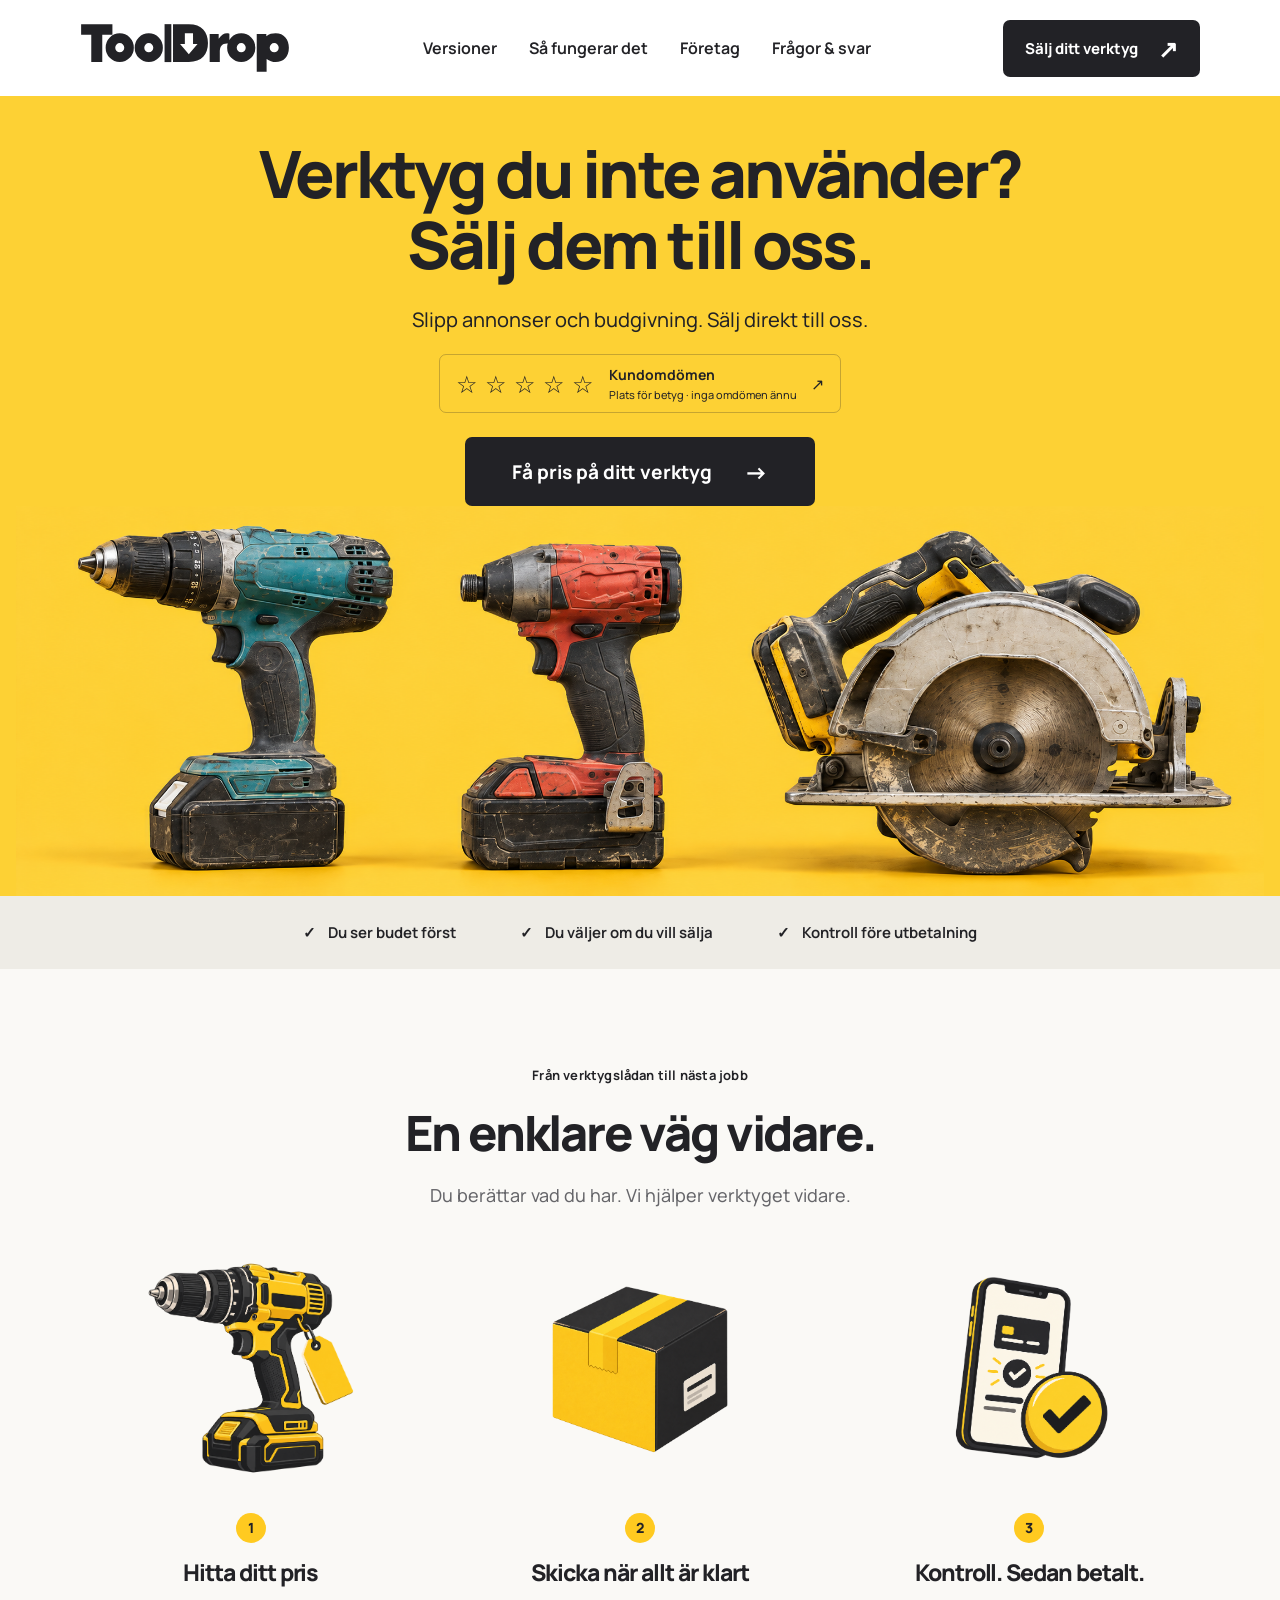
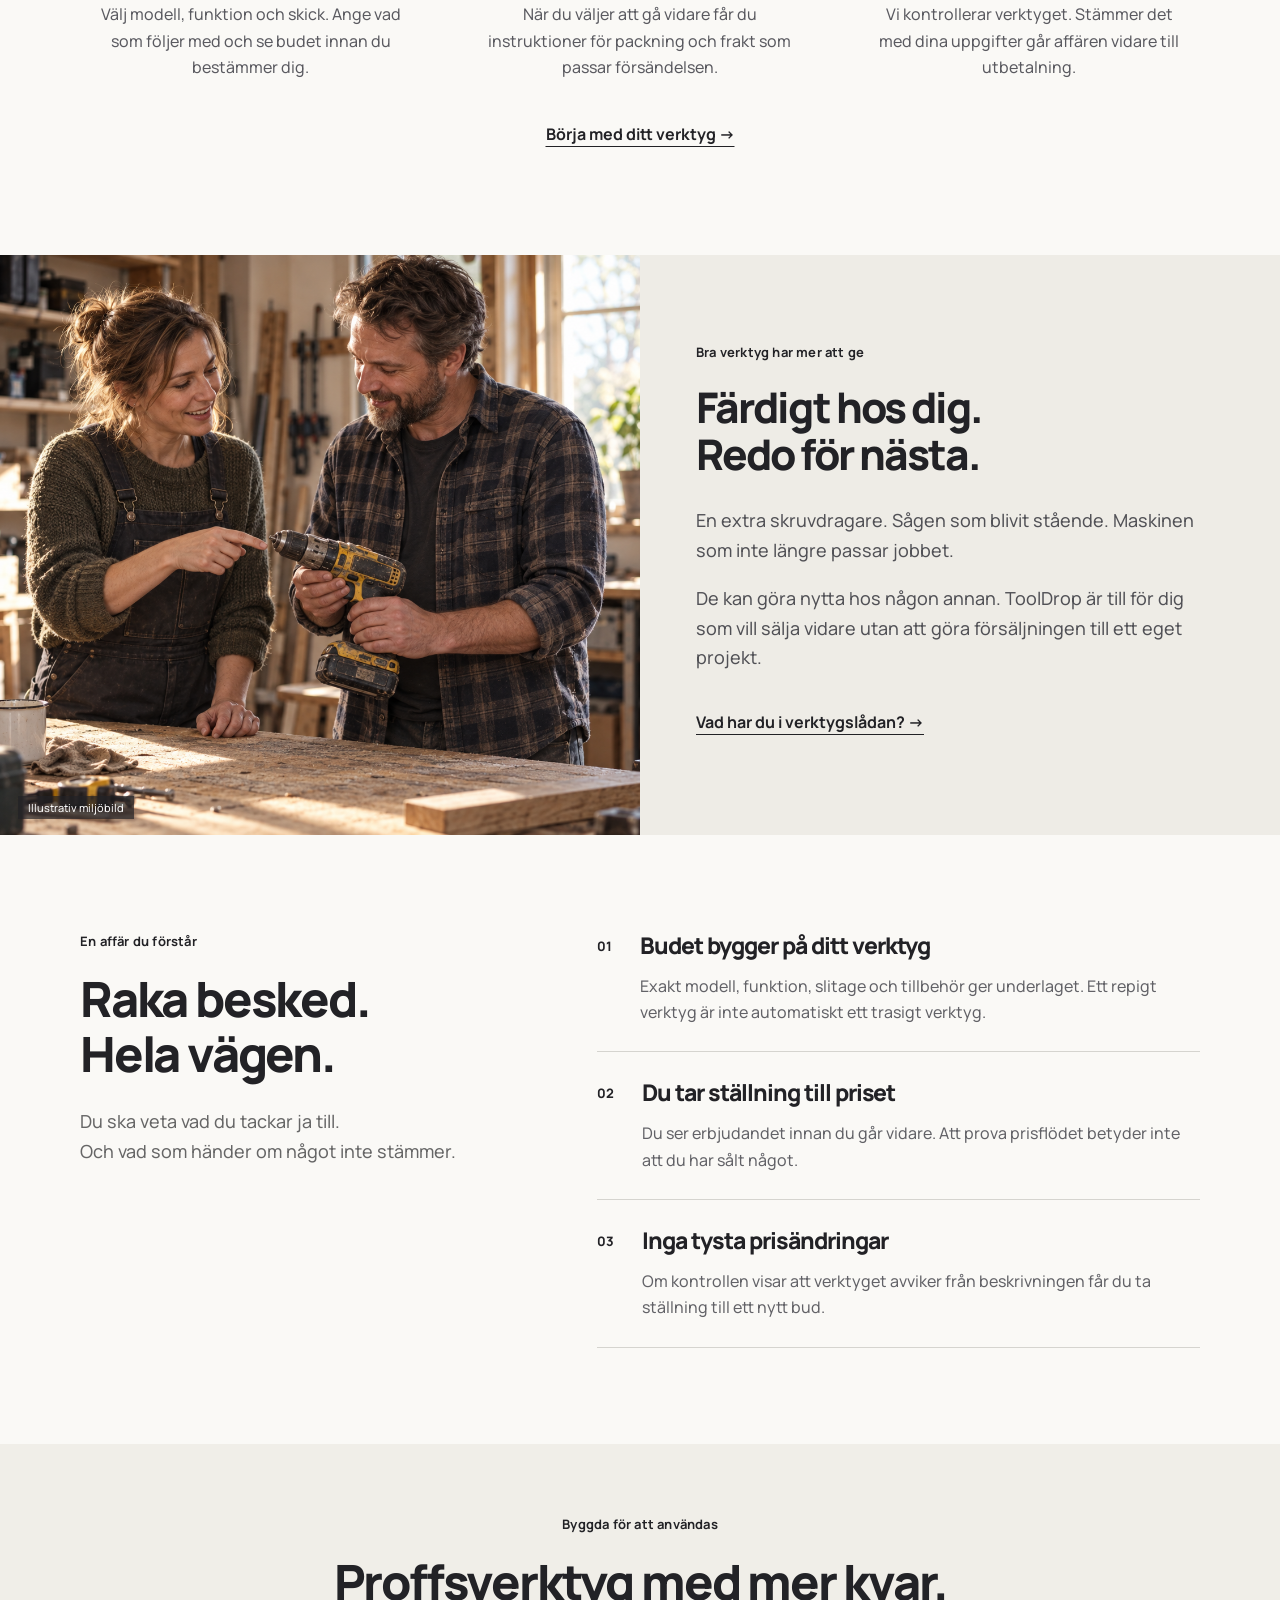
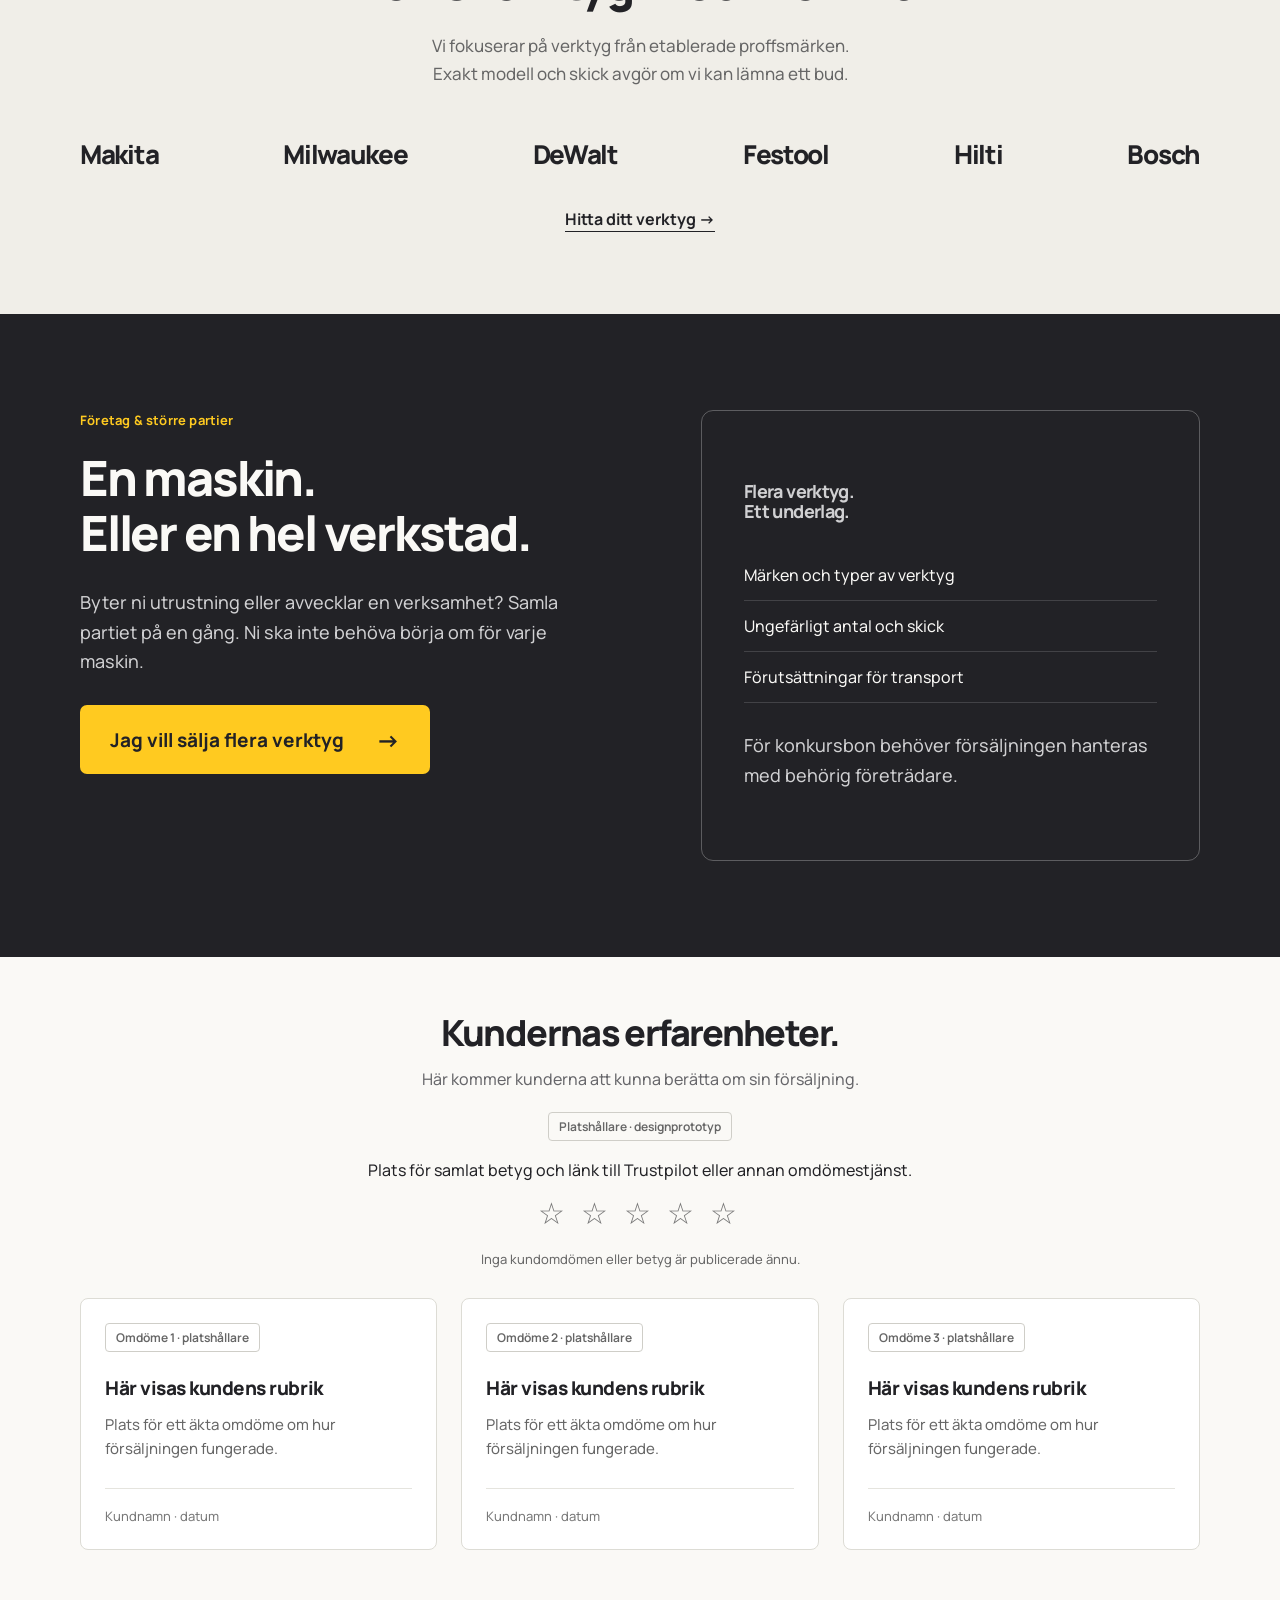
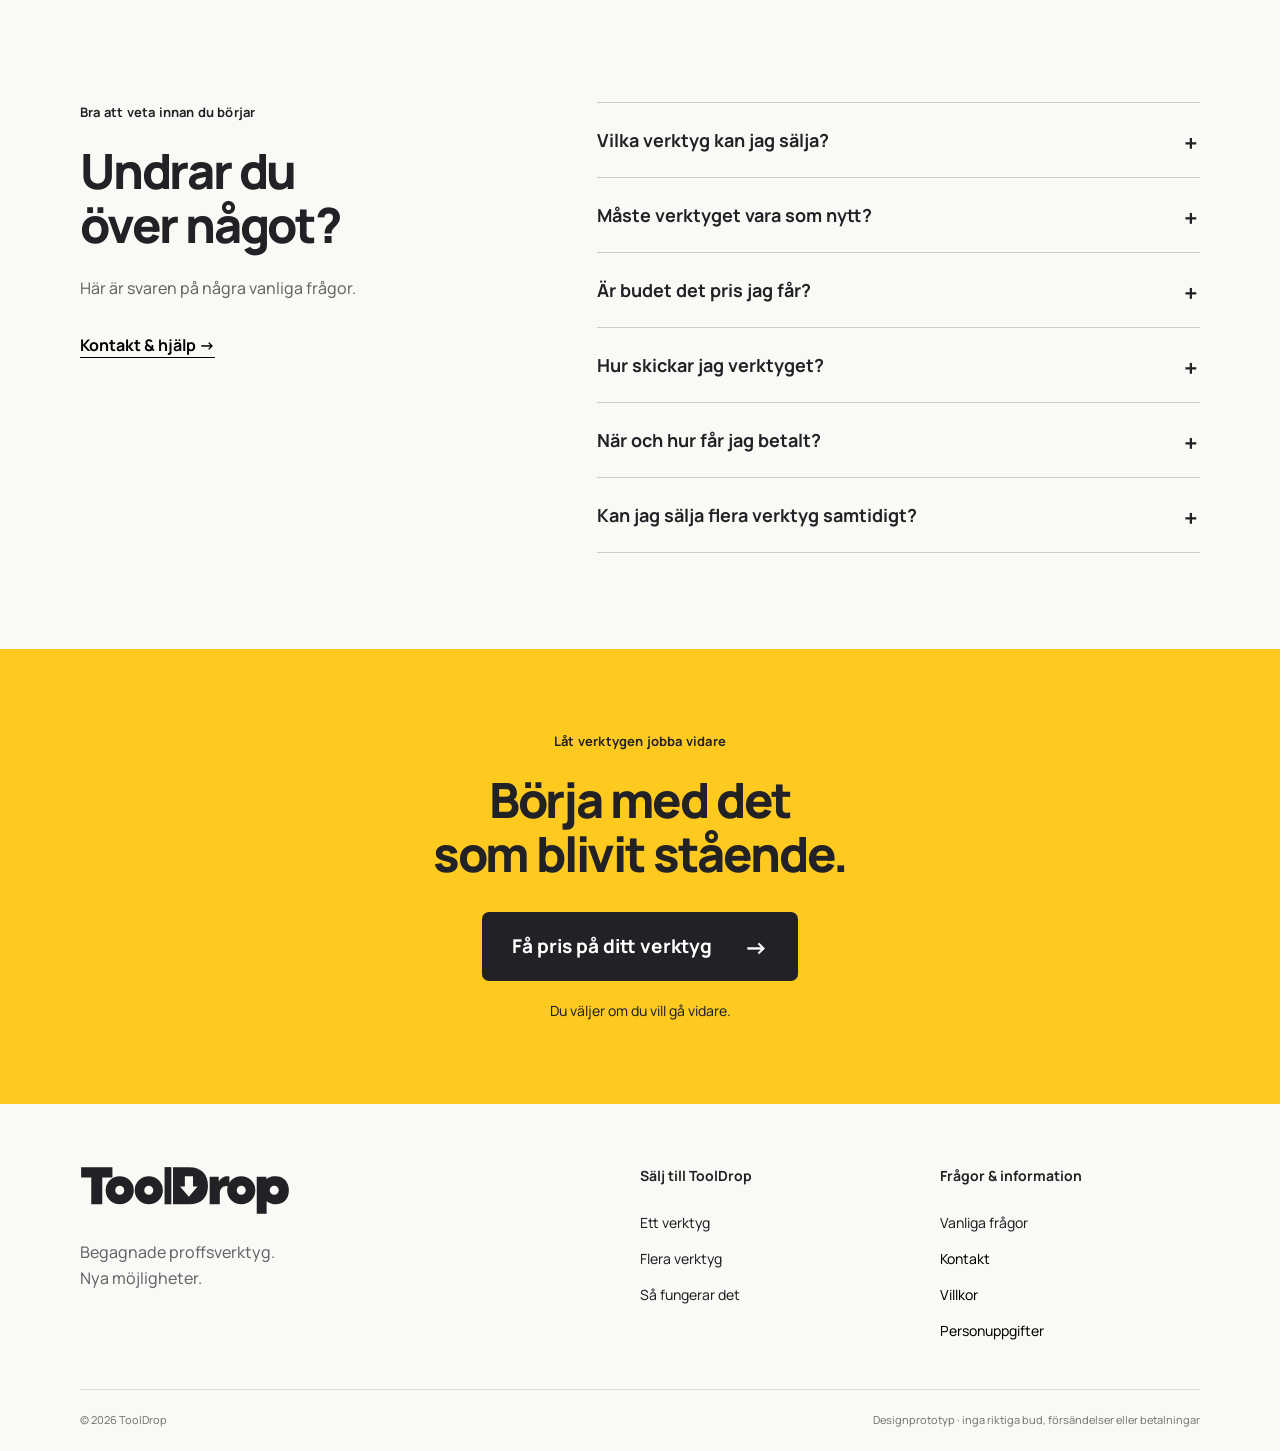
==== commit 609f2fea: "Simplify hero by removing eyebrow and secondary copy" ====
--- a/index.html
+++ b/index.html
@@ -2,7 +2,7 @@
 <html lang="sv"><head><meta charset="utf-8"><meta name="viewport" content="width=device-width,initial-scale=1"><meta name="robots" content="noindex,nofollow"><title>ToolDrop — sälj dina begagnade proffsverktyg</title><meta name="description" content="Verktyg du inte använder? Sälj dem till ToolDrop. Enklare försäljning av begagnade proffsverktyg för privatpersoner och företag."><link rel="stylesheet" href="home.css?v=trust-integrated"></head><body>
 <a class="skip" href="#main">Hoppa till innehållet</a>
 <header><a class="brand" href="./" aria-label="ToolDrop startsida"><img src="assets/logo.svg" alt="ToolDrop" width="214" height="50"></a><nav aria-label="Huvudmeny"><a href="versions.html">Versioner</a><a href="#sa-funkar-det">Så fungerar det</a><a href="#foretag">Företag</a><a href="#fragor">Frågor & svar</a></nav><a class="btn small dark" href="flow.html">Sälj ditt verktyg <span aria-hidden="true">↗</span></a></header>
-<main id="main"><section class="hero"><div class="hero-copy"><p class="eyebrow">Begagnade proffsverktyg. Nya möjligheter.</p><h1>Verktyg du inte använder?<br>Sälj dem till oss.</h1><p class="lead">Slipp annonser, budgivning och att hitta en köpare.<br>Vi köper proffsverktyg från privatpersoner och företag.</p><a class="hero-reviews" href="#omdomen"><span class="rating-empty" aria-hidden="true">☆ ☆ ☆ ☆ ☆</span><span><strong>Kundomdömen</strong><small>Plats för betyg · inga omdömen ännu</small></span><span aria-hidden="true">↗</span></a><a class="btn dark hero-cta" href="flow.html">Få pris på ditt verktyg <span aria-hidden="true">→</span></a><div class="hero-reassurance"><span>✓ Se budet innan du bestämmer dig</span><span>✓ Ta ställning om budet ändras</span></div><a class="bulk-link" href="#foretag">Flera verktyg att sälja?</a></div><img class="hero-tools" src="assets/hero-tools.png" alt="Begagnad Makita-skruvdragare, Milwaukee-slagskruvdragare och DeWalt-cirkelsåg" width="2243" height="701" fetchpriority="high"></section>
+<main id="main"><section class="hero"><div class="hero-copy"><h1>Verktyg du inte använder?<br>Sälj dem till oss.</h1><p class="lead">Slipp annonser och budgivning. Sälj direkt till oss.</p><a class="hero-reviews" href="#omdomen"><span class="rating-empty" aria-hidden="true">☆ ☆ ☆ ☆ ☆</span><span><strong>Kundomdömen</strong><small>Plats för betyg · inga omdömen ännu</small></span><span aria-hidden="true">↗</span></a><a class="btn dark hero-cta" href="flow.html">Få pris på ditt verktyg <span aria-hidden="true">→</span></a></div><img class="hero-tools" src="assets/hero-tools.png" alt="Begagnad Makita-skruvdragare, Milwaukee-slagskruvdragare och DeWalt-cirkelsåg" width="2243" height="701" fetchpriority="high"></section>
 <div class="promise-strip"><span>Du ser budet först</span><span>Du väljer om du vill sälja</span><span>Kontroll före utbetalning</span></div>
 
 <section class="how section" id="sa-funkar-det"><div class="section-heading"><p class="eyebrow">Från verktygslådan till nästa jobb</p><h2>En enklare väg vidare.</h2><p>Du berättar vad du har. Vi hjälper verktyget vidare.</p></div><ol class="steps"><li><img class="step-art" src="assets/process-premium-1.png" alt="" width="300" height="250" loading="lazy"><span class="number">1</span><h3>Hitta ditt pris</h3><p>Välj modell, funktion och skick. Ange vad som följer med och se budet innan du bestämmer dig.</p></li><li><img class="step-art" src="assets/process-premium-2.png" alt="" width="300" height="250" loading="lazy"><span class="number">2</span><h3>Skicka när allt är klart</h3><p>När du väljer att gå vidare får du instruktioner för packning och frakt som passar försändelsen.</p></li><li><img class="step-art" src="assets/process-premium-3.png" alt="" width="300" height="250" loading="lazy"><span class="number">3</span><h3>Kontroll. Sedan betalt.</h3><p>Vi kontrollerar verktyget. Stämmer det med dina uppgifter går affären vidare till utbetalning.</p></li></ol><a class="text-link" href="flow.html">Börja med ditt verktyg →</a></section>
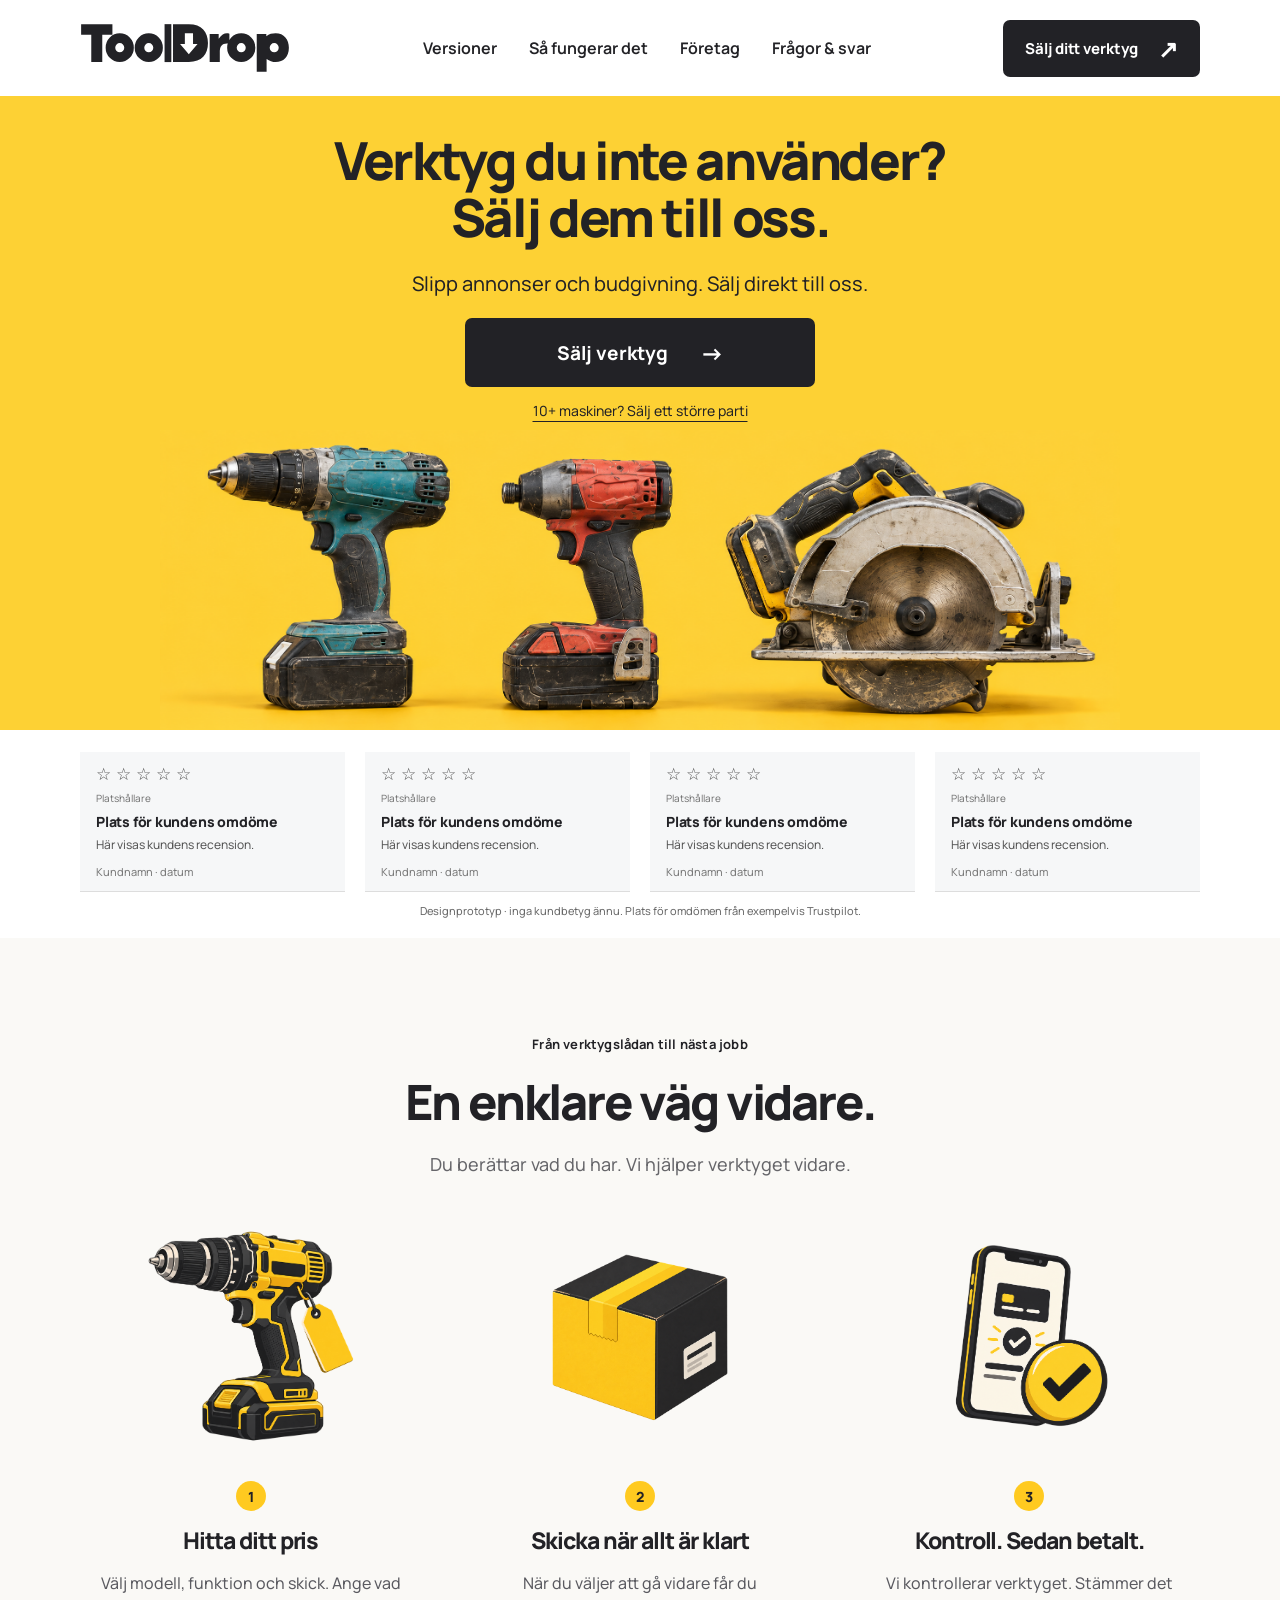
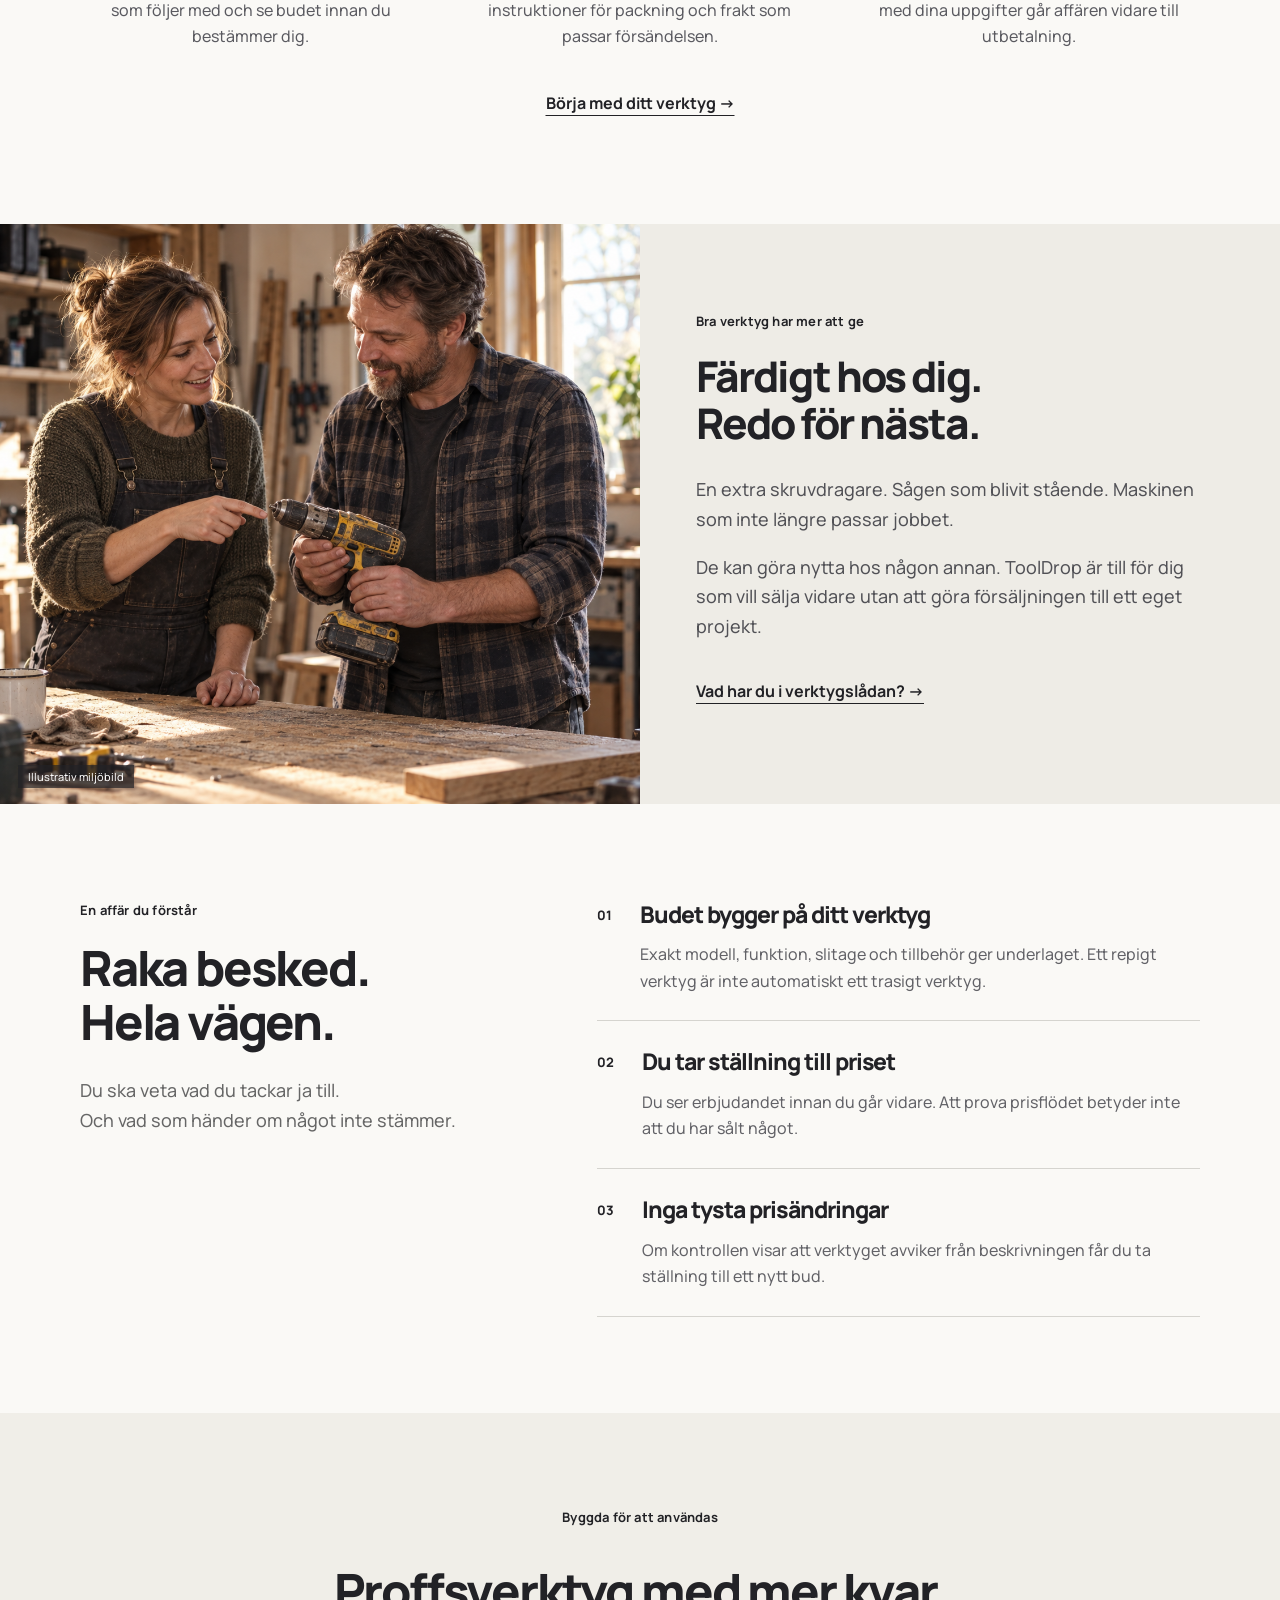
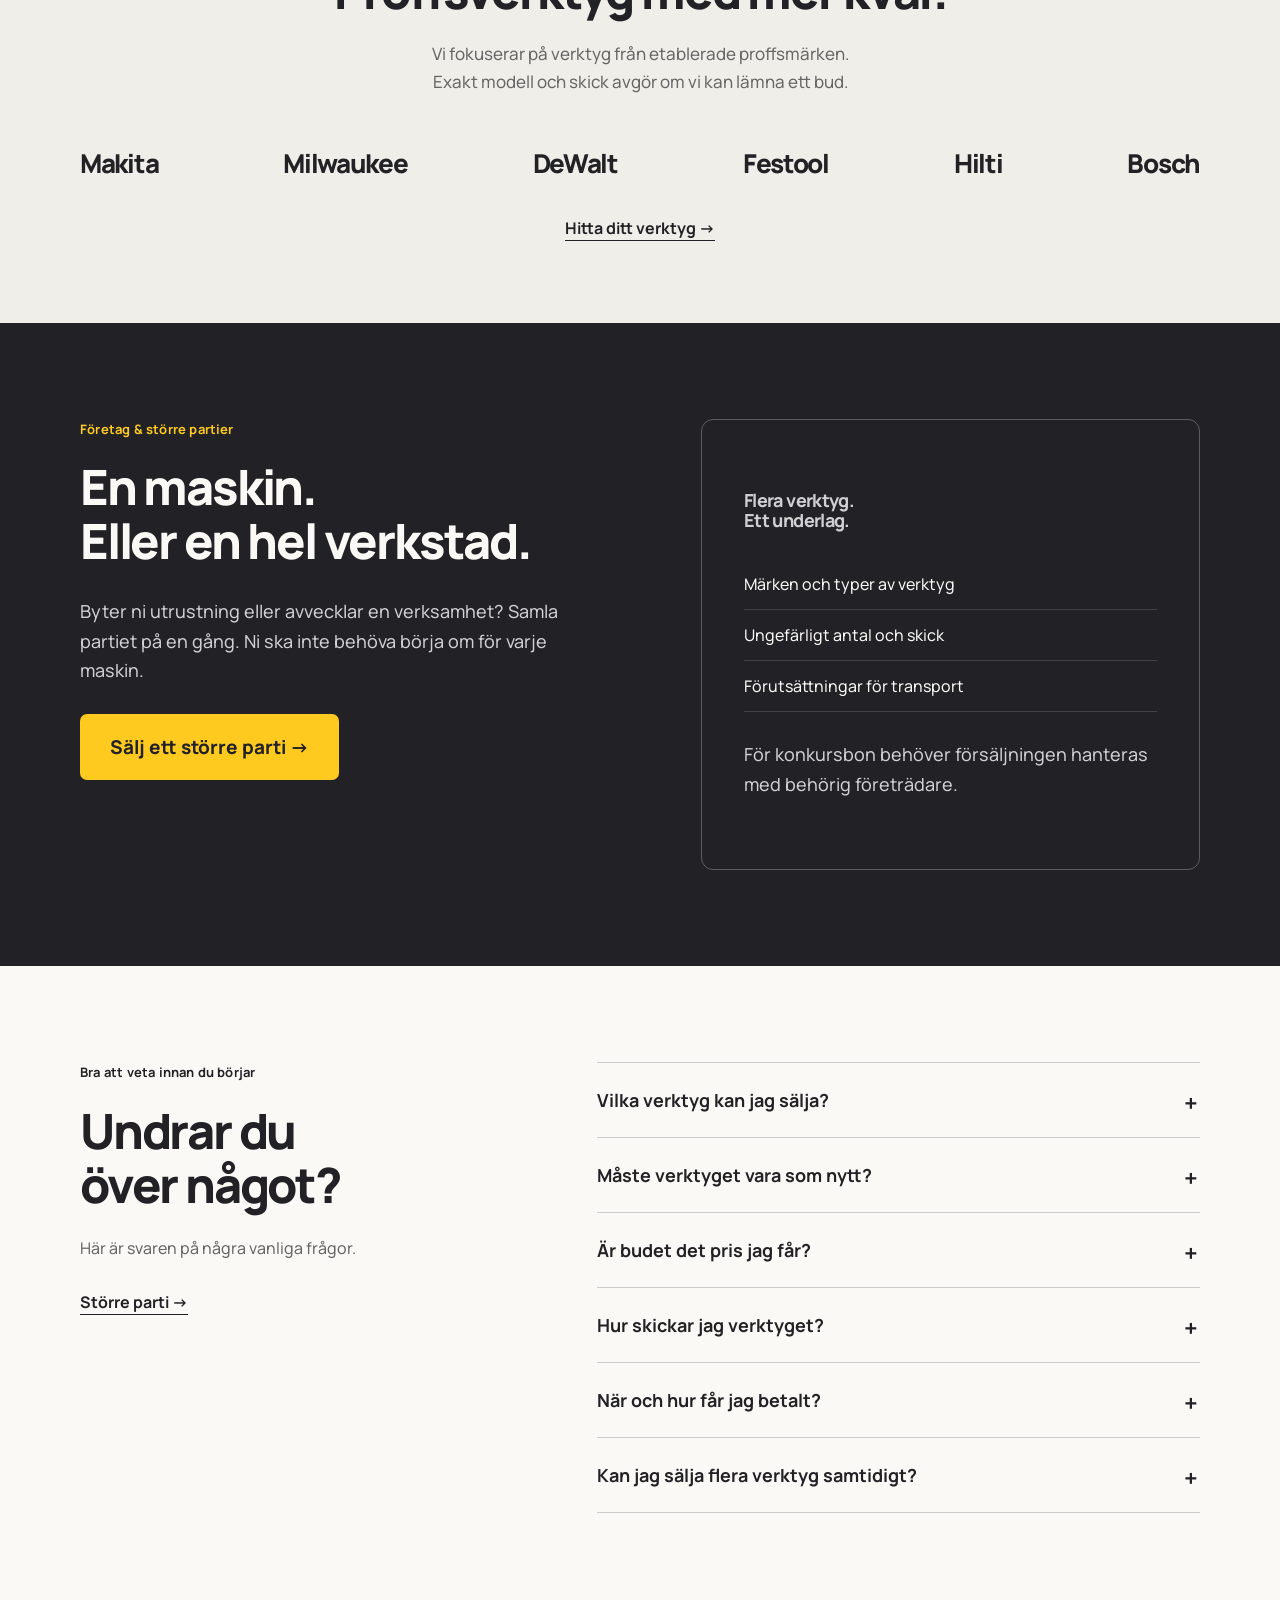
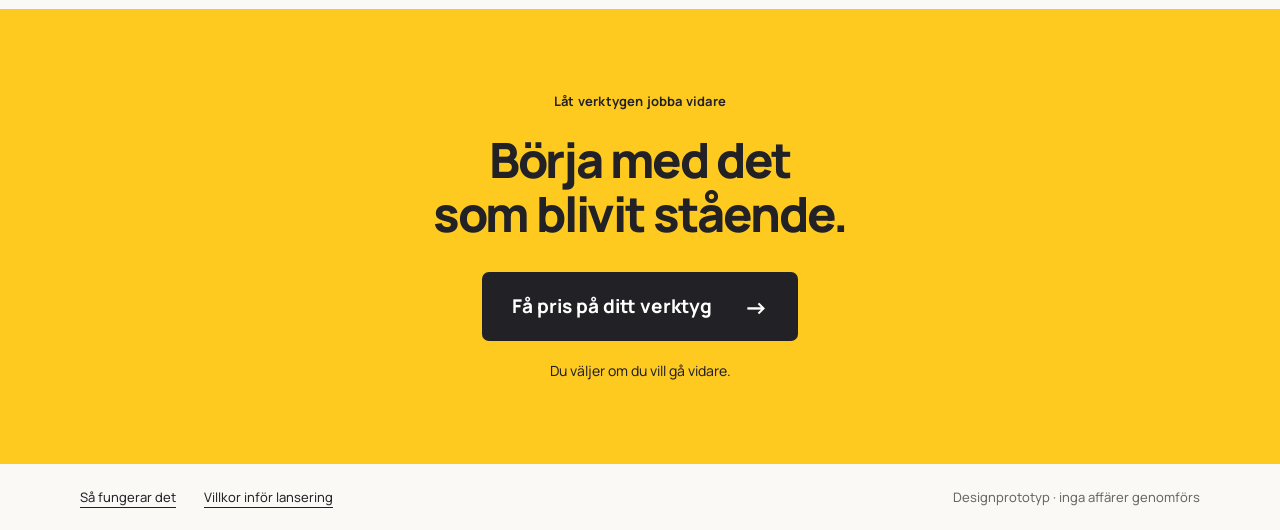
==== commit f717a4d5: "Publish V04 multi-tool flow and compact homepage reviews" ====
--- a/index.html
+++ b/index.html
@@ -1,18 +1,5 @@
 <!doctype html>
-<html lang="sv"><head><meta charset="utf-8"><meta name="viewport" content="width=device-width,initial-scale=1"><meta name="robots" content="noindex,nofollow"><title>ToolDrop — sälj dina begagnade proffsverktyg</title><meta name="description" content="Verktyg du inte använder? Sälj dem till ToolDrop. Enklare försäljning av begagnade proffsverktyg för privatpersoner och företag."><link rel="stylesheet" href="home.css?v=trust-integrated"></head><body>
+<html lang="sv"><head><meta charset="utf-8"><meta name="viewport" content="width=device-width,initial-scale=1"><meta name="robots" content="noindex,nofollow"><title>ToolDrop — sälj dina begagnade proffsverktyg</title><meta name="description" content="Verktyg du inte använder? Sälj dem till ToolDrop. Enklare försäljning av begagnade proffsverktyg för privatpersoner och företag."><link rel="stylesheet" href="home.css?v=short-cards-v04"></head><body>
 <a class="skip" href="#main">Hoppa till innehållet</a>
-<header><a class="brand" href="./" aria-label="ToolDrop startsida"><img src="assets/logo.svg" alt="ToolDrop" width="214" height="50"></a><nav aria-label="Huvudmeny"><a href="versions.html">Versioner</a><a href="#sa-funkar-det">Så fungerar det</a><a href="#foretag">Företag</a><a href="#fragor">Frågor & svar</a></nav><a class="btn small dark" href="flow.html">Sälj ditt verktyg <span aria-hidden="true">↗</span></a></header>
-<main id="main"><section class="hero"><div class="hero-copy"><h1>Verktyg du inte använder?<br>Sälj dem till oss.</h1><p class="lead">Slipp annonser och budgivning. Sälj direkt till oss.</p><a class="hero-reviews" href="#omdomen"><span class="rating-empty" aria-hidden="true">☆ ☆ ☆ ☆ ☆</span><span><strong>Kundomdömen</strong><small>Plats för betyg · inga omdömen ännu</small></span><span aria-hidden="true">↗</span></a><a class="btn dark hero-cta" href="flow.html">Få pris på ditt verktyg <span aria-hidden="true">→</span></a></div><img class="hero-tools" src="assets/hero-tools.png" alt="Begagnad Makita-skruvdragare, Milwaukee-slagskruvdragare och DeWalt-cirkelsåg" width="2243" height="701" fetchpriority="high"></section>
-<div class="promise-strip"><span>Du ser budet först</span><span>Du väljer om du vill sälja</span><span>Kontroll före utbetalning</span></div>
-
-<section class="how section" id="sa-funkar-det"><div class="section-heading"><p class="eyebrow">Från verktygslådan till nästa jobb</p><h2>En enklare väg vidare.</h2><p>Du berättar vad du har. Vi hjälper verktyget vidare.</p></div><ol class="steps"><li><img class="step-art" src="assets/process-premium-1.png" alt="" width="300" height="250" loading="lazy"><span class="number">1</span><h3>Hitta ditt pris</h3><p>Välj modell, funktion och skick. Ange vad som följer med och se budet innan du bestämmer dig.</p></li><li><img class="step-art" src="assets/process-premium-2.png" alt="" width="300" height="250" loading="lazy"><span class="number">2</span><h3>Skicka när allt är klart</h3><p>När du väljer att gå vidare får du instruktioner för packning och frakt som passar försändelsen.</p></li><li><img class="step-art" src="assets/process-premium-3.png" alt="" width="300" height="250" loading="lazy"><span class="number">3</span><h3>Kontroll. Sedan betalt.</h3><p>Vi kontrollerar verktyget. Stämmer det med dina uppgifter går affären vidare till utbetalning.</p></li></ol><a class="text-link" href="flow.html">Börja med ditt verktyg →</a></section>
-<section class="human"><div class="human-photo"><img src="assets/relationship.png" alt="Illustration av två personer som tittar på ett verktyg tillsammans i en verkstad" width="1536" height="1024" loading="lazy"><span>Illustrativ miljöbild</span></div><div class="human-copy"><p class="eyebrow">Bra verktyg har mer att ge</p><h2>Färdigt hos dig.<br>Redo för nästa.</h2><p>En extra skruvdragare. Sågen som blivit stående. Maskinen som inte längre passar jobbet.</p><p>De kan göra nytta hos någon annan. ToolDrop är till för dig som vill sälja vidare utan att göra försäljningen till ett eget projekt.</p><a class="text-link" href="flow.html">Vad har du i verktygslådan? →</a></div></section>
-<section class="trust section" id="trygghet"><div><p class="eyebrow">En affär du förstår</p><h2>Raka besked.<br>Hela vägen.</h2><p class="intro">Du ska veta vad du tackar ja till.<br>Och vad som händer om något inte stämmer.</p></div><div class="trust-points"><article><span aria-hidden="true">01</span><div><h3>Budet bygger på ditt verktyg</h3><p>Exakt modell, funktion, slitage och tillbehör ger underlaget. Ett repigt verktyg är inte automatiskt ett trasigt verktyg.</p></div></article><article><span aria-hidden="true">02</span><div><h3>Du tar ställning till priset</h3><p>Du ser erbjudandet innan du går vidare. Att prova prisflödet betyder inte att du har sålt något.</p></div></article><article><span aria-hidden="true">03</span><div><h3>Inga tysta prisändringar</h3><p>Om kontrollen visar att verktyget avviker från beskrivningen får du ta ställning till ett nytt bud.</p></div></article></div></section>
-<section class="brands section"><p class="eyebrow">Byggda för att användas</p><h2>Proffsverktyg med mer kvar.</h2><p>Vi fokuserar på verktyg från etablerade proffsmärken.<br>Exakt modell och skick avgör om vi kan lämna ett bud.</p><div class="brand-list" aria-label="Exempel på proffsmärken"><span>Makita</span><span>Milwaukee</span><span>DeWalt</span><span>Festool</span><span>Hilti</span><span>Bosch</span></div><a class="text-link" href="flow.html">Hitta ditt verktyg →</a></section>
-<section class="business section" id="foretag"><div><p class="eyebrow">Företag & större partier</p><h2>En maskin.<br>Eller en hel verkstad.</h2><p>Byter ni utrustning eller avvecklar en verksamhet? Samla partiet på en gång. Ni ska inte behöva börja om för varje maskin.</p><button class="btn yellow" data-dialog="business">Jag vill sälja flera verktyg <span aria-hidden="true">→</span></button></div><div class="business-note"><p class="big-number">Flera verktyg.<br>Ett underlag.</p><ul><li>Märken och typer av verktyg</li><li>Ungefärligt antal och skick</li><li>Förutsättningar för transport</li></ul><p class="fine">För konkursbon behöver försäljningen hanteras med behörig företrädare.</p></div></section>
-
-<section class="reviews section" id="omdomen"><div class="section-heading"><p class="eyebrow">Kundernas erfarenheter</p><h2>Kundernas erfarenheter.</h2><p>Här kommer kunderna att kunna berätta om sin försäljning.</p></div><div class="review-placeholder"><span class="review-label">Platshållare · designprototyp</span><p>Plats för samlat betyg och länk till Trustpilot eller annan omdömestjänst.</p><span class="empty-stars" aria-hidden="true">☆ ☆ ☆ ☆ ☆</span><p class="review-note">Inga kundomdömen eller betyg är publicerade ännu.</p></div><div class="review-grid"><article><span class="review-label">Omdöme 1 · platshållare</span><h3>Här visas kundens rubrik</h3><p>Plats för ett äkta omdöme om hur försäljningen fungerade.</p><div class="review-person">Kundnamn · datum</div></article><article><span class="review-label">Omdöme 2 · platshållare</span><h3>Här visas kundens rubrik</h3><p>Plats för ett äkta omdöme om hur försäljningen fungerade.</p><div class="review-person">Kundnamn · datum</div></article><article><span class="review-label">Omdöme 3 · platshållare</span><h3>Här visas kundens rubrik</h3><p>Plats för ett äkta omdöme om hur försäljningen fungerade.</p><div class="review-person">Kundnamn · datum</div></article></div></section>
-<section class="faq section" id="fragor"><div><p class="eyebrow">Bra att veta innan du börjar</p><h2>Undrar du<br>över något?</h2><p>Här är svaren på några vanliga frågor.</p><button class="text-link" data-dialog="contact">Kontakt & hjälp →</button></div><div class="questions"><details><summary>Vilka verktyg kan jag sälja?</summary><p>Vi fokuserar på begagnade proffsverktyg. Märke, exakt modell, funktion och skick avgör om vi kan köpa. Prototypen innehåller tre exempelmodeller att testa med.</p></details><details><summary>Måste verktyget vara som nytt?</summary><p>Nej. Slitage och funktion är olika saker. Ange hur verktyget fungerar och välj sedan den bild som bäst motsvarar nötningen på ytan. Trasiga eller otestade verktyg får i testflödet inget automatiskt bud.</p></details><details><summary>Är budet det pris jag får?</summary><p>Priset förutsätter att verktyget stämmer med din beskrivning. Om vår kontroll visar en avvikelse får du ta ställning till ett nytt bud innan affären går vidare. Alla belopp i den här prototypen är exempel, inte riktiga bud.</p></details><details><summary>Hur skickar jag verktyget?</summary><p>Vänta på instruktioner för just din försändelse. Batterityp, skick och vad som ska skickas påverkar packning och frakt. Prototypen skapar ingen fraktsedel.</p></details><details><summary>När och hur får jag betalt?</summary><p>Utbetalning är tänkt att ske efter godkänd kontroll. Planen är Swish till privatpersoner och banköverföring till företag. Tider och villkor behöver fastställas före lansering. Inga betalningar görs i prototypen.</p></details><details><summary>Kan jag sälja flera verktyg samtidigt?</summary><p>Ja, använd ingången för företag och större partier. Beskriv omfattningen som ett samlat underlag. I prototypen kan du testa ett kort formulär utan att skicka något.</p></details></div></section>
-<section class="closing"><p class="eyebrow">Låt verktygen jobba vidare</p><h2>Börja med det<br>som blivit stående.</h2><a class="btn dark" href="flow.html">Få pris på ditt verktyg <span aria-hidden="true">→</span></a><p>Du väljer om du vill gå vidare.</p></section></main>
-<footer><div class="footer-main"><div><img src="assets/logo.svg" width="214" height="50" alt="ToolDrop"><p>Begagnade proffsverktyg.<br>Nya möjligheter.</p></div><div><strong>Sälj till ToolDrop</strong><a href="flow.html">Ett verktyg</a><a href="#foretag">Flera verktyg</a><a href="#sa-funkar-det">Så fungerar det</a></div><div><strong>Frågor & information</strong><a href="#fragor">Vanliga frågor</a><button data-dialog="contact">Kontakt</button><button data-dialog="terms">Villkor</button><button data-dialog="privacy">Personuppgifter</button></div></div><div class="footer-bottom"><span>© 2026 ToolDrop</span><span>Designprototyp · inga riktiga bud, försändelser eller betalningar</span></div></footer>
-<dialog id="info" aria-labelledby="dialog-title"><button class="close" aria-label="Stäng">Stäng ✕</button><div id="dialog-content"></div></dialog><script src="home.js"></script></body></html>
+<header><a class="brand" href="./" aria-label="ToolDrop startsida"><img src="assets/logo.svg" alt="ToolDrop" width="214" height="50"></a><nav aria-label="Huvudmeny"><a href="versions.html">Versioner</a><a href="sa-fungerar-det.html">Så fungerar det</a><a href="bulk.html">Företag</a><a href="fragor.html">Frågor & svar</a></nav><a class="btn small dark" href="flow.html">Sälj ditt verktyg <span aria-hidden="true">↗</span></a></header>
+<main id="main"><section class="hero"><div class="hero-copy"><h1>Verktyg du inte använder?<br>Sälj dem till oss.</h1><p class="lead">Slipp annonser och budgivning. Sälj direkt till oss.</p><a class="btn dark hero-cta" href="flow.html">Sälj verktyg <span aria-hidden="true">→</span></a><a class="bulk-entry" href="bulk.html">10+ maskiner? Sälj ett större parti</a></div><img class="hero-tools" src="assets/hero-tools.png" alt="Begagnad Makita-skruvdragare, Milwaukee-slagskruvdragare och DeWalt-cirkelsåg" width="2243" height="701" fetchpriority="high"></section><section class="reviews compact-reviews" id="omdomen" aria-label="Kundrecensioner"><div class="review-track"><article><div class="review-stars" aria-label="Betyg saknas">☆ ☆ ☆ ☆ ☆</div><span class="review-demo">Platshållare</span><h3>Plats för kundens omdöme</h3><p>Här visas kundens recension.</p><div class="review-person">Kundnamn · datum</div></article><article><div class="review-stars" aria-label="Betyg saknas">☆ ☆ ☆ ☆ ☆</div><span class="review-demo">Platshållare</span><h3>Plats för kundens omdöme</h3><p>Här visas kundens recension.</p><div class="review-person">Kundnamn · datum</div></article><article><div class="review-stars" aria-label="Betyg saknas">☆ ☆ ☆ ☆ ☆</div><span class="review-demo">Platshållare</span><h3>Plats för kundens omdöme</h3><p>Här visas kundens recension.</p><div class="review-person">Kundnamn · datum</div></article><article><div class="review-stars" aria-label="Betyg saknas">☆ ☆ ☆ ☆ ☆</div><span class="review-demo">Platshållare</span><h3>Plats för kundens omdöme</h3><p>Här visas kundens recension.</p><div class="review-person">Kundnamn · datum</div></article></div><p class="review-summary">Designprototyp · inga kundbetyg ännu. Plats för omdömen från exempelvis Trustpilot.</p></section><section class="how section" id="sa-funkar-det"><div class="section-heading"><p class="eyebrow">Från verktygslådan till nästa jobb</p><h2>En enklare väg vidare.</h2><p>Du berättar vad du har. Vi hjälper verktyget vidare.</p></div><ol class="steps"><li><img class="step-art" src="assets/process-premium-1.png" alt="" width="300" height="250" loading="lazy"><span class="number">1</span><h3>Hitta ditt pris</h3><p>Välj modell, funktion och skick. Ange vad som följer med och se budet innan du bestämmer dig.</p></li><li><img class="step-art" src="assets/process-premium-2.png" alt="" width="300" height="250" loading="lazy"><span class="number">2</span><h3>Skicka när allt är klart</h3><p>När du väljer att gå vidare får du instruktioner för packning och frakt som passar försändelsen.</p></li><li><img class="step-art" src="assets/process-premium-3.png" alt="" width="300" height="250" loading="lazy"><span class="number">3</span><h3>Kontroll. Sedan betalt.</h3><p>Vi kontrollerar verktyget. Stämmer det med dina uppgifter går affären vidare till utbetalning.</p></li></ol><a class="text-link" href="flow.html">Börja med ditt verktyg →</a></section><section class="human"><div class="human-photo"><img src="assets/relationship.png" alt="Illustration av två personer som tittar på ett verktyg tillsammans i en verkstad" width="1536" height="1024" loading="lazy"><span>Illustrativ miljöbild</span></div><div class="human-copy"><p class="eyebrow">Bra verktyg har mer att ge</p><h2>Färdigt hos dig.<br>Redo för nästa.</h2><p>En extra skruvdragare. Sågen som blivit stående. Maskinen som inte längre passar jobbet.</p><p>De kan göra nytta hos någon annan. ToolDrop är till för dig som vill sälja vidare utan att göra försäljningen till ett eget projekt.</p><a class="text-link" href="flow.html">Vad har du i verktygslådan? →</a></div></section><section class="trust section" id="trygghet"><div><p class="eyebrow">En affär du förstår</p><h2>Raka besked.<br>Hela vägen.</h2><p class="intro">Du ska veta vad du tackar ja till.<br>Och vad som händer om något inte stämmer.</p></div><div class="trust-points"><article><span aria-hidden="true">01</span><div><h3>Budet bygger på ditt verktyg</h3><p>Exakt modell, funktion, slitage och tillbehör ger underlaget. Ett repigt verktyg är inte automatiskt ett trasigt verktyg.</p></div></article><article><span aria-hidden="true">02</span><div><h3>Du tar ställning till priset</h3><p>Du ser erbjudandet innan du går vidare. Att prova prisflödet betyder inte att du har sålt något.</p></div></article><article><span aria-hidden="true">03</span><div><h3>Inga tysta prisändringar</h3><p>Om kontrollen visar att verktyget avviker från beskrivningen får du ta ställning till ett nytt bud.</p></div></article></div></section><section class="brands section"><p class="eyebrow">Byggda för att användas</p><h2>Proffsverktyg med mer kvar.</h2><p>Vi fokuserar på verktyg från etablerade proffsmärken.<br>Exakt modell och skick avgör om vi kan lämna ett bud.</p><div class="brand-list" aria-label="Exempel på proffsmärken"><span>Makita</span><span>Milwaukee</span><span>DeWalt</span><span>Festool</span><span>Hilti</span><span>Bosch</span></div><a class="text-link" href="flow.html">Hitta ditt verktyg →</a></section><section class="business section" id="foretag"><div><p class="eyebrow">Företag & större partier</p><h2>En maskin.<br>Eller en hel verkstad.</h2><p>Byter ni utrustning eller avvecklar en verksamhet? Samla partiet på en gång. Ni ska inte behöva börja om för varje maskin.</p><a class="btn yellow" href="flow.html#bulk">Sälj ett större parti →</a></div><div class="business-note"><p class="big-number">Flera verktyg.<br>Ett underlag.</p><ul><li>Märken och typer av verktyg</li><li>Ungefärligt antal och skick</li><li>Förutsättningar för transport</li></ul><p class="fine">För konkursbon behöver försäljningen hanteras med behörig företrädare.</p></div></section><section class="faq section" id="fragor"><div><p class="eyebrow">Bra att veta innan du börjar</p><h2>Undrar du<br>över något?</h2><p>Här är svaren på några vanliga frågor.</p><a class="text-link" href="bulk.html">Större parti →</a></div><div class="questions"><details><summary>Vilka verktyg kan jag sälja?</summary><p>Vi fokuserar på begagnade proffsverktyg. Märke, exakt modell, funktion och skick avgör om vi kan köpa. Prototypen innehåller tre exempelmodeller att testa med.</p></details><details><summary>Måste verktyget vara som nytt?</summary><p>Nej. Slitage och funktion är olika saker. Ange hur verktyget fungerar och välj sedan den bild som bäst motsvarar nötningen på ytan. Trasiga eller otestade verktyg får i testflödet inget automatiskt bud.</p></details><details><summary>Är budet det pris jag får?</summary><p>Priset förutsätter att verktyget stämmer med din beskrivning. Om vår kontroll visar en avvikelse får du ta ställning till ett nytt bud innan affären går vidare. Alla belopp i den här prototypen är exempel, inte riktiga bud.</p></details><details><summary>Hur skickar jag verktyget?</summary><p>Vänta på instruktioner för just din försändelse. Batterityp, skick och vad som ska skickas påverkar packning och frakt. Prototypen skapar ingen fraktsedel.</p></details><details><summary>När och hur får jag betalt?</summary><p>Utbetalning är tänkt att ske efter godkänd kontroll. Planen är Swish till privatpersoner och banköverföring till företag. Tider och villkor behöver fastställas före lansering. Inga betalningar görs i prototypen.</p></details><details><summary>Kan jag sälja flera verktyg samtidigt?</summary><p>Ja. Lägg till fler verktyg i prisflödet för ett samlat ärende, eller välj bulkspåret för ett större parti.</p></details></div></section><section class="closing"><p class="eyebrow">Låt verktygen jobba vidare</p><h2>Börja med det<br>som blivit stående.</h2><a class="btn dark" href="flow.html">Få pris på ditt verktyg <span aria-hidden="true">→</span></a><p>Du väljer om du vill gå vidare.</p></section></main><footer class="compact-footer"><a href="sa-fungerar-det.html">Så fungerar det</a><a href="villkor.html">Villkor inför lansering</a><span>Designprototyp · inga affärer genomförs</span></footer></body></html>
--- a/home.css
+++ b/home.css
@@ -25,3 +25,10 @@
 .hero-reassurance{font-size:14px;font-weight:650;margin:16px auto 0}.hero .bulk-link{margin-top:12px}.reviews{padding-top:56px;padding-bottom:56px}.reviews .section-heading h2{font-size:36px}.reviews .section-heading .eyebrow{display:none}.reviews .section-heading>p:last-child{margin-top:12px;font-size:16px}.review-placeholder{margin-top:20px}.review-grid article{padding:24px}.promise-strip{font-size:15px;padding-block:26px}
 
 .hero-reviews{display:flex;align-items:center;justify-content:center;gap:14px;width:max-content;max-width:100%;margin:0 auto 24px;text-align:left;text-decoration:none;padding:10px 16px;border:1px solid #22222540;border-radius:7px}.hero-reviews strong{display:block;font-size:14px}.hero-reviews small{display:block;font-size:11px;margin-top:3px}.rating-empty{font-size:24px;letter-spacing:1px}.hero-reassurance{display:flex;justify-content:center;gap:20px;font-size:13px;margin-top:16px}.hero .lead{margin-bottom:18px}.hero-copy{padding-top:42px}
+
+.hero{min-height:calc(100svh - 96px);display:flex;flex-direction:column;justify-content:space-between}.hero h1{font-size:clamp(40px,4.1vw,62px)}.hero-copy{padding-top:40px}.hero-tools{max-height:32vh;width:100%}.bulk-entry{display:block;font-size:14px;margin:18px auto}.compact-footer{display:flex;gap:28px;align-items:center;padding-block:24px;font-size:13px}.compact-footer span{margin-left:auto;color:#666}.section>p{margin:24px 0}.section>h2{margin-top:36px}.section>.btn{margin-top:24px}.minor{font-size:13px;color:#666}
+
+/* Compact hero and review strip, local V04 iteration. */
+.hero{min-height:0;justify-content:flex-start;gap:0}.hero-copy{padding-top:36px}.hero .lead{margin:22px auto 18px}.hero-tools{width:100%;max-width:1120px;height:auto;max-height:300px;margin:10px auto 0;object-fit:contain}.hero .bulk-entry{margin:14px auto 0}.compact-reviews{padding:32px var(--page-gutter) 26px;background:white}.review-track{display:grid;grid-template-columns:repeat(4,minmax(0,1fr));gap:20px}.review-track article{background:#f6f7f8;padding:18px;border-bottom:1px solid #ddd;min-width:0;text-align:left}.review-stars{font-size:21px;letter-spacing:1px;color:#555}.review-demo{font-size:10px;color:#777}.review-track h3{font-size:15px;letter-spacing:-.015em;margin:10px 0 8px}.review-track p{font-size:13px;line-height:1.5;color:#555}.review-track .review-person{margin-top:22px;border:0;padding:0;font-size:12px}.review-summary{text-align:center;font-size:12px;color:#666;margin:16px 0 0}
+
+.compact-reviews{padding-block:22px 18px}.review-track article{padding:12px 16px}.review-stars{font-size:17px;line-height:1.2}.review-demo{font-size:10px}.review-track h3{font-size:14px;margin:6px 0}.review-track p{font-size:12px;line-height:1.4}.review-track .review-person{margin-top:10px;font-size:11px}.review-summary{margin-top:10px;font-size:11px}
